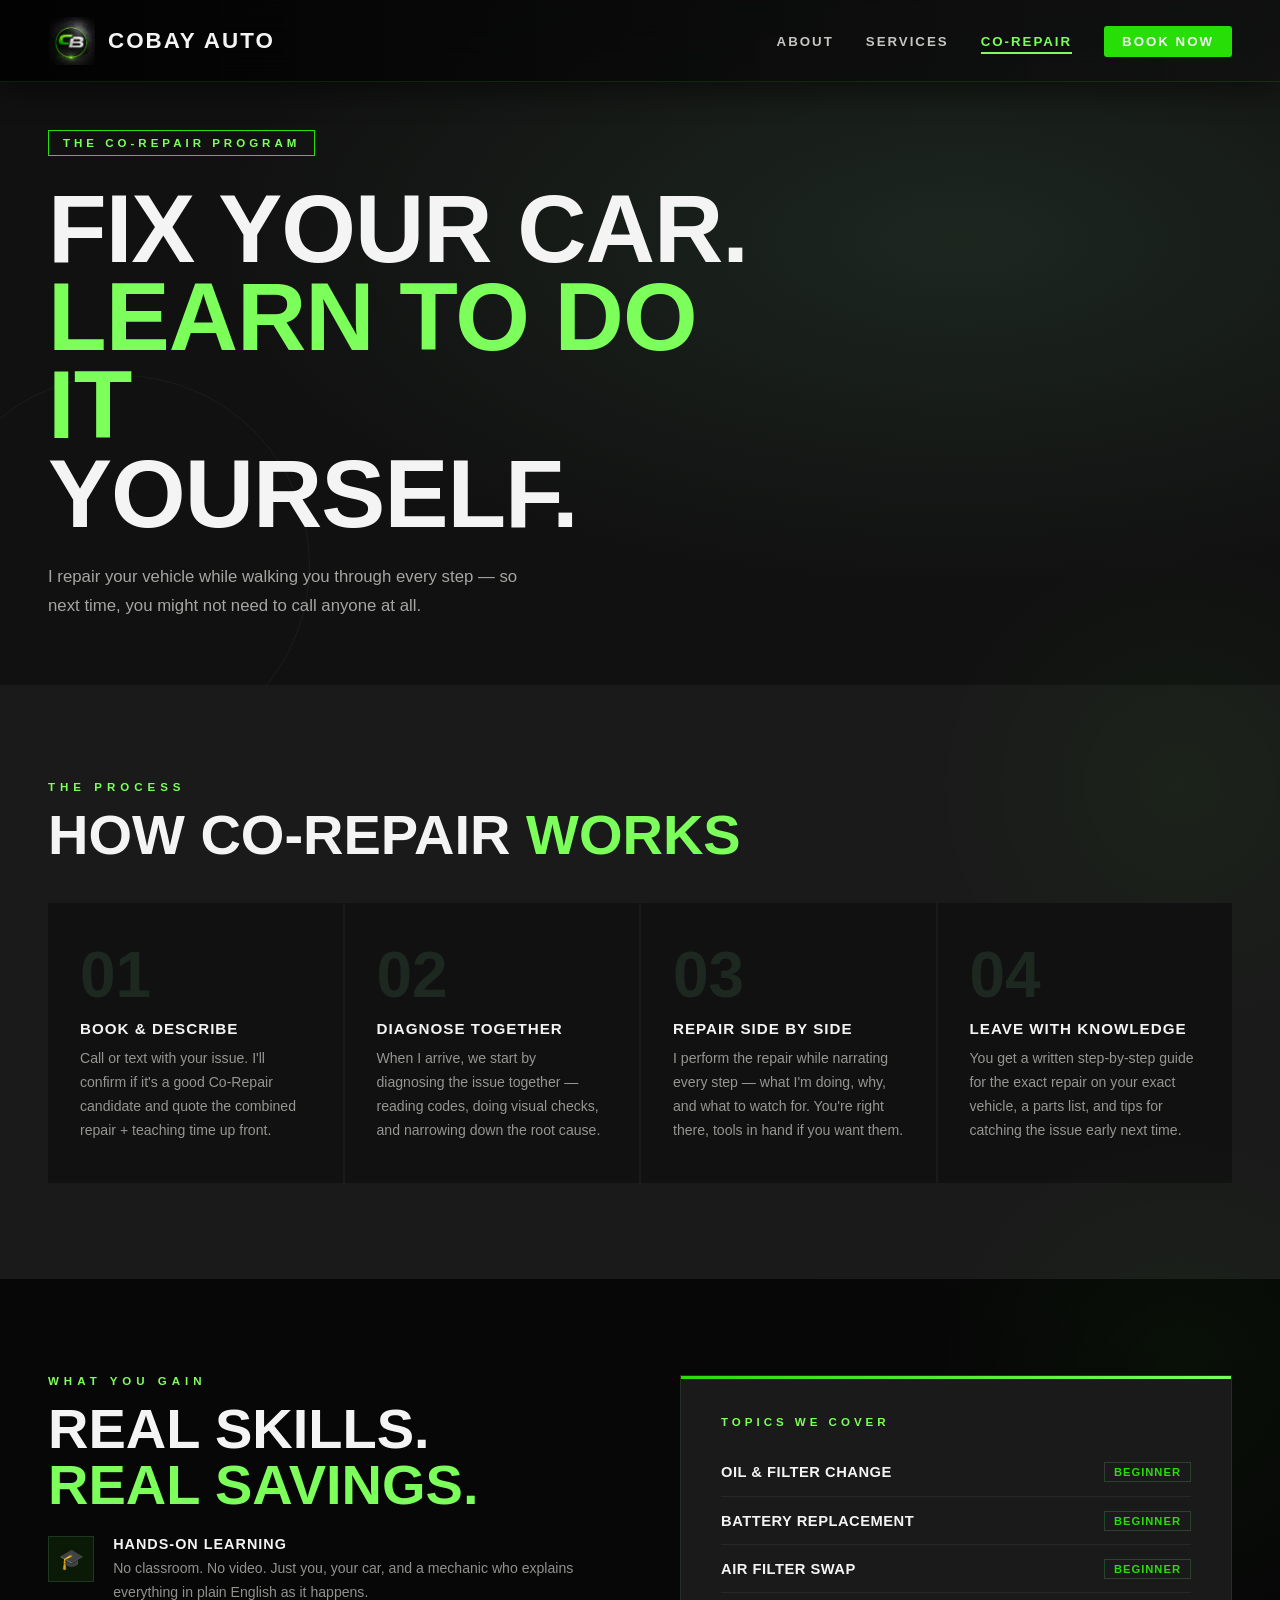
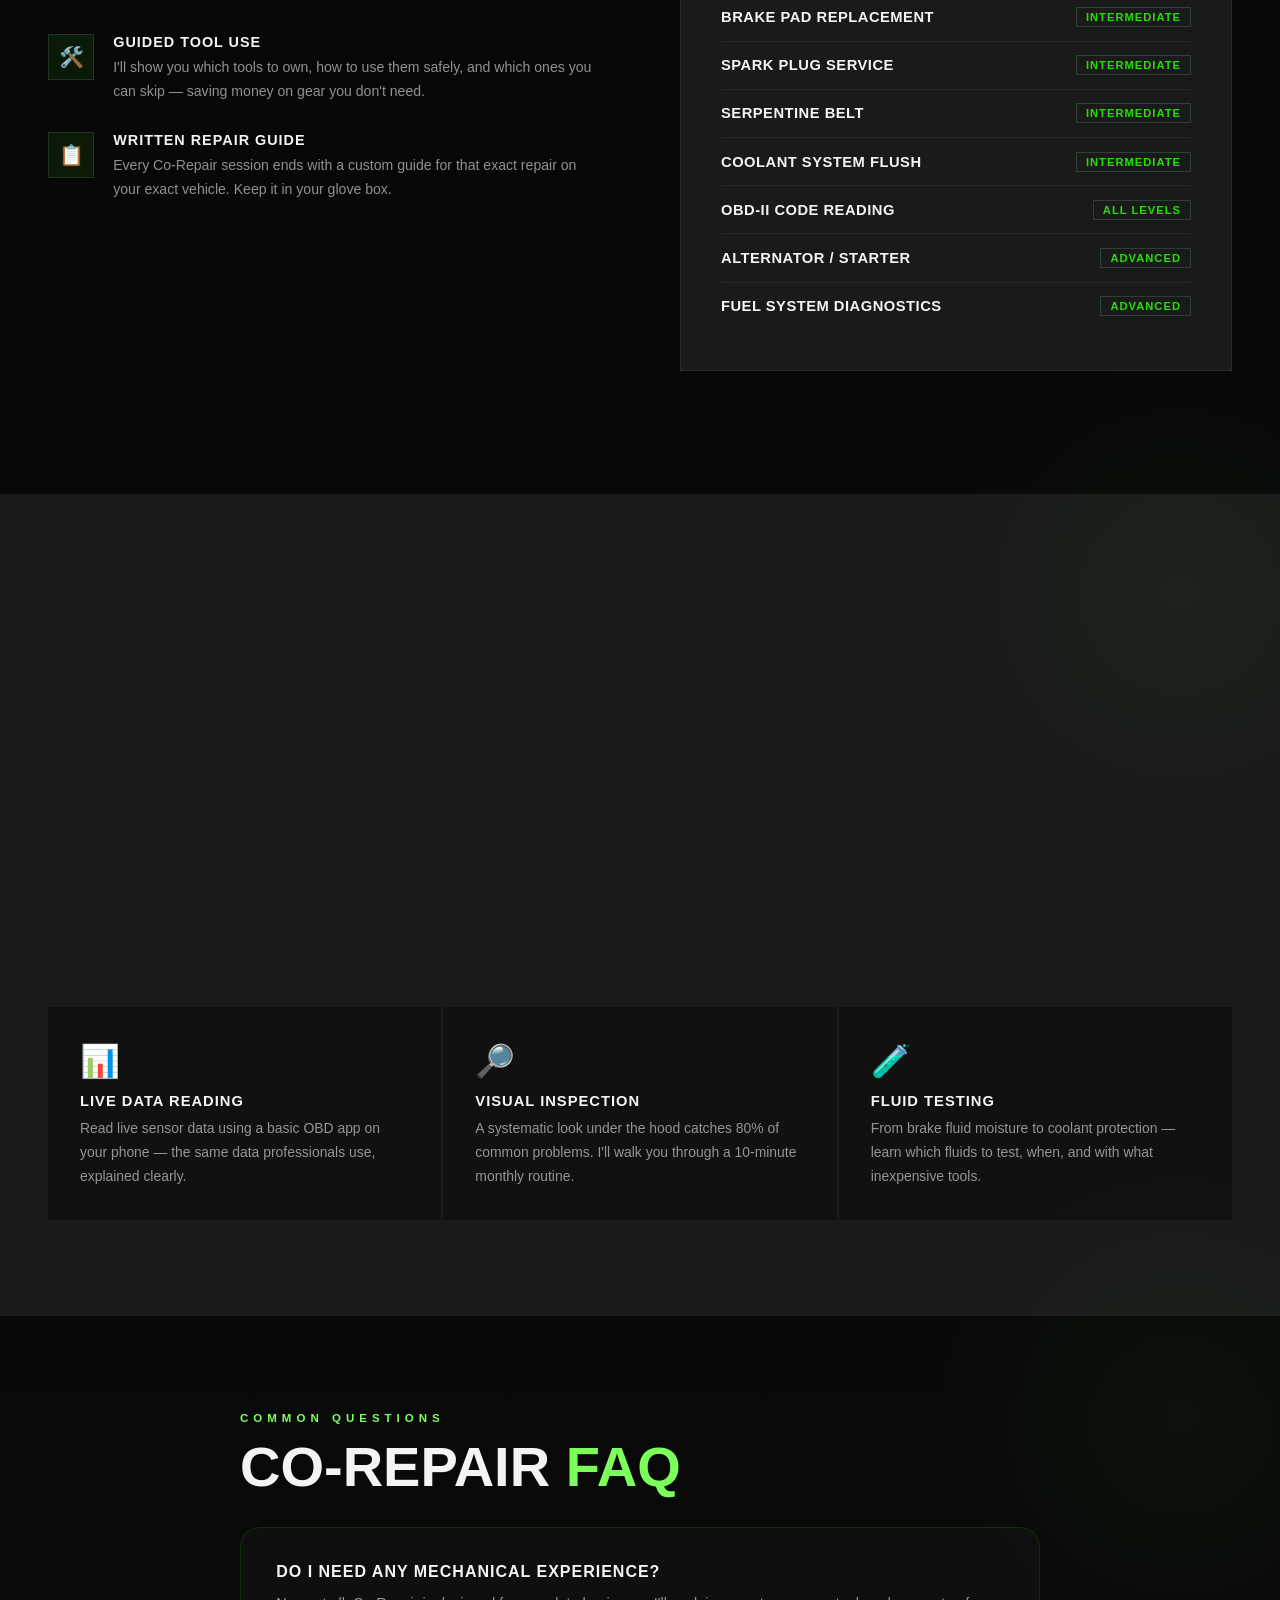
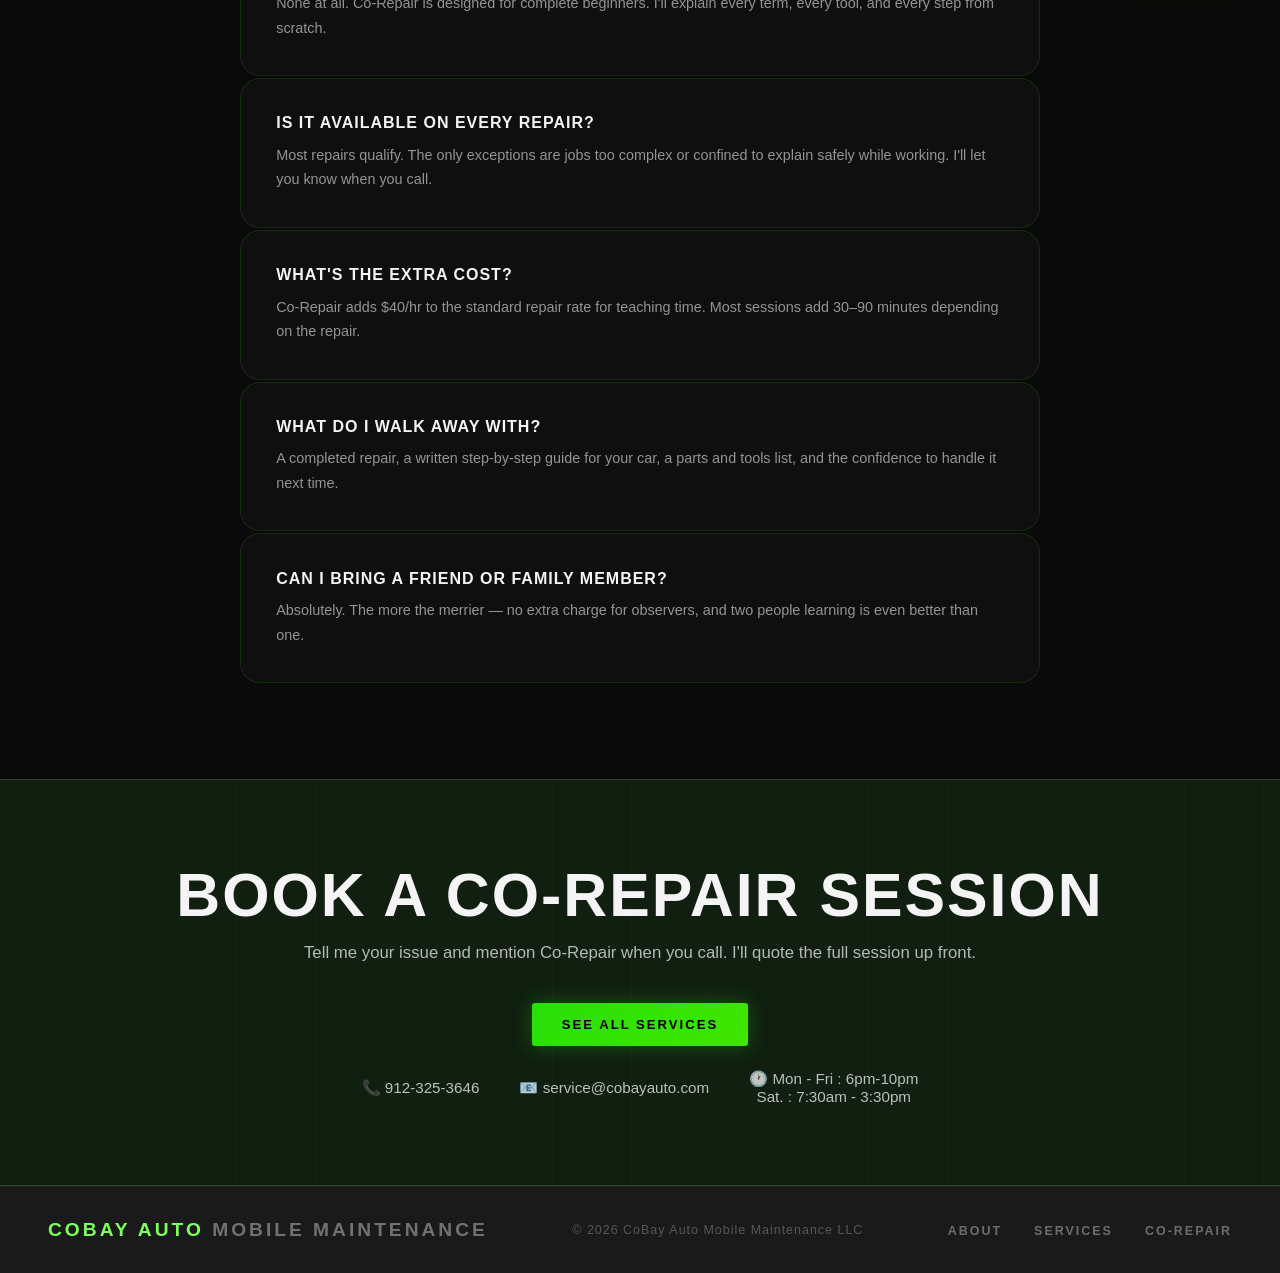
==== learn.html @ 65d90fc7 "Nightly Push Updated formatting to fix the black sidebar on the right of the page in mobile view. Ma" ====
<!DOCTYPE html>
<html lang="en">
<head>
  <meta charset="UTF-8">
  <meta name="viewport" content="width=device-width, initial-scale=1.0">
  <title>CoBay Auto Mobile Maintenance LLC — Co-Repair Program</title>
  <link rel="stylesheet" href="css/style.css">
</head>
<body>

<nav>
  <a class="nav-logo" href="index.html">
    <img src="images/cb-logo.png" alt="CoBay Auto Logo">
    <span>CoBay Auto</span>
  </a>
  <button class="nav-toggle" id="navToggle">
    <span></span>
    <span></span>
    <span></span>
  </button>
  <ul class="nav-links" id="navLinks">
    <li><a href="index.html">About</a></li>
    <li><a href="services.html">Services</a></li>
    <li><a href="learn.html">Co-Repair</a></li>
    <li>
      <a href="index.html#contact" class="nav-cta">
        Book Now
      </a>
    </li>
  </ul>
</nav>

<div class="learn-hero">
  <div class="learn-deco"></div>
  <div style="position:relative;z-index:1;max-width:720px">
    <div class="badge a1">The Co-Repair Program</div>
    <h1 class="page-title a2">Fix Your Car.<br><em>Learn to Do It</em><br>Yourself.</h1>
    <p class="hero-sub a3">I repair your vehicle while walking you through every step — so next time, you might not need to call anyone at all.</p>
  </div>
</div>

<!-- HOW IT WORKS -->
<section class="dark-bg">
  <div class="wrap">
    <span class="label reveal">The Process</span>
    <h2 class="title reveal">How Co-Repair <em>Works</em></h2>
    <div class="steps-grid">
      <div class="step reveal"><div class="step-num">01</div><h3>Book & Describe</h3><p>Call or text with your issue. I'll confirm if it's a good Co-Repair candidate and quote the combined repair + teaching time up front.</p></div>
      <div class="step reveal"><div class="step-num">02</div><h3>Diagnose Together</h3><p>When I arrive, we start by diagnosing the issue together — reading codes, doing visual checks, and narrowing down the root cause.</p></div>
      <div class="step reveal"><div class="step-num">03</div><h3>Repair Side by Side</h3><p>I perform the repair while narrating every step — what I'm doing, why, and what to watch for. You're right there, tools in hand if you want them.</p></div>
      <div class="step reveal"><div class="step-num">04</div><h3>Leave with Knowledge</h3><p>You get a written step-by-step guide for the exact repair on your exact vehicle, a parts list, and tips for catching the issue early next time.</p></div>
    </div>
  </div>
</section>

<!-- FEATURES + TOPICS -->
<section>
  <div class="two-col">
    <div>
      <span class="label reveal">What You Gain</span>
      <h2 class="title reveal">Real Skills.<br><em>Real Savings.</em></h2>
      <div class="feat-list">
        <div class="feat-item reveal"><div class="feat-ico">🎓</div><div><h4>Hands-On Learning</h4><p>No classroom. No video. Just you, your car, and a mechanic who explains everything in plain English as it happens.</p></div></div>
        <div class="feat-item reveal"><div class="feat-ico">🛠️</div><div><h4>Guided Tool Use</h4><p>I'll show you which tools to own, how to use them safely, and which ones you can skip — saving money on gear you don't need.</p></div></div>
        <div class="feat-item reveal"><div class="feat-ico">📋</div><div><h4>Written Repair Guide</h4><p>Every Co-Repair session ends with a custom guide for that exact repair on your exact vehicle. Keep it in your glove box.</p></div></div>
        <div class="feat-item reveal"><div class="feat-ico">🔁</div><div><h4>Do-It-Yourself Next Time</h4><p>After a Co-Repair session, many customers handle routine maintenance on their own. That's the whole point.</p></div></div>
        <div class="feat-item reveal"><div class="feat-ico">🧠</div><div><h4>No Experience Needed</h4><p>Never looked under a hood? That's fine. Sessions are paced for total beginners. No judgment, no pressure.</p></div></div>
      </div>
    </div>

    <div class="topic-panel reveal">
      <span class="topic-lbl">Topics We Cover</span>
      <div class="topic-row"><span class="topic-name">Oil & Filter Change</span><span class="topic-lvl">Beginner</span></div>
      <div class="topic-row"><span class="topic-name">Battery Replacement</span><span class="topic-lvl">Beginner</span></div>
      <div class="topic-row"><span class="topic-name">Air Filter Swap</span><span class="topic-lvl">Beginner</span></div>
      <div class="topic-row"><span class="topic-name">Brake Pad Replacement</span><span class="topic-lvl">Intermediate</span></div>
      <div class="topic-row"><span class="topic-name">Spark Plug Service</span><span class="topic-lvl">Intermediate</span></div>
      <div class="topic-row"><span class="topic-name">Serpentine Belt</span><span class="topic-lvl">Intermediate</span></div>
      <div class="topic-row"><span class="topic-name">Coolant System Flush</span><span class="topic-lvl">Intermediate</span></div>
      <div class="topic-row"><span class="topic-name">OBD-II Code Reading</span><span class="topic-lvl">All Levels</span></div>
      <div class="topic-row"><span class="topic-name">Alternator / Starter</span><span class="topic-lvl">Advanced</span></div>
      <div class="topic-row"><span class="topic-name">Fuel System Diagnostics</span><span class="topic-lvl">Advanced</span></div>
    </div>
  </div>
</section>

<!-- DIAGNOSTICS -->
<section class="dark-bg">
  <div class="wrap">
    <span class="label reveal">Diagnose It Yourself</span>
    <h2 class="title reveal">Learn to Read <em>Your Vehicle</em></h2>
    <p style="color:rgba(245,245,240,0.65);max-width:580px;line-height:1.8" class="reveal">A big part of every Co-Repair session is teaching you to recognize and diagnose common problems before they become expensive ones.</p>
    <div class="diag-grid">
      <div class="diag-card reveal"><span class="diag-ico">🔦</span><h3>Warning Lights</h3><p>Learn what every dashboard warning light actually means, which are urgent, and how to pull the code yourself with a cheap OBD scanner.</p></div>
      <div class="diag-card reveal"><span class="diag-ico">👂</span><h3>Sounds & Symptoms</h3><p>Grinding, squealing, clunking, hesitation — connect the symptom to the system so you know where to start looking.</p></div>
      <div class="diag-card reveal"><span class="diag-ico">💧</span><h3>Fluid Identification</h3><p>That puddle under your car means something. Learn to identify every fluid by color and location, and how serious it is.</p></div>
      <div class="diag-card reveal"><span class="diag-ico">📊</span><h3>Live Data Reading</h3><p>Read live sensor data using a basic OBD app on your phone — the same data professionals use, explained clearly.</p></div>
      <div class="diag-card reveal"><span class="diag-ico">🔎</span><h3>Visual Inspection</h3><p>A systematic look under the hood catches 80% of common problems. I'll walk you through a 10-minute monthly routine.</p></div>
      <div class="diag-card reveal"><span class="diag-ico">🧪</span><h3>Fluid Testing</h3><p>From brake fluid moisture to coolant protection — learn which fluids to test, when, and with what inexpensive tools.</p></div>
    </div>
  </div>
</section>

<!-- FAQ -->
<section>
  <div style="max-width:800px;margin:0 auto">
    <span class="label reveal">Common Questions</span>
    <h2 class="title reveal">Co-Repair <em>FAQ</em></h2>
    <div class="card-grid" style="grid-template-columns:1fr;margin-top:2rem">
      <div class="card reveal"><h3>Do I need any mechanical experience?</h3><p>None at all. Co-Repair is designed for complete beginners. I'll explain every term, every tool, and every step from scratch.</p></div>
      <div class="card reveal"><h3>Is it available on every repair?</h3><p>Most repairs qualify. The only exceptions are jobs too complex or confined to explain safely while working. I'll let you know when you call.</p></div>
      <div class="card reveal"><h3>What's the extra cost?</h3><p>Co-Repair adds $40/hr to the standard repair rate for teaching time. Most sessions add 30–90 minutes depending on the repair.</p></div>
      <div class="card reveal"><h3>What do I walk away with?</h3><p>A completed repair, a written step-by-step guide for your car, a parts and tools list, and the confidence to handle it next time.</p></div>
      <div class="card reveal"><h3>Can I bring a friend or family member?</h3><p>Absolutely. The more the merrier — no extra charge for observers, and two people learning is even better than one.</p></div>
    </div>
  </div>
</section>

<div class="cta-band">
  <h2>Book a Co-Repair Session</h2>
  <p>Tell me your issue and mention Co-Repair when you call. I'll quote the full session up front.</p>
  <div class="btn-row" style="justify-content:center">
    <a href="services.html" class="btn btn-primary">See All Services</a>
  </div>
  <div class="contact-row">
    <div class="contact-item">📞 912-325-3646</div>
    <div class="contact-item">📧 service@cobayauto.com</div>
    <div class="contact-item">🕐 Mon - Fri : 6pm-10pm </br>Sat. : 7:30am - 3:30pm </div>
  </div>
</div>

<footer>
  <div class="foot-logo">CoBay Auto<span> Mobile Maintenance</span></div>
  <div class="foot-copy">© 2026 CoBay Auto Mobile Maintenance LLC</div>
  <ul class="foot-links">
    <li><a href="index.html">About</a></li>
    <li><a href="services.html">Services</a></li>
    <li><a href="learn.html">Co-Repair</a></li>
  </ul>
</footer>

<script src="js/main.js"></script>
</body>
</html>
---- css/style.css ----
/* ══════════════════════════════════════════
   RESET & GLOBALS COBAY AUTO LLC
══════════════════════════════════════════ */

*,
*::before,
*::after {
  box-sizing: border-box;
  margin: 0;
  padding: 0;
}

:root {
  --bg: #050505;
  --bg2: #0d0d0d;
  --card: #121212;
  --green: #27df07;
  --green2: #41e600;
  --greenGlow: rgba(57, 255, 20, .45);
  --muted: #9ca3af;
  --text: #f4f4f4;
  --green-bright:#7dff5b;
  --green-dark:#101f10;
  --charcoal:#111111;
  --charcoal-mid:#1a1a1a;
  --green-muted:rgba(57,255,20,.08);
  --white:#f4f4f4;
}

body {
  background:
    radial-gradient(circle at top right, rgba(57, 255, 20, .08), transparent 30%),
    linear-gradient(to bottom, #050505, #0b0b0b);
  color: var(--text);
  font-family: 'Segoe UI', sans-serif;
  overflow-x: hidden;
}

footer {
  align-items: center;
  background: #1a1a1a;
  border-top: 1px solid rgba(245, 245, 240, 0.05);
  display: flex;
  justify-content: space-between;
  padding: 2rem 3rem;
}

html {
  scroll-behavior: smooth;
}

nav {
  align-items:center;
  backdrop-filter:blur(18px);

  background:
    linear-gradient(
      to right,
      rgba(0,0,0,.85),
      rgba(15,15,15,.7)
    );

  border-bottom:
    1px solid rgba(57,255,20,.12);

  box-shadow:
    0 10px 30px rgba(0,0,0,.45);

  display:flex;

  height:82px;

  justify-content:space-between;

  left:0;

  padding:0 3rem;

  position:fixed;

  right:0;

  top:0;

  z-index:1000;
}

section {
  padding: 6rem 3rem;
}

/* ══════════════════════════════════════════
   SELECTORS A–Z
══════════════════════════════════════════ */

.a1 { animation: fadeUp 0.7s 0.05s ease both; }
.a2 { animation: fadeUp 0.7s 0.18s ease both; }
.a3 { animation: fadeUp 0.7s 0.32s ease both; }
.a4 { animation: fadeUp 0.7s 0.46s ease both; }

.about-grid {
  align-items: center;
  display: grid;
  gap: 5rem;
  grid-template-columns: 1fr 1fr;
  margin: 0 auto;
  max-width: 1200px;
}

.about-text p {
  color: rgba(245, 245, 240, 0.7);
  font-size: 1rem;
  line-height: 1.8;
  margin-bottom: 1.1rem;
}

.badge {
  border: 1px solid var(--green);
  color: var(--green-bright);
  display: inline-block;
  font-size: 0.72rem;
  font-weight: 700;
  letter-spacing: 4px;
  margin-bottom: 1.8rem;
  padding: 6px 14px;
  text-transform: uppercase;
}

.btn {
  border-radius: 3px;
  display: inline-block;
  font-size: 0.82rem;
  font-weight: 700;
  letter-spacing: 2px;
  padding: 14px 30px;
  text-decoration: none;
  text-transform: uppercase;
  transition: all 0.25s;
}

.btn-ghost {
  background: transparent;
  border: 2px solid rgba(245, 245, 240, 0.28);
  color: var(--white);
}

.btn-ghost:hover {
  border-color: var(--white);
  transform: translateY(-2px);
}

.btn-primary{
  background:linear-gradient(
    135deg,
    var(--green),
    var(--green2)
  );
  color:black;
  font-weight:800;
  box-shadow:
    0 0 20px rgba(57,255,20,.25);
  transition:all .3s ease;
}

.btn-primary:hover{
  transform:translateY(-3px);
  box-shadow:
    0 0 30px rgba(57,255,20,.45);
}

.btn-row {
  display: flex;
  flex-wrap: wrap;
  gap: 1rem;
  margin-top: 2.5rem;
}

.card {
  backdrop-filter: blur(12px);
  background: rgba(18, 18, 18, .72);
  border: 1px solid rgba(57, 255, 20, .12);
  border-radius: 20px;
  padding: 2.2rem;
  transition:
    transform .35s ease,
    border-color .35s ease,
    box-shadow .35s ease;
}

.card::before {
  background: var(--green-bright);
  content: '';
  height: 0;
  left: 0;
  position: absolute;
  top: 0;
  transition: height 0.35s;
  width: 3px;
}

.card:hover {
  border-color: rgba(57, 255, 20, .4);
  box-shadow: 0 10px 40px rgba(57, 255, 20, .08);
  transform: translateY(-8px);
}

.card:hover::before {
  height: 100%;
}

.card a {
  color: var(--green-bright);
}

.card-grid {
  display: grid;
  gap: 2px;
  grid-template-columns: repeat(3, 1fr);
  margin-top: 2.5rem;
}

.card-icon {
  display: block;
  font-size: 2rem;
  margin-bottom: 1rem;
}

.card h3 {
  color: var(--white);
  font-size: 1rem;
  font-weight: 700;
  letter-spacing: 1px;
  margin-bottom: 0.65rem;
  text-transform: uppercase;
}

.card p {
  color: rgba(245, 245, 240, 0.58);
  font-size: 0.9rem;
  line-height: 1.7;
}

.cinematic-hero::before{
  content:'';
  position:absolute;
  inset:0;
  background:
    linear-gradient(
      to bottom,
      rgba(0,0,0,.68),
      rgba(0,0,0,.82)
    );
  z-index:1;
}

.contact-form {
  display: flex;
  flex-direction: column;
  gap: 1.4rem;
  margin: 2.5rem auto 2rem;
  max-width: 760px;
  position: relative;
  text-align: left;
  z-index: 2;
}

.contact-form .btn {
  align-self: center;
  cursor: pointer;
  margin-top: 0.5rem;
}

.contact-item {
  align-items: center;
  color: rgba(245, 245, 240, 0.75);
  display: flex;
  font-size: 0.95rem;
  gap: 0.5rem;
}

.contact-row {
  display: flex;
  flex-wrap: wrap;
  gap: 2.5rem;
  justify-content: center;
  margin-top: 1.5rem;
}

.cta-band {
  background: var(--green-dark);
  border-bottom: 1px solid rgba(74, 124, 89, 0.4);
  border-top: 1px solid rgba(74, 124, 89, 0.4);
  overflow: hidden;
  padding: 5rem 3rem;
  position: relative;
  text-align: center;
}

.cta-band::before {
  content: '';
  inset: 0;
  position: absolute;
  background: repeating-linear-gradient(
    90deg,
    transparent,
    transparent 78px,
    rgba(255, 255, 255, 0.02) 78px,
    rgba(255, 255, 255, 0.02) 79px
  );
}

.cta-band > * {
  position: relative;
}

.cta-band h2 {
  font-size: clamp(2.2rem, 5vw, 3.8rem);
  font-weight: 900;
  letter-spacing: 2px;
  margin-bottom: 0.8rem;
  text-transform: uppercase;
}

.cta-band > p {
  color: rgba(245, 245, 240, 0.72);
  font-size: 1.05rem;
  margin-bottom: 1.8rem;
}

.dark-bg {
  background: var(--charcoal-mid);
}

.diag-card {
  background: var(--charcoal);
  border-top: 3px solid transparent;
  padding: 2rem;
  transition: border-color 0.25s, transform 0.25s;
}

.diag-card:hover {
  border-color: var(--green-bright);
  transform: translateY(-3px);
}

.diag-card h3 {
  color: var(--white);
  font-size: 0.92rem;
  font-weight: 700;
  letter-spacing: 1px;
  margin-bottom: 0.5rem;
  text-transform: uppercase;
}

.diag-card p {
  color: rgba(245, 245, 240, 0.58);
  font-size: 0.87rem;
  line-height: 1.7;
}

.diag-grid {
  display: grid;
  gap: 2px;
  grid-template-columns: repeat(3, 1fr);
  margin-top: 2.5rem;
}

.diag-ico {
  display: block;
  font-size: 2rem;
  margin-bottom: 0.8rem;
}

.exp-badge {
  background: var(--green);
  bottom: -18px;
  padding: 1.4rem 1.6rem;
  position: absolute;
  right: -18px;
  text-align: center;
  z-index: 2;
}

.exp-lbl {
  font-size: 1rem;
  letter-spacing: 2px;
  opacity: 0.85;
  text-transform: uppercase;
  color: #f4f4f4;
}

.exp-num {
  display: block;
  font-size: 3rem;
  font-weight: 900;
  line-height: 1;
  color: #f4f4f4;
}

.feat-ico {
  align-items: center;
  background: var(--green-muted);
  border: 1px solid rgba(74, 124, 89, 0.3);
  display: flex;
  flex-shrink: 0;
  font-size: 1.25rem;
  height: 46px;
  justify-content: center;
  width: 46px;
}

.feat-item {
  align-items: flex-start;
  display: flex;
  gap: 1.2rem;
}

.feat-item h4 {
  color: var(--white);
  font-size: 0.9rem;
  font-weight: 700;
  letter-spacing: 1px;
  margin-bottom: 0.35rem;
  text-transform: uppercase;
}

.feat-item p {
  color: rgba(245, 245, 240, 0.58);
  font-size: 0.88rem;
  line-height: 1.7;
}

.feat-list {
  display: flex;
  flex-direction: column;
  gap: 1.8rem;
}

.foot-copy {
  color: rgba(245, 245, 240, 0.28);
  font-size: 0.78rem;
  letter-spacing: 1px;
}

.foot-links {
  display: flex;
  gap: 2rem;
  list-style: none;
}

.foot-links a {
  color: rgba(245, 245, 240, 0.38);
  font-size: 0.78rem;
  font-weight: 600;
  letter-spacing: 2px;
  text-decoration: none;
  text-transform: uppercase;
  transition: color 0.25s;
}

.foot-links a:hover {
  color: var(--green-bright);
}

.foot-logo {
  color: var(--green-bright);
  font-size: 1.2rem;
  font-weight: 800;
  letter-spacing: 3px;
  text-transform: uppercase;
}

.foot-logo span {
  color: rgba(245, 245, 240, 0.4);
}

.form-group {
  display: flex;
  flex-direction: column;
  gap: 0.45rem;
}

.form-group input,
.form-group textarea {
  background: rgba(44, 44, 44, 0.88);
  border: 1px solid rgba(245, 245, 240, 0.25);
  border-radius: 3px;
  color: var(--white);
  font: inherit;
  outline: none;
  padding: 14px 16px;
  transition: border-color 0.25s, box-shadow 0.25s, background 0.25s;
  width: 100%;
}

.form-group input::placeholder,
.form-group textarea::placeholder {
  color: rgba(245, 245, 240, 0.4);
}

.form-group input:focus,
.form-group textarea:focus {
  background: rgba(44, 44, 44, 1);
  border-color: var(--green-bright);
  box-shadow: 0 0 0 3px rgba(92, 158, 110, 0.25);
}

.form-group label {
  color: var(--white);
  font-size: 0.72rem;
  font-weight: 700;
  letter-spacing: 2px;
  text-transform: uppercase;
}

.form-group textarea {
  min-height: 150px;
  resize: vertical;
}

.form-row {
  display: grid;
  gap: 1.4rem;
  grid-template-columns: 1fr 1fr;
}

.hero {
  align-items: center;
  background:
    radial-gradient(circle at right center, rgba(57, 255, 20, .12), transparent 30%),
    linear-gradient(to bottom, #050505, #0c0c0c);
  display: flex;
  min-height: 100vh;
  overflow: hidden;
  padding: 140px 5rem 6rem;
  position: relative;
}

.hero::before {
  content: '';
  inset: 0;
  pointer-events: none;
  position: absolute;
  background: repeating-linear-gradient(
    -45deg,
    transparent,
    transparent 40px,
    rgba(255, 255, 255, .015) 40px,
    rgba(255, 255, 255, .015) 41px
  );
}

.hero-content {
  max-width: 680px;
  position: relative;
}

.hero h1 {
  font-size: clamp(3.5rem, 8vw, 7rem);
  font-weight: 900;
  letter-spacing: -3px;
  line-height: .95;
  margin-bottom: 1.5rem;
}

.hero h1 em {
  color: var(--green);
  font-style: normal;
  text-shadow:
    0 0 10px rgba(57, 255, 20, .4),
    0 0 25px rgba(57, 255, 20, .25);
}

.hero-inner{
  position:relative;
  z-index:5;
}

.hero-logo {
  animation: floatLogo 4s ease-in-out infinite;
  filter: drop-shadow(0 0 12px rgba(57, 255, 20, .25));
  margin-bottom: 2rem;
  max-width: 100%;
  width: 420px;
}

.hero-ring {
  border: 1px solid rgba(74, 124, 89, 0.18);
  border-radius: 50%;
  height: 520px;
  pointer-events: none;
  position: absolute;
  right: -100px;
  top: 50%;
  transform: translateY(-50%);
  width: 520px;
}

.hero-ring::before {
  border: 1px solid rgba(74, 124, 89, 0.10);
  border-radius: 50%;
  content: '';
  inset: 50px;
  position: absolute;
}

.hero-stripe {
  inset: 0;
  pointer-events: none;
  position: absolute;
  background: repeating-linear-gradient(
    -50deg,
    transparent 0px,
    transparent 38px,
    rgba(255, 255, 255, 0.018) 38px,
    rgba(255, 255, 255, 0.018) 39px
  );
}

.hero-sub {
  color: rgba(245, 245, 240, 0.65);
  font-size: 1.05rem;
  line-height: 1.75;
  margin-top: 1.5rem;
  max-width: 480px;
}

.hero-video{
  position:absolute;
  top:50%;
  left:50%;
  width:100%;
  height:100%;
  object-fit:contain;
  object-position:center center;
  transform:translate(-50%, -50%);
  z-index:0;
  opacity:.65;
  filter:
    brightness(.85)
    contrast(1.1);
  background:black;
}
}
@keyframes heroZoom{
  from{
    transform:scale(1);
  }
  to{
    transform:scale(1.08);
  }
}

.hot-tag {
  background: var(--green);
  font-size: 0.62rem;
  font-weight: 700;
  letter-spacing: 2px;
  padding: 4px 10px;
  position: absolute;
  right: 1.4rem;
  text-transform: uppercase;
  top: 1.4rem;
}

.label {
  color: var(--green-bright);
  display: block;
  font-size: 0.72rem;
  font-weight: 700;
  letter-spacing: 5px;
  margin-bottom: 0.9rem;
  text-transform: uppercase;
}

.learn-deco {
  border: 1px solid rgba(74, 124, 89, 0.12);
  border-radius: 50%;
  bottom: -70px;
  height: 380px;
  left: -70px;
  pointer-events: none;
  position: absolute;
  width: 380px;
}

.learn-hero {
  align-items: flex-end;
  background:
    radial-gradient(ellipse at 75% 35%, rgba(74, 124, 89, 0.2) 0%, transparent 55%),
    var(--charcoal);
  display: flex;
  min-height: 48vh;
  overflow: hidden;
  padding: 130px 3rem 4rem;
  position: relative;
}

.nav-cta {
  background: var(--green) !important;
  border-bottom: none !important;
  border-radius: 3px !important;
  color: var(--white) !important;
  padding: 8px 18px !important;
}

.nav-cta:hover {
  background: var(--green-bright) !important;
}

.nav-links {
  display: flex;
  gap: 2rem;
  list-style: none;
}

.nav-links a {
  border-bottom: 2px solid transparent;
  color: rgba(245, 245, 240, 0.8);
  font-size: 0.83rem;
  font-weight: 600;
  letter-spacing: 2px;
  padding-bottom: 3px;
  text-decoration: none;
  text-transform: uppercase;
  transition: color 0.2s, border-color 0.2s;
}

.nav-links a:hover,
.nav-links a.active {
  border-bottom-color: var(--green-bright);
  color: var(--green-bright);
}

.nav-logo {
  align-items: center;
  color: var(--green-bright);
  display: flex;
  font-size: 1.4rem;
  font-weight: 800;
  gap: 12px;
  letter-spacing: 3px;
  text-decoration: none;
  text-transform: uppercase;
}

.nav-logo img {
  height: 48px;
  object-fit: contain;
  width: 48px;
}

.nav-logo span {
  color: var(--white);
  font-weight: 800;
  letter-spacing: 2px;
  text-transform: uppercase;
}

.page-hero {
  align-items: flex-end;
  background:
    radial-gradient(ellipse at 25% 65%, rgba(74, 124, 89, 0.2) 0%, transparent 55%),
    var(--charcoal);
  display: flex;
  min-height: 42vh;
  padding: 130px 3rem 4rem;
}

.page-title {
  font-size: clamp(3rem, 7.5vw, 6.5rem);
  font-weight: 900;
  letter-spacing: -1px;
  line-height: 0.92;
  text-transform: uppercase;
}

.page-title em {
  color: var(--green-bright);
  font-style: normal;
}

.photo-box {
  position:relative;
  width:100%;
  aspect-ratio:3/4;
  overflow:hidden;
  border-radius:18px;
  border:
    1px solid rgba(57,255,20,.18);
  background:#111;
  box-shadow:
    0 10px 40px rgba(0,0,0,.45);
}

.photo-box img{
  width:100%;
  height:100%;
  object-fit:cover;
  display:block;
  transition:
    transform .6s ease,
    filter .6s ease;
}

.photo-box:hover img {
  transform: scale(1.05);
  filter: brightness(1.1);
}

.photo-box::after{
  content:'';
  position:absolute;
  inset:0;
  background:
    linear-gradient(
      to top,
      rgba(0,0,0,.55),
      transparent 45%
    );
  pointer-events:none;
}

.photo-box::after {
  background: linear-gradient(135deg, rgba(74, 124, 89, 0.1) 0%, transparent 55%);
  content: '';
  inset: 0;
  position: absolute;
}

.rate-box {
  align-items: center;
  background: var(--green-muted);
  border: 1px solid rgba(74, 124, 89, 0.4);
  display: inline-flex;
  gap: 1.5rem;
  margin-bottom: 2.5rem;
  padding: 1rem 1.8rem;
}

.rate-div {
  background: rgba(74, 124, 89, 0.35);
  height: 48px;
  width: 1px;
}

.rate-lbl {
  color: rgba(245, 245, 240, 0.65);
  font-size: 0.75rem;
  letter-spacing: 2px;
  text-transform: uppercase;
}

.rate-num {
  color: var(--green-bright);
  font-size: 2.8rem;
  font-weight: 900;
  line-height: 1;
}

.reveal {
  opacity: 0;
  transform: translateY(40px) scale(.98);
  transition:
    opacity .8s ease,
    transform .8s ease;
}

.reveal.vis {
  opacity: 1;
  transform: translateY(0) scale(1);
}

.stat-l {
  color: rgba(245, 245, 240, 0.45);
  display: block;
  font-size: 0.72rem;
  letter-spacing: 1px;
  margin-top: 4px;
  text-transform: uppercase;
}

.stat-n {
  color: var(--green-bright);
  display: block;
  font-size: 2.4rem;
  font-weight: 900;
  line-height: 1;
}

.stats-row {
  border-top: 1px solid rgba(245, 245, 240, 0.09);
  display: grid;
  gap: 1.5rem;
  grid-template-columns: repeat(3, 1fr);
  margin-top: 2.5rem;
  padding-top: 2.5rem;
}

.step {
  background: var(--charcoal);
  padding: 2.5rem 2rem;
}

.step h3 {
  color: var(--white);
  font-size: 0.95rem;
  font-weight: 700;
  letter-spacing: 1px;
  margin-bottom: 0.65rem;
  text-transform: uppercase;
}

.step-num {
  color: rgba(74, 124, 89, 0.22);
  font-size: 4rem;
  font-weight: 900;
  line-height: 1;
  margin-bottom: 0.8rem;
}

.step p {
  color: rgba(245, 245, 240, 0.58);
  font-size: 0.88rem;
  line-height: 1.7;
}

.steps-grid {
  display: grid;
  gap: 2px;
  grid-template-columns: repeat(4, 1fr);
  margin-top: 2.5rem;
}

.svc-card {
  background: var(--charcoal);
  display: flex;
  flex-direction: column;
  gap: 0.8rem;
  padding: 2.4rem;
  position: relative;
  transition: background 0.25s;
}

.svc-card.featured {
  background: var(--green-dark);
  border: 1px solid rgba(74, 124, 89, 0.45);
}

.svc-card:hover {
  background: var(--charcoal-mid);
}

.svc-card h3 {
  color: var(--white);
  font-size: 1.1rem;
  font-weight: 700;
  letter-spacing: 1px;
  text-transform: uppercase;
}

.svc-card > p {
  color: rgba(245, 245, 240, 0.6);
  flex: 1;
  font-size: 0.9rem;
  line-height: 1.7;
}

.svc-grid {
  display: grid;
  gap: 2px;
  grid-template-columns: repeat(2, 1fr);
  margin: 0 auto;
  max-width: 1200px;
}

.svc-icon {
  font-size: 1.7rem;
}

.svc-list {
  display: flex;
  flex-direction: column;
  gap: 0.35rem;
  list-style: none;
}

.svc-list li {
  color: rgba(245, 245, 240, 0.5);
  font-size: 0.88rem;
  padding-left: 1.1rem;
  position: relative;
}

.svc-list li::before {
  color: var(--green);
  content: '—';
  left: 0;
  position: absolute;
}

.svc-price {
  color: var(--green-bright);
  font-size: 1.5rem;
  font-weight: 900;
}

.svc-top {
  align-items: flex-start;
  display: flex;
  justify-content: space-between;
}

.title {
  color: var(--white);
  font-size: clamp(2rem, 5vw, 3.5rem);
  font-weight: 900;
  line-height: 1;
  margin-bottom: 1.4rem;
  text-transform: uppercase;
}

.title em {
  color: var(--green-bright);
  font-style: normal;
}

.topic-lbl {
  color: var(--green-bright);
  display: block;
  font-size: 0.72rem;
  font-weight: 700;
  letter-spacing: 4px;
  margin-bottom: 1.3rem;
  text-transform: uppercase;
}

.topic-name {
  color: var(--white);
  font-size: 0.92rem;
  font-weight: 600;
  letter-spacing: 0.5px;
  text-transform: uppercase;
}

.topic-lvl {
  border: 1px solid rgba(74, 124, 89, 0.4);
  color: var(--green);
  font-size: 0.7rem;
  font-weight: 700;
  letter-spacing: 1px;
  padding: 3px 9px;
  text-transform: uppercase;
}

.topic-panel {
  background: var(--charcoal-mid);
  border: 1px solid rgba(74, 124, 89, 0.2);
  padding: 2.5rem;
  position: relative;
}

.topic-panel::before {
  background: linear-gradient(90deg, var(--green), var(--green-bright));
  content: '';
  height: 3px;
  left: 0;
  position: absolute;
  right: 0;
  top: 0;
}

.topic-row {
  align-items: center;
  border-bottom: 1px solid rgba(245, 245, 240, 0.06);
  display: flex;
  justify-content: space-between;
  padding: 0.85rem 0;
  transition: padding-left 0.2s;
}

.topic-row:hover {
  padding-left: 6px;
}

.topic-row:last-child {
  border-bottom: none;
}

.two-col {
  align-items: start;
  display: grid;
  gap: 5rem;
  grid-template-columns: 1fr 1fr;
  margin: 0 auto;
  max-width: 1200px;
}

.wrap {
  margin: 0 auto;
  max-width: 1200px;
}

/* ══════════════════════════════════════════
   KEYFRAMES
══════════════════════════════════════════ */

@keyframes fadeUp {
  from {
    opacity: 0;
    transform: translateY(26px);
  }
  to {
    opacity: 1;
    transform: translateY(0);
  }
}

@keyframes floatLogo {
  0%   { transform: translateY(0px); }
  50%  { transform: translateY(-10px); }
  100% { transform: translateY(0px); }
}

/* ══════════════════════════════════════════
   MEDIA QUERIES
══════════════════════════════════════════ */

@media (max-width: 960px) {
  nav {
    padding: 0 1.5rem;
  }

  section,
  .hero,
  .page-hero,
  .learn-hero {
    padding-left: 1.5rem;
    padding-right: 1.5rem;
  }

  .about-grid,
  .two-col {
    gap: 3rem;
    grid-template-columns: 1fr;
  }

  .card-grid {
    grid-template-columns: 1fr 1fr;
  }

  .diag-grid {
    grid-template-columns: 1fr 1fr;
  }

  .stats-row {
    grid-template-columns: 1fr 1fr;
  }

  .svc-grid,
  .steps-grid {
    grid-template-columns: 1fr 1fr;
  }

  footer {
    flex-direction: column;
    gap: 1rem;
    text-align: center;
  }
}

@media (max-width: 600px) {
  .card-grid,
  .diag-grid,
  .steps-grid,
  .svc-grid {
    grid-template-columns: 1fr;
  }

  .contact-form .btn {
    text-align: center;
    width: 100%;
  }

  .form-row {
    grid-template-columns: 1fr;
  }
}

section{
  position:relative;
}

section::before{
  content:'';
  position:absolute;

  width:500px;
  height:500px;

  background:radial-gradient(
    circle,
    rgba(57,255,20,.04),
    transparent 70%
  );

  top:-150px;
  right:-150px;

  pointer-events:none;
}



/* ══════════════════════════════════════════
   CINEMATIC HERO UPGRADES
══════════════════════════════════════════ */

.cinematic-hero{
  position:relative;
  min-height:100vh;

  display:flex;
  align-items:center;

  overflow:hidden;

  background:
    linear-gradient(
      to bottom,
      rgba(0,0,0,.82),
      rgba(0,0,0,.92)
    ),
    radial-gradient(circle at top right, rgba(57,255,20,.16), transparent 30%),
    linear-gradient(to bottom,#050505,#0c0c0c);

  isolation:isolate;
}

.hero-inner{
  width:100%;
  max-width:1400px;
  margin:auto;
  padding:140px 5rem 6rem;
}

.hero-left{
  max-width:760px;
  position:relative;
  z-index:5;
  transform:translateX(-90px);
}

.hero-grid{
  position:absolute;
  inset:0;

  background-image:
    linear-gradient(rgba(255,255,255,.03) 1px, transparent 1px),
    linear-gradient(90deg, rgba(255,255,255,.03) 1px, transparent 1px);

  background-size:60px 60px;

  mask-image:linear-gradient(to bottom, rgba(0,0,0,.5), transparent);
}

.hero-glow{
  position:absolute;
  width:900px;
  height:900px;
  top:50%;
  right:-250px;
  transform:translateY(-50%);

  background:radial-gradient(circle, rgba(57,255,20,.18), transparent 70%);

  filter:blur(60px);

  animation:pulseGlow 6s ease-in-out infinite;
}

.hero-noise{
  position:absolute;
  inset:0;

  opacity:.03;

  background:
    repeating-radial-gradient(circle at center,
    rgba(255,255,255,.04) 0px,
    transparent 1px,
    transparent 4px);

  pointer-events:none;
}

.hero::after{
  content:'';
  position:absolute;
  inset:0;
  background:
    linear-gradient(
      115deg,
      transparent 0%,
      rgba(57,255,20,.03) 45%,
      transparent 60%
    );
  animation:lightSweep 8s linear infinite;
  pointer-events:none;
}

@keyframes lightSweep{
  0%{transform:translateX(-100%);}
  100%{transform:translateX(100%);}
}

@keyframes pulseGlow{
  0%{
    opacity:.5;
    transform:translateY(-50%) scale(1);
  }
  50%{
    opacity:.9;
    transform:translateY(-50%) scale(1.08);
  }
  100%{
    opacity:.5;
    transform:translateY(-50%) scale(1);
  }
}

.card{
  overflow:hidden;
}

.card::after{
  content:'';

  position:absolute;

  inset:-100%;

  background:
    linear-gradient(
      120deg,
      transparent,
      rgba(57,255,20,.08),
      transparent
    );

  transition:transform .8s ease;

  transform:translateX(-100%);
}

.card:hover::after{
  transform:translateX(100%);
}

@media(max-width:768px){
  .hero-inner{
    padding:120px 2rem 5rem;
  }
}

@media(max-width:768px){

  .hero{
    min-height:100svh;

    padding:
      120px
      1.25rem
      4rem;
  }

  .hero-inner{
    padding:0;
    width:100%;
  }

  .hero-left{
    max-width:100%;
    transform:none;
    margin-left:0;
  }

  .hero-title{
    font-size:clamp(3rem,14vw,4.5rem);
    line-height:.92;
    letter-spacing:-2px;
  }

  .hero-sub{
    font-size:1rem;
    max-width:100%;
  }

  .hero-buttons,
  .btn-row{
    flex-direction:column;
    align-items:flex-start;
    width:100%;
  }

  .btn{
    width:100%;
    text-align:center;
  }

  .hero-video{
    object-fit:cover;
    object-position:68% center;
    opacity:.38;
    filter:
      brightness(.55)
      blur(2px);
    width:100vw;
    height:100svh;
  }

  .badge{
    font-size:.62rem;
    letter-spacing:2px;
    padding:6px 10px;
  }

}

/* ══════════════════════════════════════════
   MOBILE NAV FIX
══════════════════════════════════════════ */

@media (max-width: 768px){

  nav{
    flex-direction: column;
    align-items: flex-start;

    padding: 1rem;

    height: auto;
    gap: 1rem;
  }

  .nav-logo{
    font-size: 1rem;
    gap: 10px;
  }

  .nav-logo img{
    width: 42px;
    height: 42px;
  }

  .nav-links{
    width: 100%;

    display: flex;
    flex-wrap: wrap;

    gap: .75rem;

    justify-content: flex-start;
    align-items: center;
  }

  .nav-links li{
    display: block !important;
  }

  .nav-links a{
    font-size: .72rem;
    letter-spacing: 1px;

    padding: 8px 10px;
  }

  .nav-cta{
    padding: 10px 16px !important;
  }

  .hero{
    padding-top: 180px;
  }

}

/* ══════════════════════════════════════════
   MOBILE HAMBURGER NAV
══════════════════════════════════════════ */

.nav-toggle{
  display:none;

  width:52px;
  height:52px;

  position:relative;

  background:rgba(57,255,20,.08);

  border:
    1px solid rgba(57,255,20,.18);

  border-radius:10px;

  cursor:pointer;

  transition:
    background .3s ease,
    border-color .3s ease,
    box-shadow .3s ease;
}

.nav-toggle:hover{
  background:rgba(57,255,20,.14);

  border-color:
    rgba(57,255,20,.35);

  box-shadow:
    0 0 18px rgba(57,255,20,.18);
}

/* HAMBURGER LINES */

.nav-toggle span{
  position:absolute;

  left:50%;

  width:24px;
  height:2px;

  background:white;

  border-radius:999px;

  transition:
    transform .35s ease,
    opacity .25s ease,
    top .35s ease;

  transform:
    translateX(-50%);
}

/* LINE POSITIONS */

.nav-toggle span:nth-child(1){
  top:17px;
}

.nav-toggle span:nth-child(2){
  top:25px;
}

.nav-toggle span:nth-child(3){
  top:33px;
}

/* ACTIVE STATE */

.nav-toggle.active span:nth-child(1){
  top:25px;

  transform:
    translateX(-50%)
    rotate(45deg);
}

.nav-toggle.active span:nth-child(2){
  opacity:0;
}

.nav-toggle.active span:nth-child(3){
  top:25px;

  transform:
    translateX(-50%)
    rotate(-45deg);
}

/* MOBILE NAV */

@media (max-width:768px){

  html,
  body{
    overflow-x:hidden;
    width:100%;
  }

  nav{
    padding:1rem;
    height:82px;

    display:flex;
    align-items:center;
    justify-content:space-between;
  }

  .nav-toggle{
    display:block;
    z-index:1002;
  }

  .nav-links{
    position:fixed;

    top:82px;
    right:-100%;

    width:80%;
    height:calc(100vh - 82px);

    background:
      rgba(10,10,10,.96);

    backdrop-filter:blur(18px);

    border-left:
      1px solid rgba(57,255,20,.15);

    display:flex;
    flex-direction:column;

    align-items:flex-start;

    gap:1.25rem;

    padding:2rem;

    list-style:none;

    transition:right .35s ease;

    z-index:1001;
  }

  .nav-links.show{
    right:0;
  }

  .nav-links a{
    font-size:.9rem;
    width:100%;
  }

  .nav-cta{
    width:100%;
    text-align:center;
  }

  .hero{
    padding-top:140px;
  }

  .hero-video{
    width:100%;
    height:100%;
    object-fit:cover;
  }

  img,
  video,
  iframe{
    max-width:100%;
  }

}

/* ══════════════════════════════════════════
   MOBILE VIEW SIDEBAR FIX
══════════════════════════════════════════ */

html,
body{
  overflow-x:hidden;
  width:100%;
}

*{
  max-width:100%;
}

img,
video,
iframe{
  max-width:100%;
  display:block;
}
/* MOBILE */


/* ══════════════════════════════════════════
   MOBILE VIEW SIDEBAR FIX
══════════════════════════════════════════ */

html,
body {
  overflow-x: hidden;
  width: 100%;
}

img,
video,
iframe {
  max-width: 100%;
}

img,
video,
iframe {
  max-width: 100%;
}
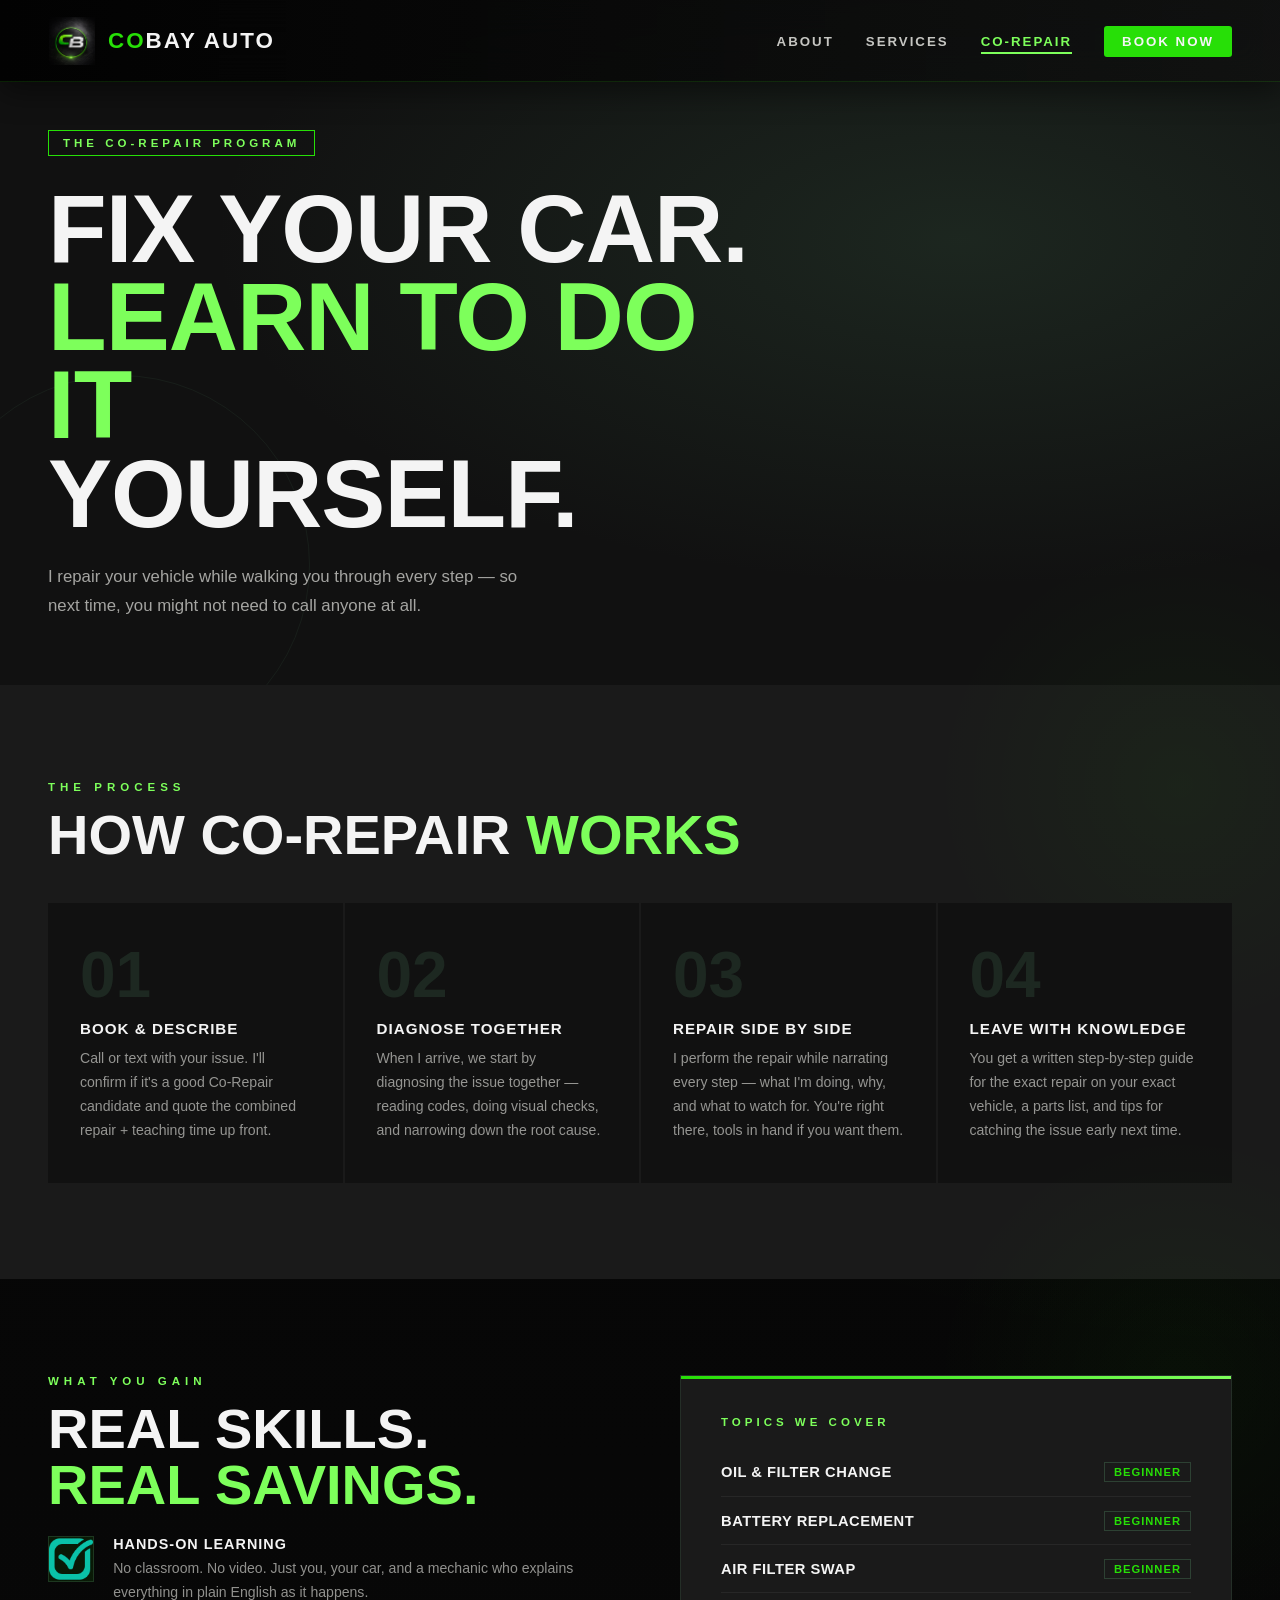
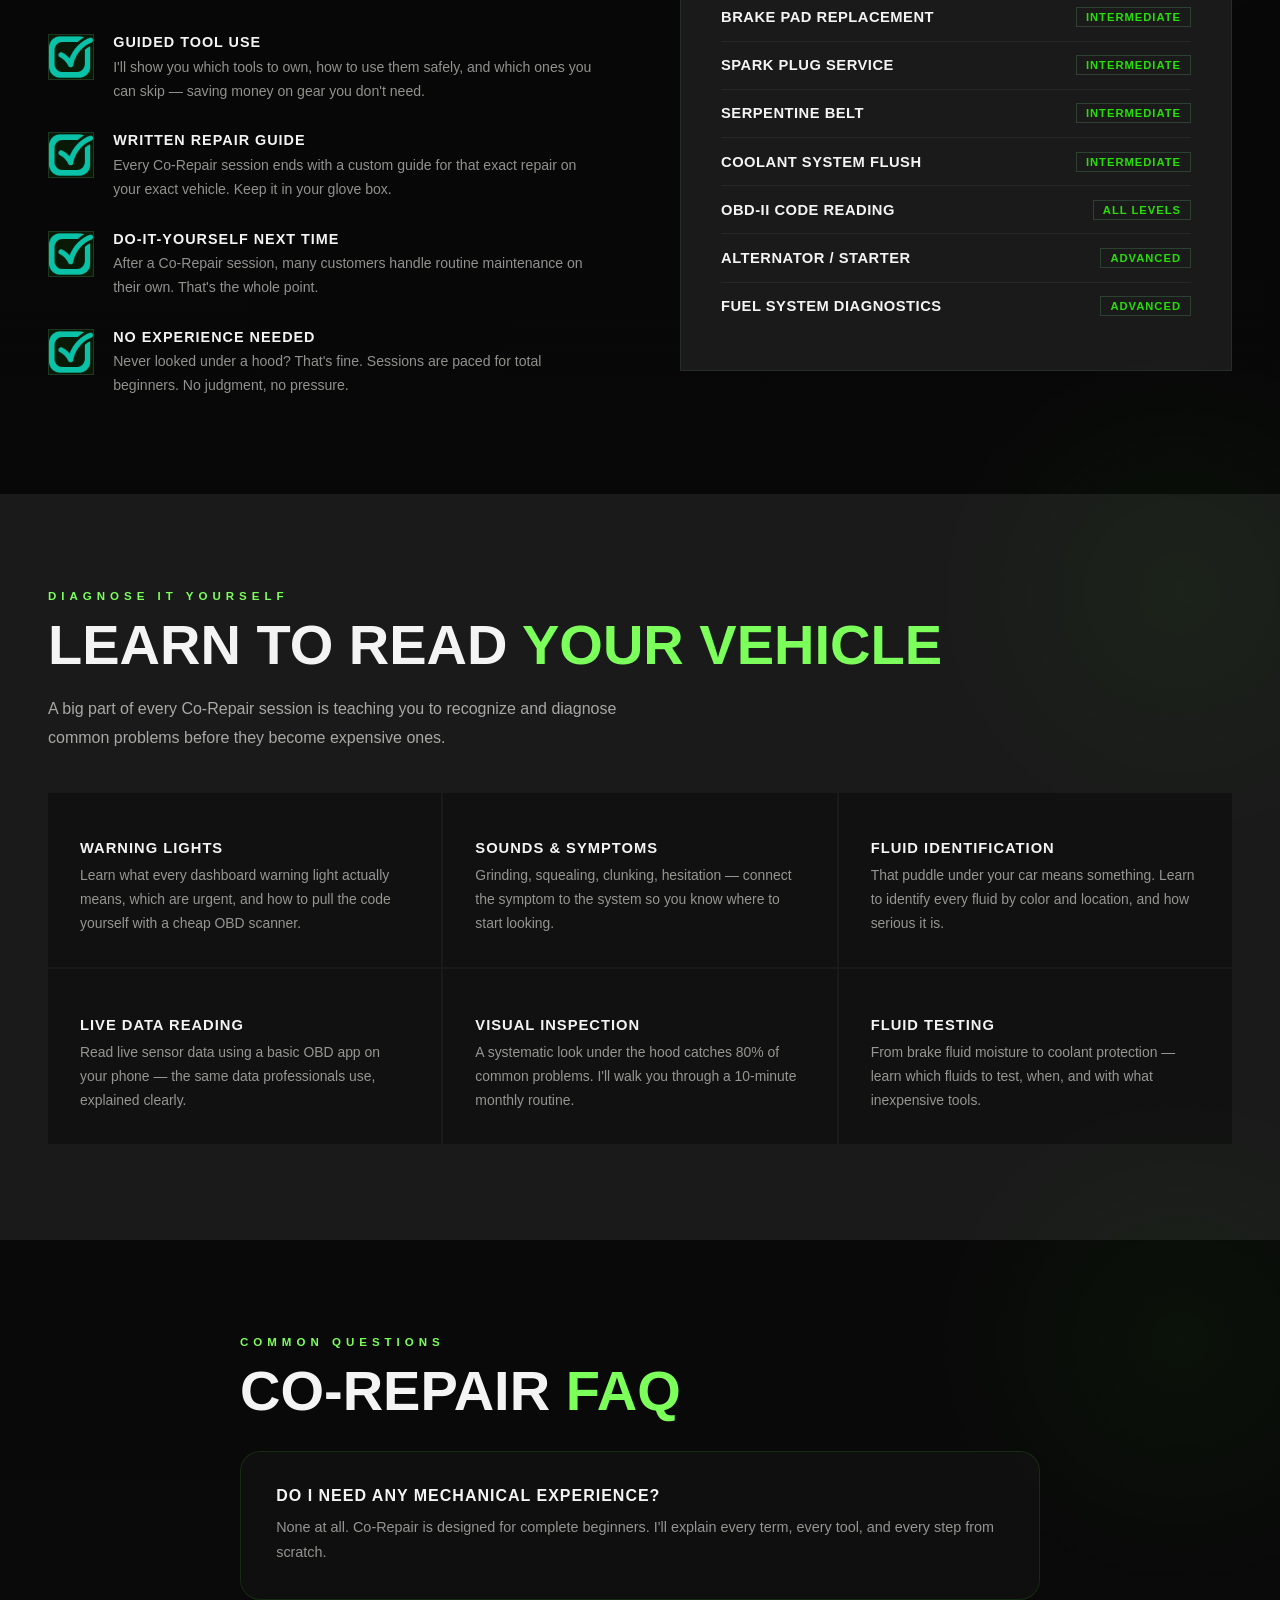
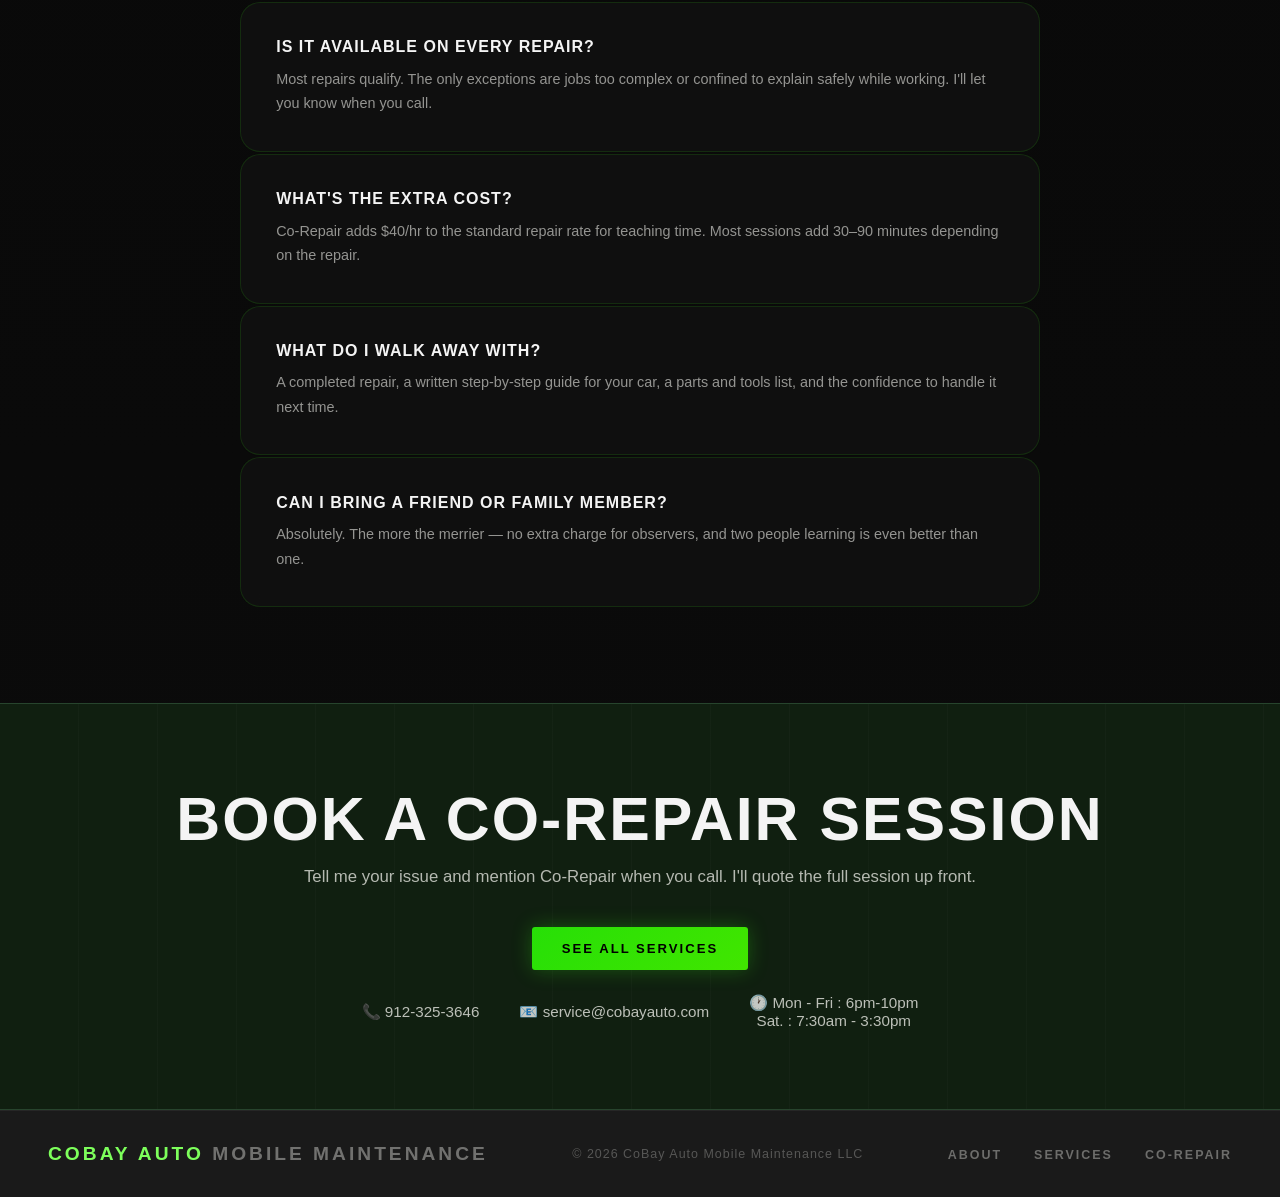
==== commit 268eabe5: "Nightly Commit updated stylesheet to fix some formatting issues in mobile, added images to the servi" ====
--- a/learn.html
+++ b/learn.html
@@ -11,7 +11,7 @@
 <nav>
   <a class="nav-logo" href="index.html">
     <img src="images/cb-logo.png" alt="CoBay Auto Logo">
-    <span>CoBay Auto</span>
+    <span><strong class="logo-green">Co</strong>Bay Auto</span>
   </a>
   <button class="nav-toggle" id="navToggle">
     <span></span>
@@ -60,11 +60,41 @@
       <span class="label reveal">What You Gain</span>
       <h2 class="title reveal">Real Skills.<br><em>Real Savings.</em></h2>
       <div class="feat-list">
-        <div class="feat-item reveal"><div class="feat-ico">🎓</div><div><h4>Hands-On Learning</h4><p>No classroom. No video. Just you, your car, and a mechanic who explains everything in plain English as it happens.</p></div></div>
-        <div class="feat-item reveal"><div class="feat-ico">🛠️</div><div><h4>Guided Tool Use</h4><p>I'll show you which tools to own, how to use them safely, and which ones you can skip — saving money on gear you don't need.</p></div></div>
-        <div class="feat-item reveal"><div class="feat-ico">📋</div><div><h4>Written Repair Guide</h4><p>Every Co-Repair session ends with a custom guide for that exact repair on your exact vehicle. Keep it in your glove box.</p></div></div>
-        <div class="feat-item reveal"><div class="feat-ico">🔁</div><div><h4>Do-It-Yourself Next Time</h4><p>After a Co-Repair session, many customers handle routine maintenance on their own. That's the whole point.</p></div></div>
-        <div class="feat-item reveal"><div class="feat-ico">🧠</div><div><h4>No Experience Needed</h4><p>Never looked under a hood? That's fine. Sessions are paced for total beginners. No judgment, no pressure.</p></div></div>
+        <div class="feat-item reveal">
+          <div class="feat-ico">
+            <img src="images/bullet.png" alt="">
+          </div>
+          <div><h4>Hands-On Learning</h4><p>No classroom. No video. Just you, your car, and a mechanic who explains everything in plain English as it happens.</p>
+          </div>
+        </div>
+        <div class="feat-item reveal">
+          <div class="feat-ico">
+            <img src="images/bullet.png" alt="">
+          </div>
+          <div><h4>Guided Tool Use</h4><p>I'll show you which tools to own, how to use them safely, and which ones you can skip — saving money on gear you don't need.</p>
+          </div>
+        </div>
+        <div class="feat-item reveal">
+          <div class="feat-ico">
+            <img src="images/bullet.png" alt="">
+          </div>
+          <div><h4>Written Repair Guide</h4><p>Every Co-Repair session ends with a custom guide for that exact repair on your exact vehicle. Keep it in your glove box.</p>
+          </div>
+        </div>
+        <div class="feat-item reveal">
+          <div class="feat-ico">
+            <img src="images/bullet.png" alt="">
+          </div>
+          <div><h4>Do-It-Yourself Next Time</h4><p>After a Co-Repair session, many customers handle routine maintenance on their own. That's the whole point.</p>
+          </div>
+        </div>
+        <div class="feat-item reveal">
+          <div class="feat-ico">
+            <img src="images/bullet.png" alt="">
+          </div>
+          <div><h4>No Experience Needed</h4><p>Never looked under a hood? That's fine. Sessions are paced for total beginners. No judgment, no pressure.</p>
+          </div>
+        </div>
       </div>
     </div>
 
@@ -91,12 +121,12 @@
     <h2 class="title reveal">Learn to Read <em>Your Vehicle</em></h2>
     <p style="color:rgba(245,245,240,0.65);max-width:580px;line-height:1.8" class="reveal">A big part of every Co-Repair session is teaching you to recognize and diagnose common problems before they become expensive ones.</p>
     <div class="diag-grid">
-      <div class="diag-card reveal"><span class="diag-ico">🔦</span><h3>Warning Lights</h3><p>Learn what every dashboard warning light actually means, which are urgent, and how to pull the code yourself with a cheap OBD scanner.</p></div>
-      <div class="diag-card reveal"><span class="diag-ico">👂</span><h3>Sounds & Symptoms</h3><p>Grinding, squealing, clunking, hesitation — connect the symptom to the system so you know where to start looking.</p></div>
-      <div class="diag-card reveal"><span class="diag-ico">💧</span><h3>Fluid Identification</h3><p>That puddle under your car means something. Learn to identify every fluid by color and location, and how serious it is.</p></div>
-      <div class="diag-card reveal"><span class="diag-ico">📊</span><h3>Live Data Reading</h3><p>Read live sensor data using a basic OBD app on your phone — the same data professionals use, explained clearly.</p></div>
-      <div class="diag-card reveal"><span class="diag-ico">🔎</span><h3>Visual Inspection</h3><p>A systematic look under the hood catches 80% of common problems. I'll walk you through a 10-minute monthly routine.</p></div>
-      <div class="diag-card reveal"><span class="diag-ico">🧪</span><h3>Fluid Testing</h3><p>From brake fluid moisture to coolant protection — learn which fluids to test, when, and with what inexpensive tools.</p></div>
+      <div class="diag-card reveal"><span class="diag-ico"></span><h3>Warning Lights</h3><p>Learn what every dashboard warning light actually means, which are urgent, and how to pull the code yourself with a cheap OBD scanner.</p></div>
+      <div class="diag-card reveal"><span class="diag-ico"></span><h3>Sounds & Symptoms</h3><p>Grinding, squealing, clunking, hesitation — connect the symptom to the system so you know where to start looking.</p></div>
+      <div class="diag-card reveal"><span class="diag-ico"></span><h3>Fluid Identification</h3><p>That puddle under your car means something. Learn to identify every fluid by color and location, and how serious it is.</p></div>
+      <div class="diag-card reveal"><span class="diag-ico"></span><h3>Live Data Reading</h3><p>Read live sensor data using a basic OBD app on your phone — the same data professionals use, explained clearly.</p></div>
+      <div class="diag-card reveal"><span class="diag-ico"></span><h3>Visual Inspection</h3><p>A systematic look under the hood catches 80% of common problems. I'll walk you through a 10-minute monthly routine.</p></div>
+      <div class="diag-card reveal"><span class="diag-ico"></span><h3>Fluid Testing</h3><p>From brake fluid moisture to coolant protection — learn which fluids to test, when, and with what inexpensive tools.</p></div>
     </div>
   </div>
 </section>
--- a/css/style.css
+++ b/css/style.css
@@ -278,6 +278,12 @@
   gap: 0.5rem;
 }
 
+.contact-item img{
+  width:18px;
+  height:18px;
+  object-fit:contain;
+}
+
 .contact-row {
   display: flex;
   flex-wrap: wrap;
@@ -744,6 +750,10 @@
   text-transform: uppercase;
 }
 
+.nav-logo .logo-green{
+  color: var(--green);
+}
+
 .nav-logo img {
   height: 48px;
   object-fit: contain;
@@ -935,11 +945,14 @@
 .svc-card {
   background: var(--charcoal);
   display: flex;
-  flex-direction: column;
-  gap: 0.8rem;
-  padding: 2.4rem;
+  flex-direction: row;
+  align-items: stretch;
+  gap: 0;
+  padding: 0;
   position: relative;
-  transition: background 0.25s;
+  overflow: hidden;
+  border-radius: 22px;
+  transition: background .25s ease;
 }
 
 .svc-card.featured {
@@ -968,14 +981,45 @@
 
 .svc-grid {
   display: grid;
-  gap: 2px;
+  gap: 1rem;
   grid-template-columns: repeat(2, 1fr);
   margin: 0 auto;
-  max-width: 1200px;
+  max-width: 1400px;
 }
 
 .svc-icon {
   font-size: 1.7rem;
+}
+
+.svc-image{
+  width:320px;
+  min-width:320px;
+  position:relative;
+  overflow:hidden;
+  border-right:1px solid rgba(57,255,20,.12);
+}
+
+.svc-image img{
+  position:absolute;
+  inset:0;
+  width:100%;
+  height:100%;
+  object-fit:cover;
+  transition:
+    transform .6s ease;
+}
+
+.svc-card:hover .svc-image img{
+  transform:scale(1.05);
+}
+
+.svc-content{
+  flex:1;
+  padding:2.4rem;
+  display:flex;
+  flex-direction:column;
+  justify-content:center;
+  gap:1rem;
 }
 
 .svc-list {
@@ -1160,6 +1204,16 @@
   .svc-grid,
   .steps-grid {
     grid-template-columns: 1fr 1fr;
+  }
+
+  .svc-card{
+    flex-direction:column;
+  }
+
+  .svc-image{
+    width:100%;
+    min-width:100%;
+    height:240px;
   }
 
   footer {
@@ -1484,6 +1538,11 @@
     padding-top: 180px;
   }
 
+  .two-col{
+    grid-template-columns:1fr;
+    gap:2rem;
+  }
+
 }
 
 /* ══════════════════════════════════════════
@@ -1661,6 +1720,11 @@
     width:100%;
     height:100%;
     object-fit:cover;
+  }
+
+  .two-col{
+    grid-template-columns:1fr;
+    gap:2rem;
   }
 
   img,
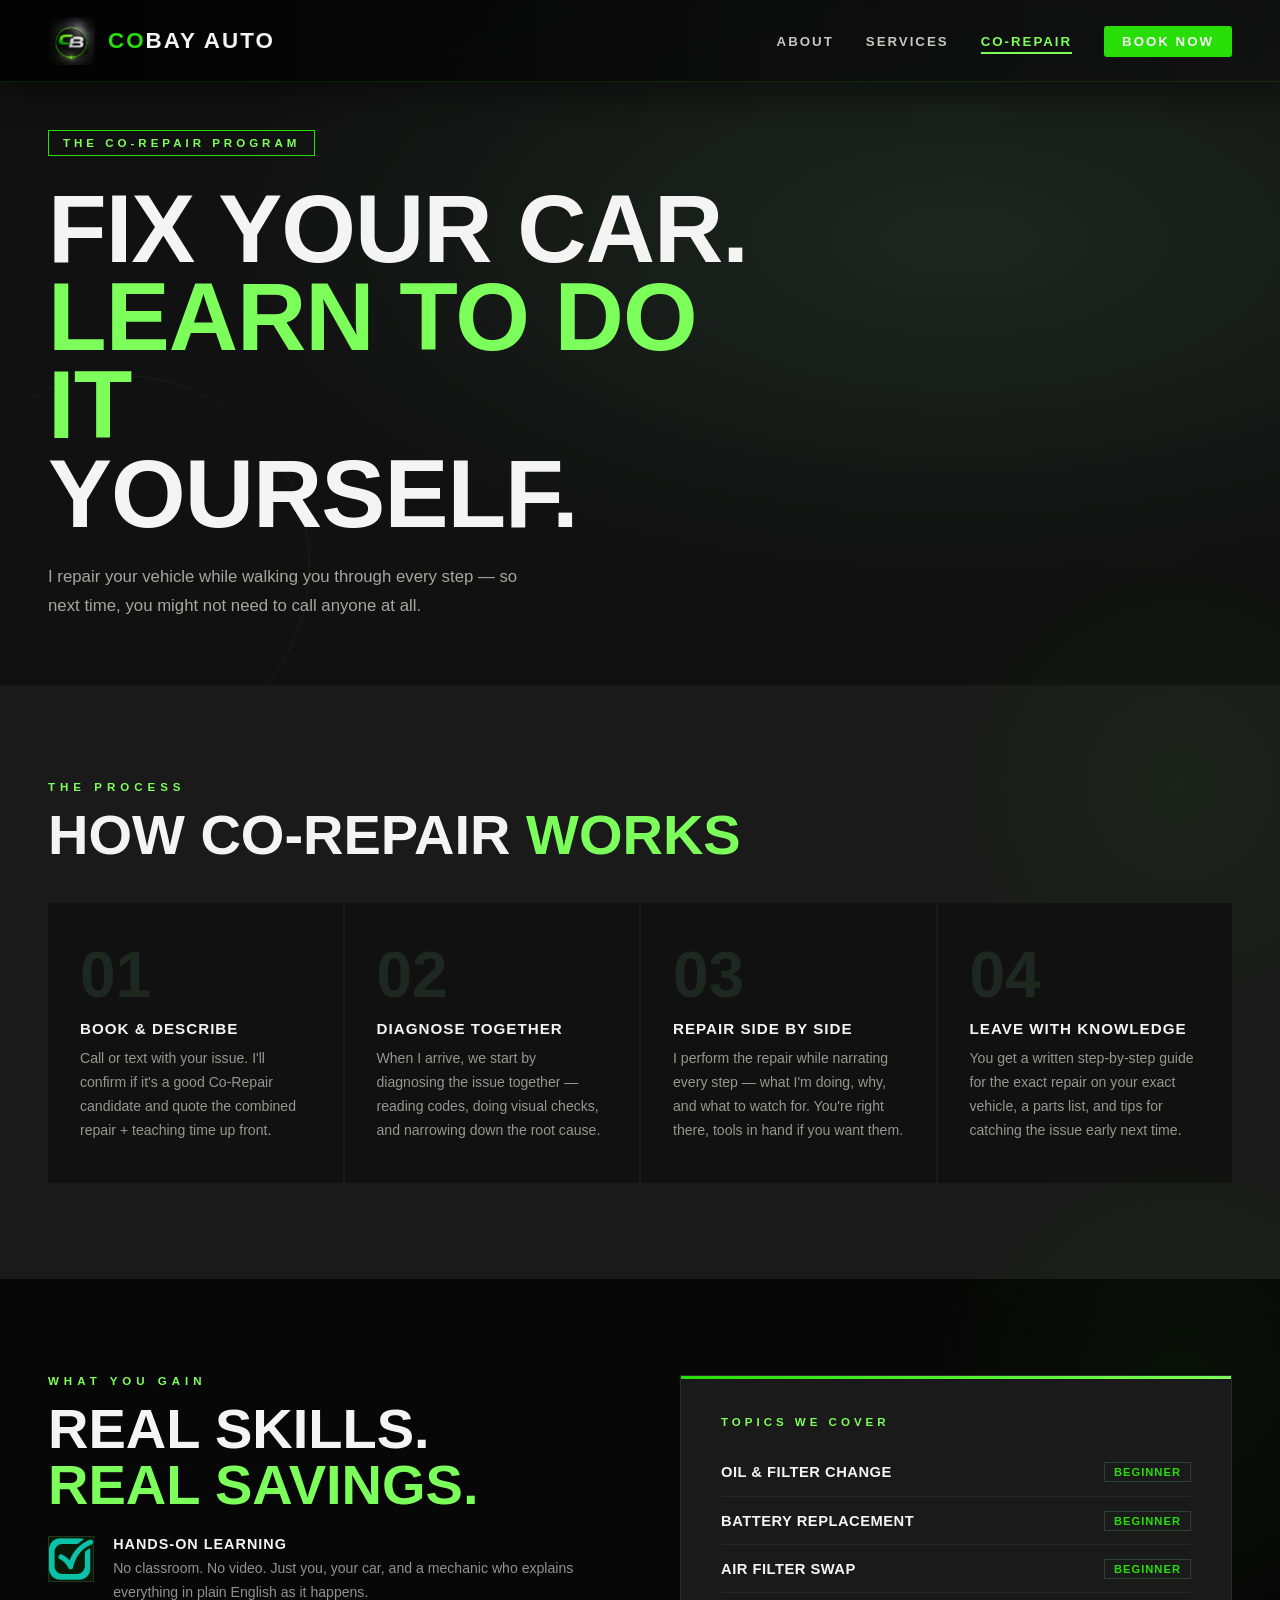
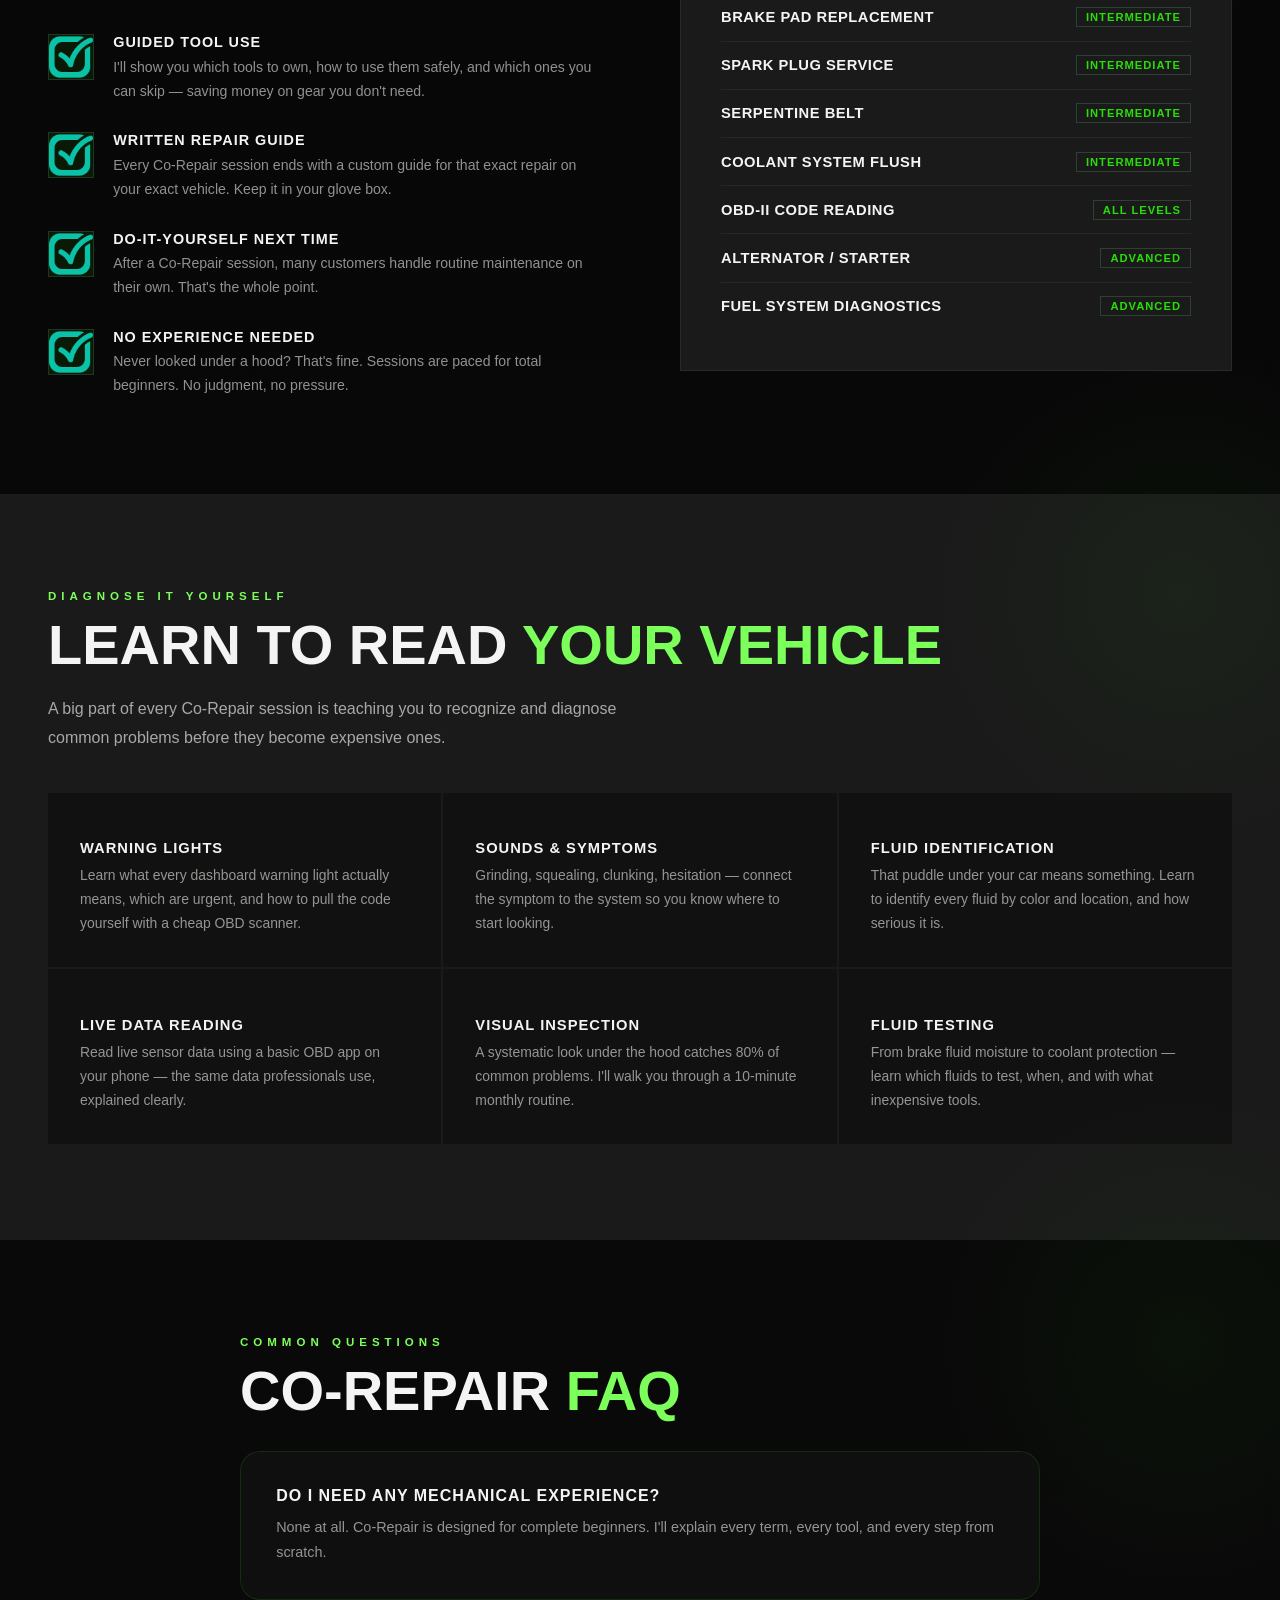
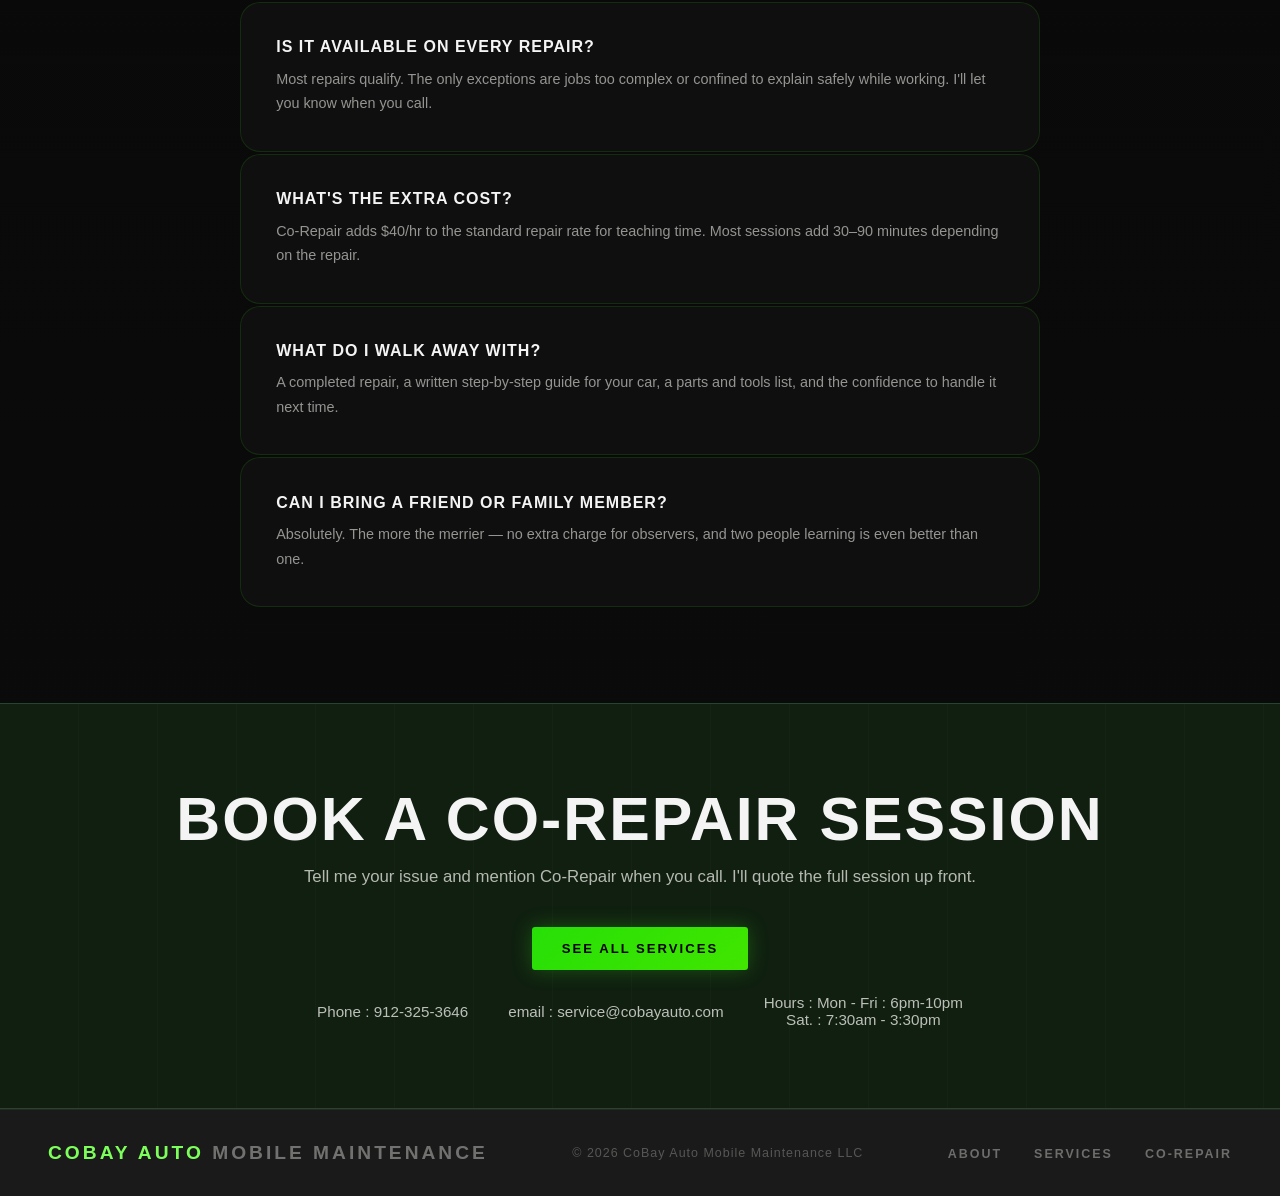
==== commit 67d4b1d9: "Contact Row Update Got rid of Emoji logos for contact row" ====
--- a/learn.html
+++ b/learn.html
@@ -153,9 +153,9 @@
     <a href="services.html" class="btn btn-primary">See All Services</a>
   </div>
   <div class="contact-row">
-    <div class="contact-item">📞 912-325-3646</div>
-    <div class="contact-item">📧 service@cobayauto.com</div>
-    <div class="contact-item">🕐 Mon - Fri : 6pm-10pm </br>Sat. : 7:30am - 3:30pm </div>
+    <div class="contact-item">Phone : 912-325-3646</div>
+    <div class="contact-item">email : service@cobayauto.com</div>
+    <div class="contact-item">Hours : Mon - Fri : 6pm-10pm </br>Sat. : 7:30am - 3:30pm </div>
   </div>
 </div>
 
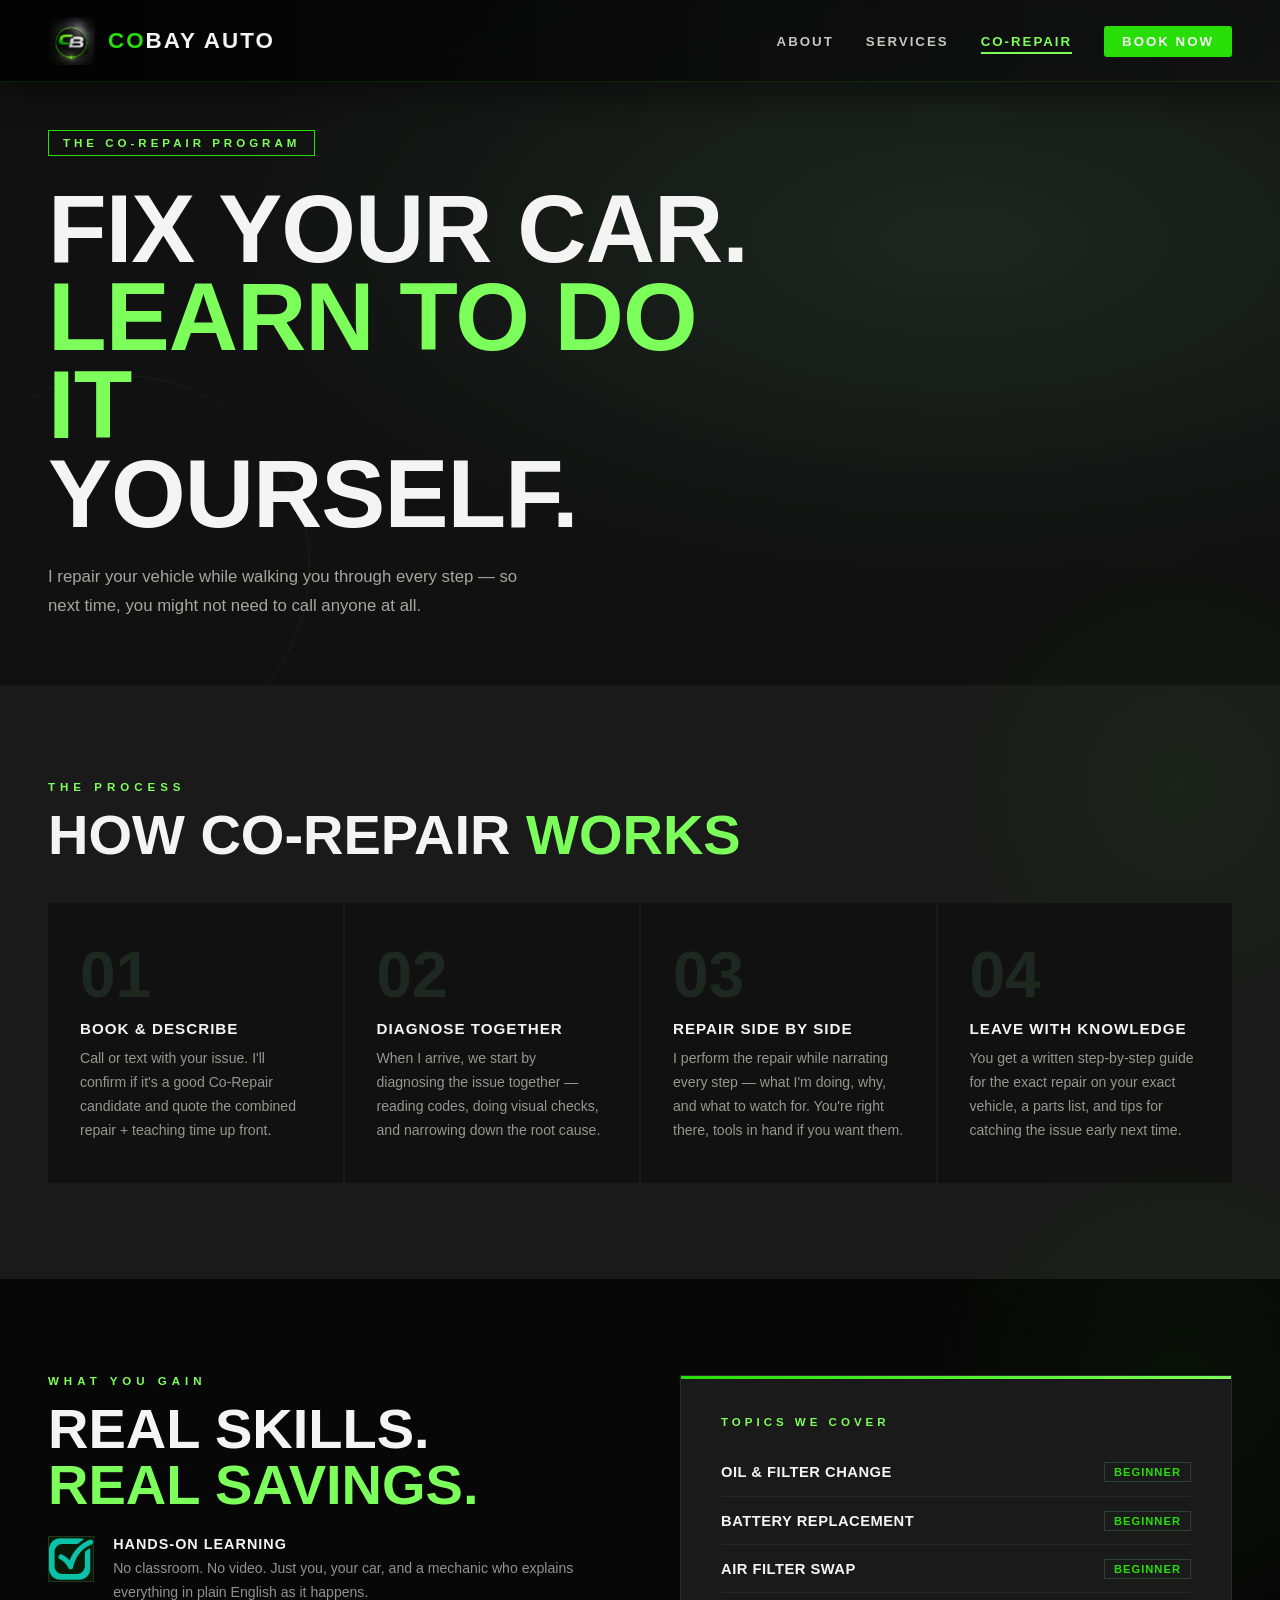
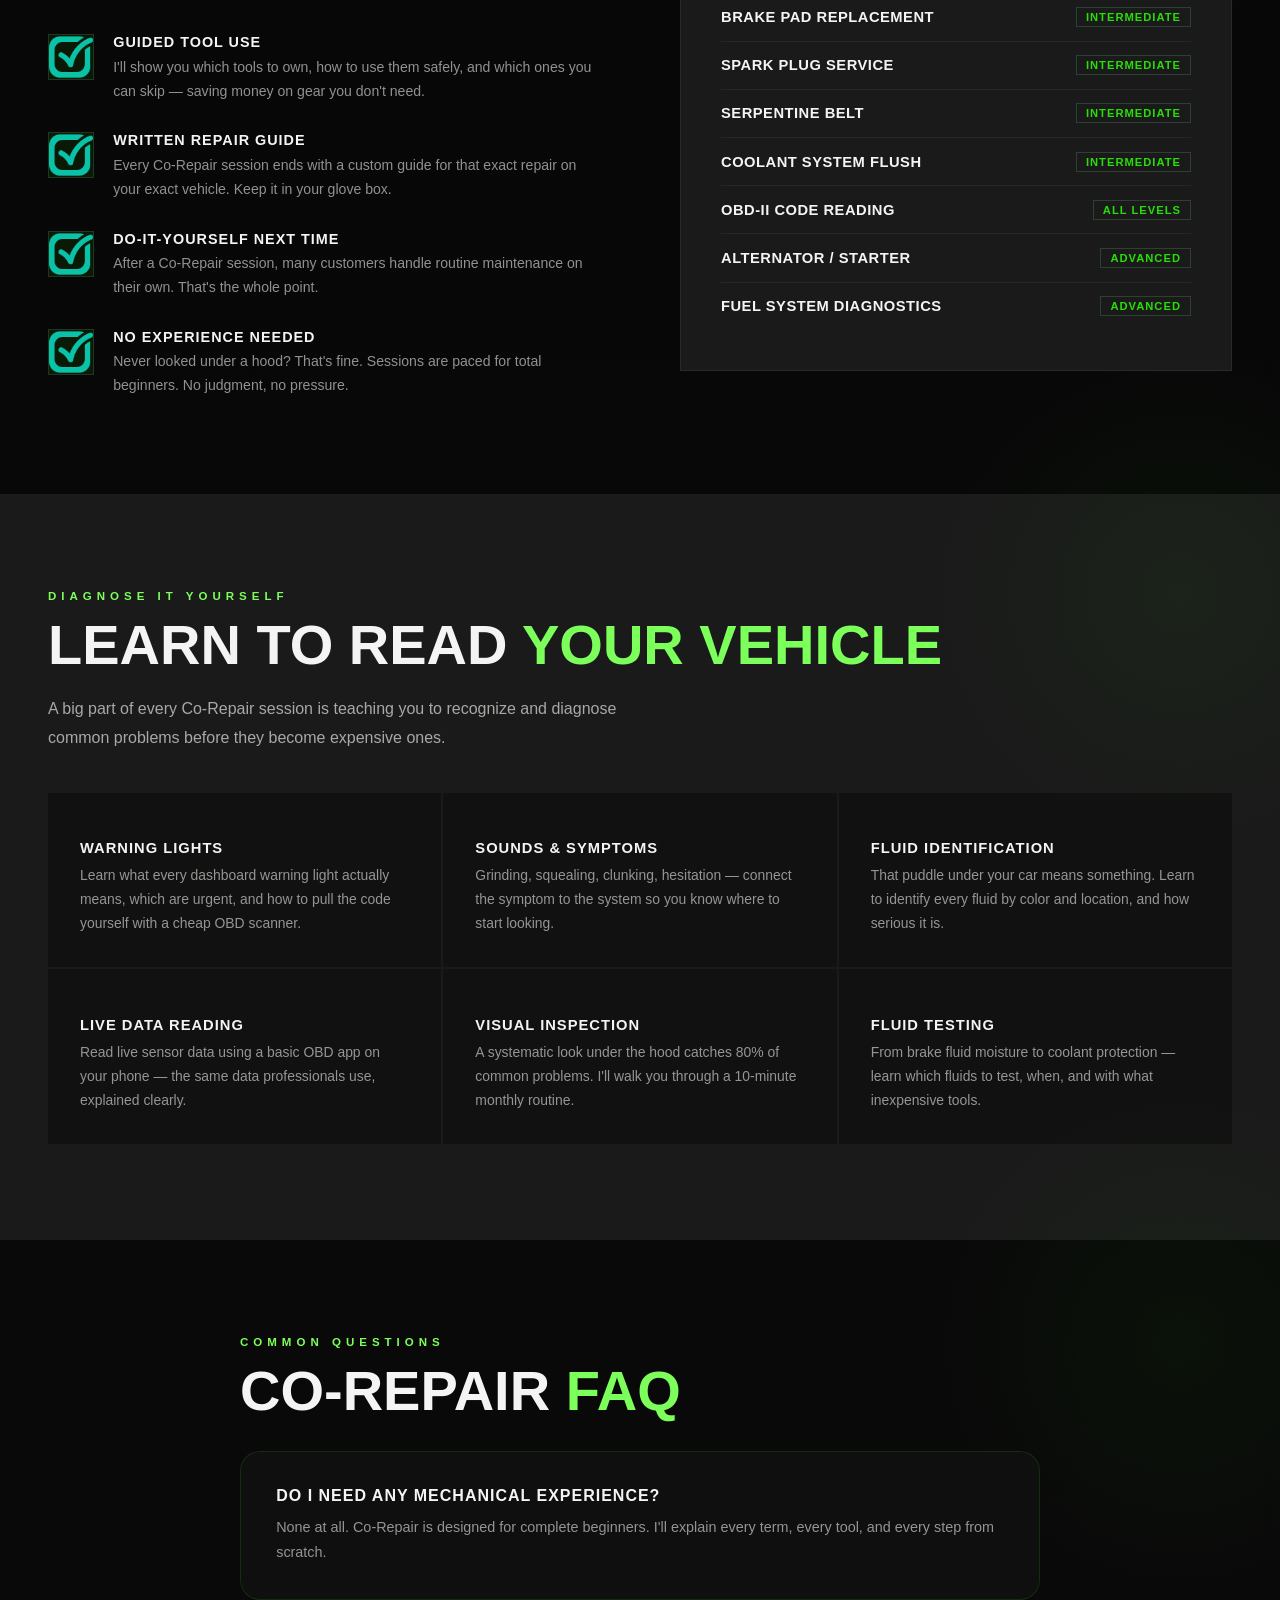
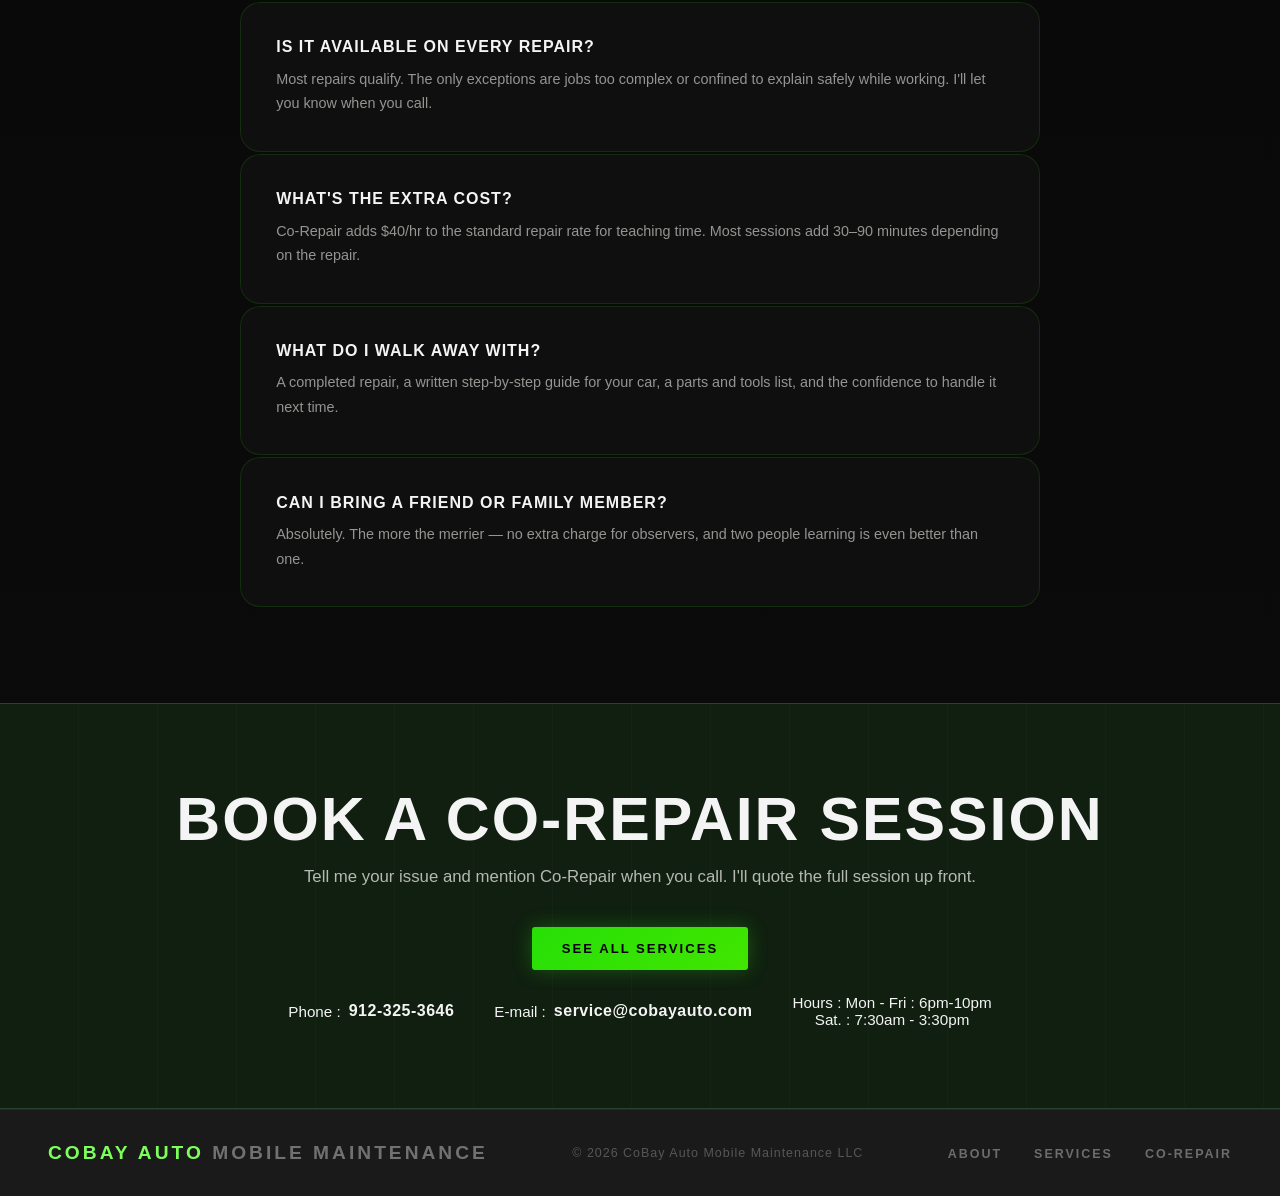
==== commit 4488bf24: "final formatting commit" ====
--- a/learn.html
+++ b/learn.html
@@ -153,8 +153,8 @@
     <a href="services.html" class="btn btn-primary">See All Services</a>
   </div>
   <div class="contact-row">
-    <div class="contact-item">Phone : 912-325-3646</div>
-    <div class="contact-item">email : service@cobayauto.com</div>
+    <div class="contact-item">Phone : <a href="tel:19123253646">912-325-3646</a></div>
+    <div class="contact-item">E-mail : <a href="mailto:service@cobayauto.com">service@cobayauto.com</a></div>
     <div class="contact-item">Hours : Mon - Fri : 6pm-10pm </br>Sat. : 7:30am - 3:30pm </div>
   </div>
 </div>
--- a/css/style.css
+++ b/css/style.css
@@ -276,6 +276,30 @@
   display: flex;
   font-size: 0.95rem;
   gap: 0.5rem;
+  color: inherit;
+  text-decoration: none;
+  transition:color 0.25s ease;
+}
+
+.contact-item a{
+  color: inherit;
+  font: inherit;
+  font-size: 1rem;
+  font-weight: 600;
+  text-decoration: none;
+  letter-spacing: .5px;
+}
+
+.contact-item a:visited {
+  color: var(--green-bright);
+}
+
+.contact-item a:hover {
+  color: var(--white)
+}
+
+.contact-item:hover {
+  color: var(--green-bright);
 }
 
 .contact-item img{
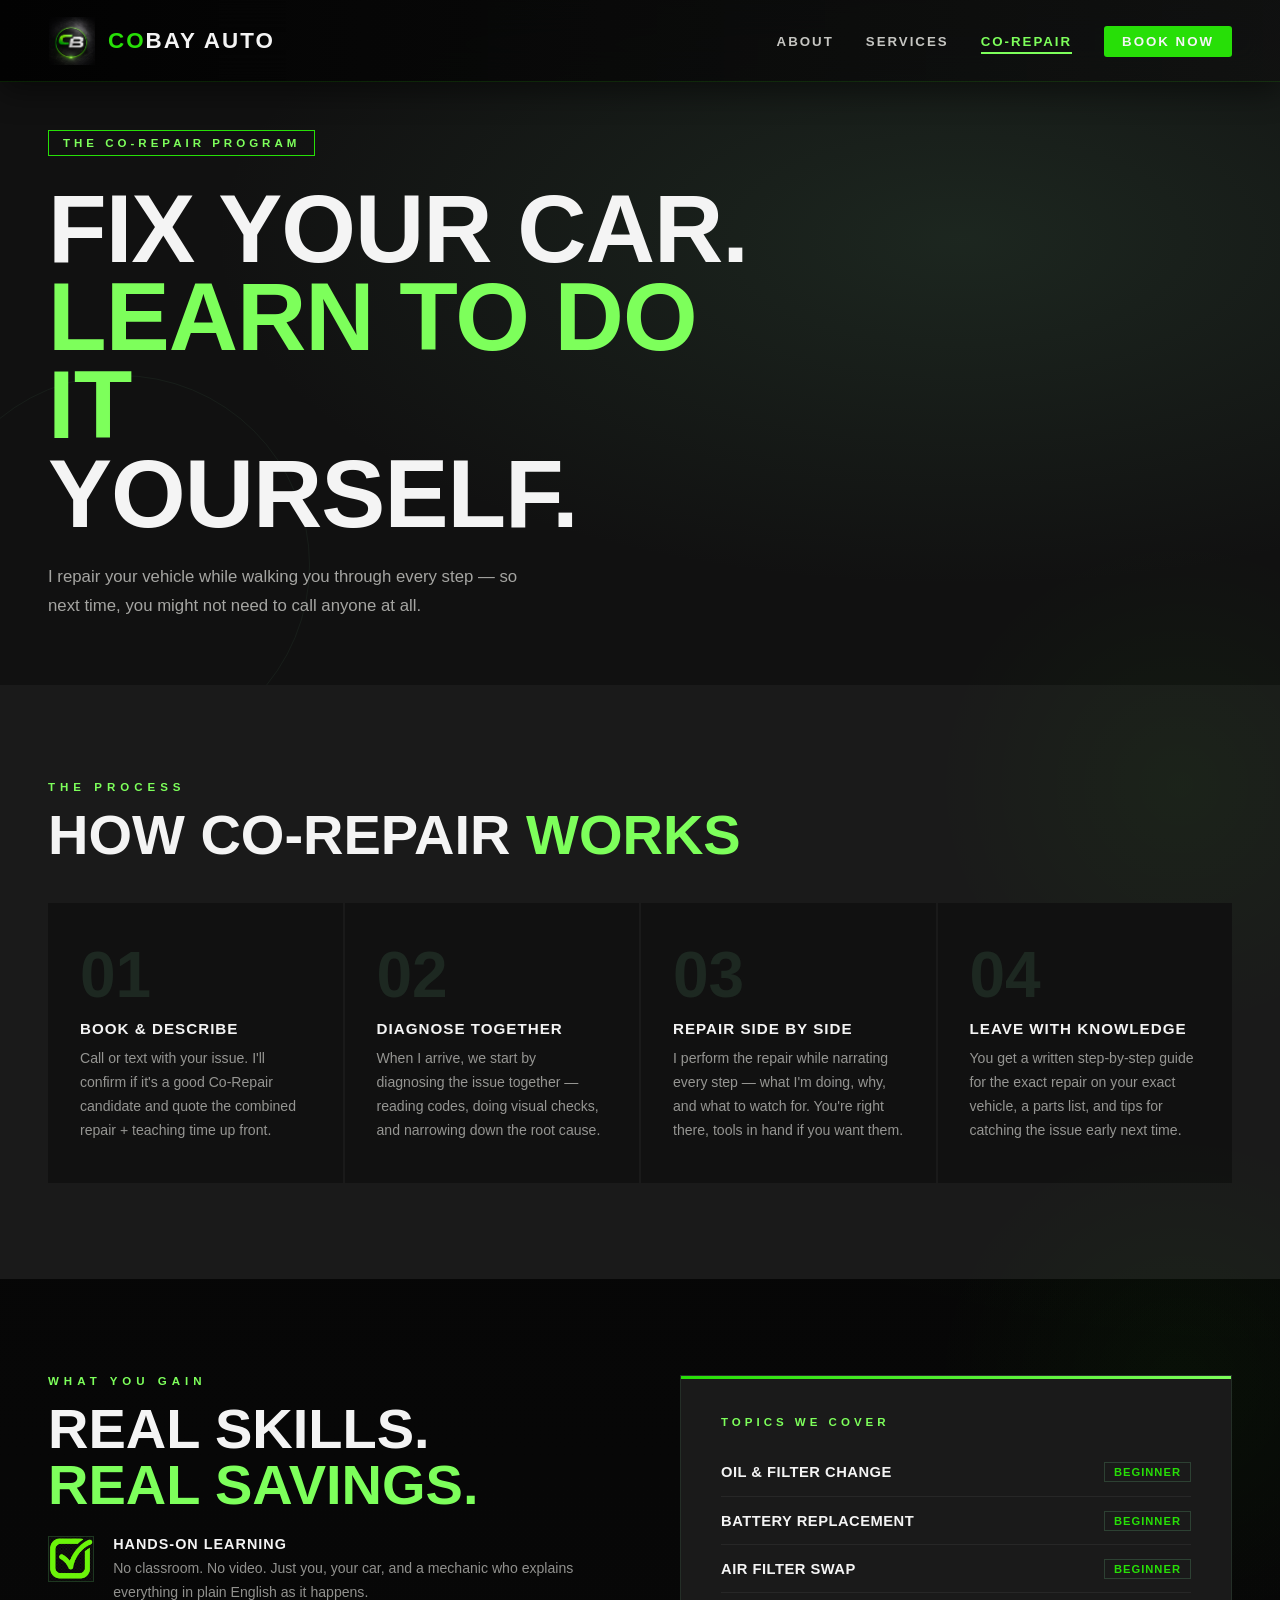
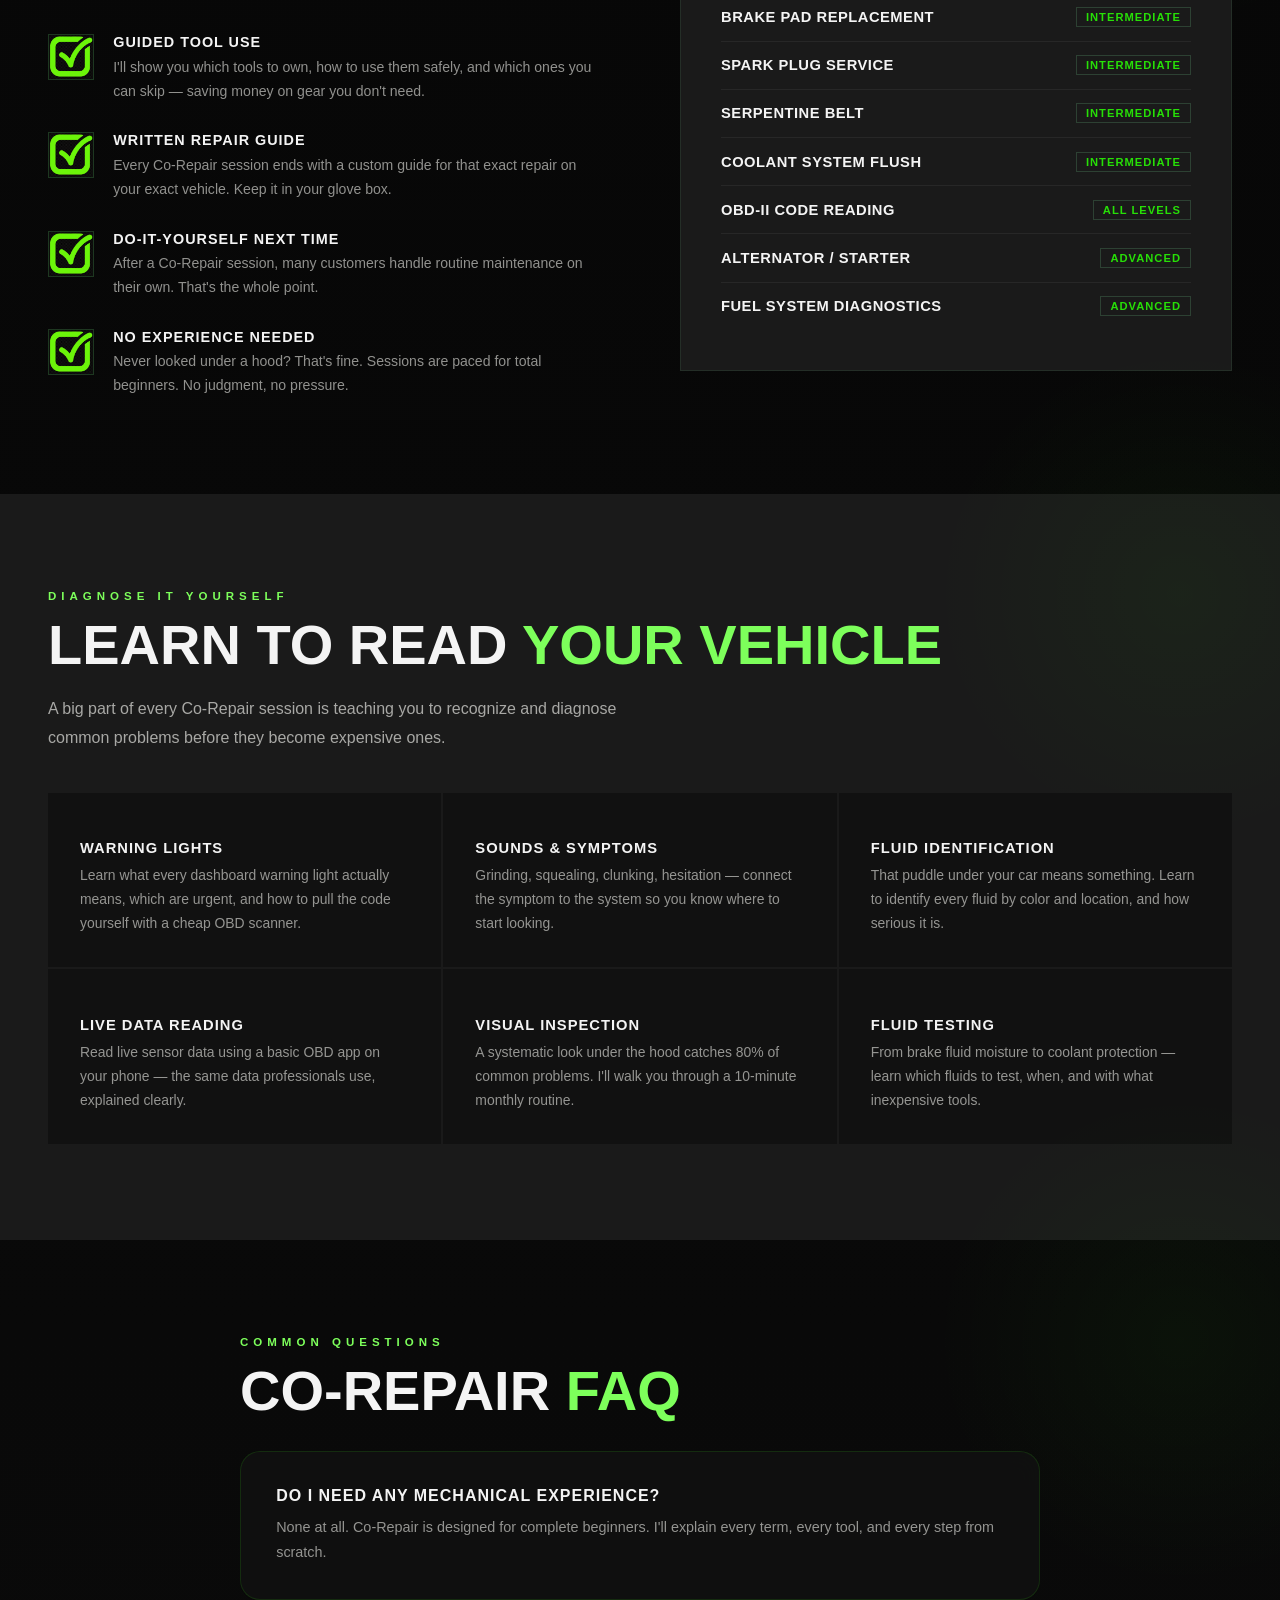
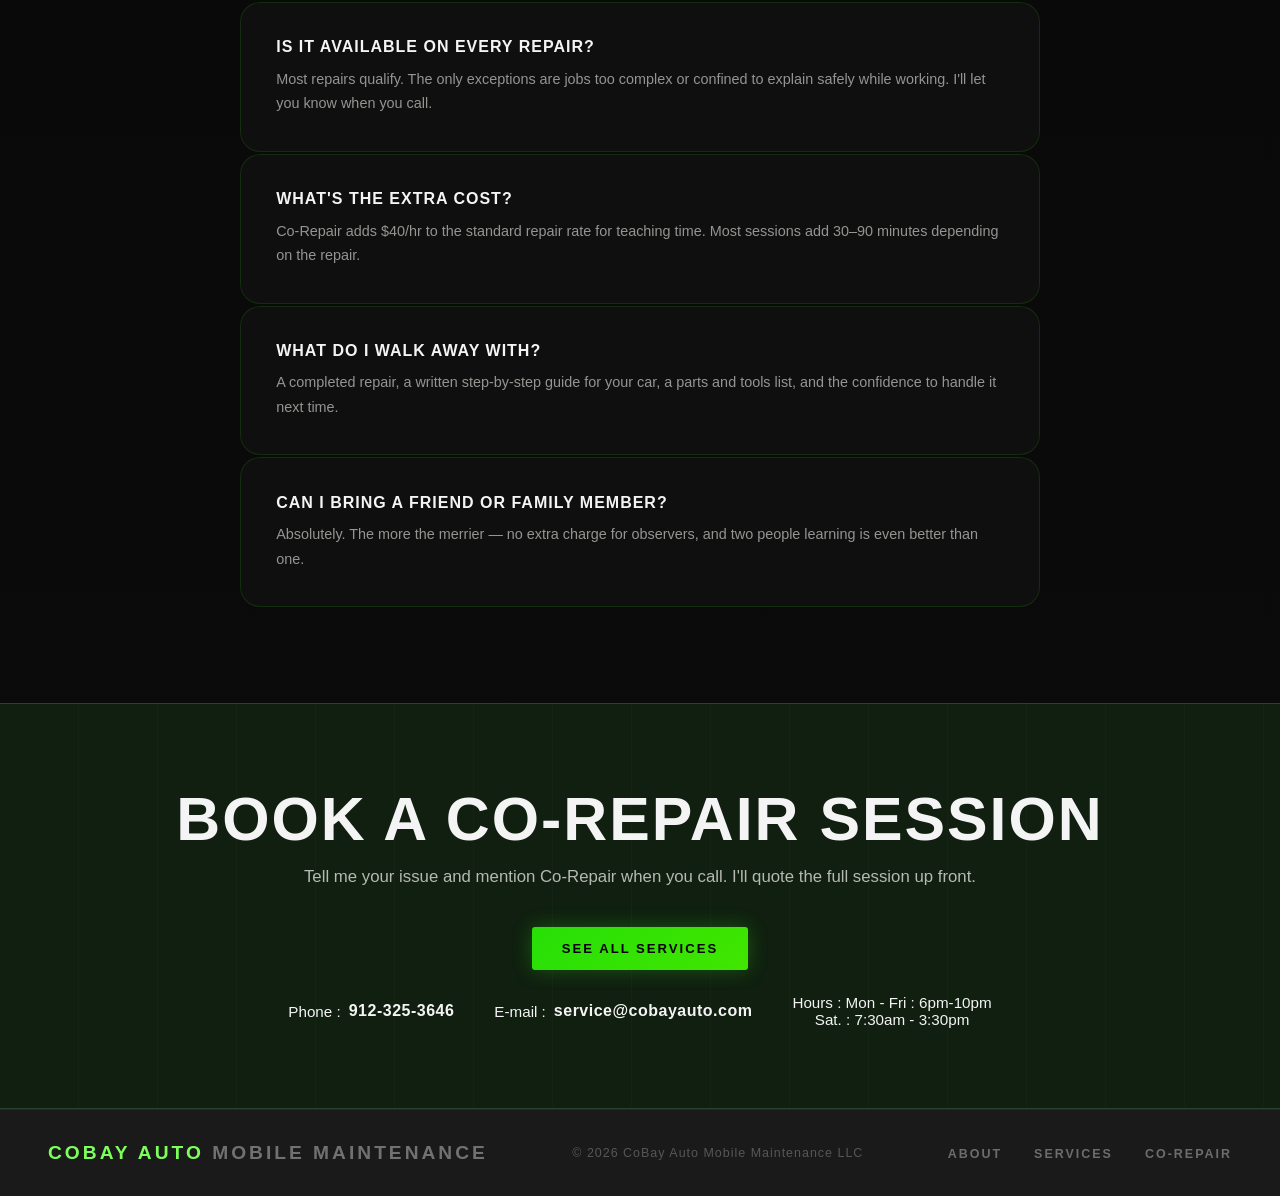
==== commit d693e1e5: "Daily commit Added static book now button, updated check mark graphics on co-repair page to match si" ====
--- a/learn.html
+++ b/learn.html
@@ -7,6 +7,10 @@
   <link rel="stylesheet" href="css/style.css">
 </head>
 <body>
+
+  <a href="index.html#contact" class="mobile-book-btn">
+    Book Now
+  </a>
 
 <nav>
   <a class="nav-logo" href="index.html">
--- a/css/style.css
+++ b/css/style.css
@@ -1802,4 +1802,60 @@
 video,
 iframe {
   max-width: 100%;
+}
+
+
+
+/* MOBILE FLOATING BOOK BUTTON */
+
+.mobile-book-btn{
+  display:none;
+}
+
+@media(max-width:768px){
+
+  .mobile-book-btn{
+    position:fixed;
+
+    bottom:20px;
+    left:50%;
+
+    transform:translateX(-50%);
+
+    z-index:9999;
+
+    display:flex;
+    align-items:center;
+    justify-content:center;
+
+    width:calc(100% - 2rem);
+    max-width:340px;
+
+    padding:16px 20px;
+
+    border-radius:18px;
+
+    background:
+      linear-gradient(
+        135deg,
+        var(--green),
+        var(--green2)
+      );
+
+    color:black;
+
+    font-weight:900;
+    font-size:.95rem;
+
+    letter-spacing:2px;
+    text-transform:uppercase;
+
+    text-decoration:none;
+
+    box-shadow:
+      0 10px 30px rgba(57,255,20,.35);
+
+    backdrop-filter:blur(12px);
+  }
+
 }
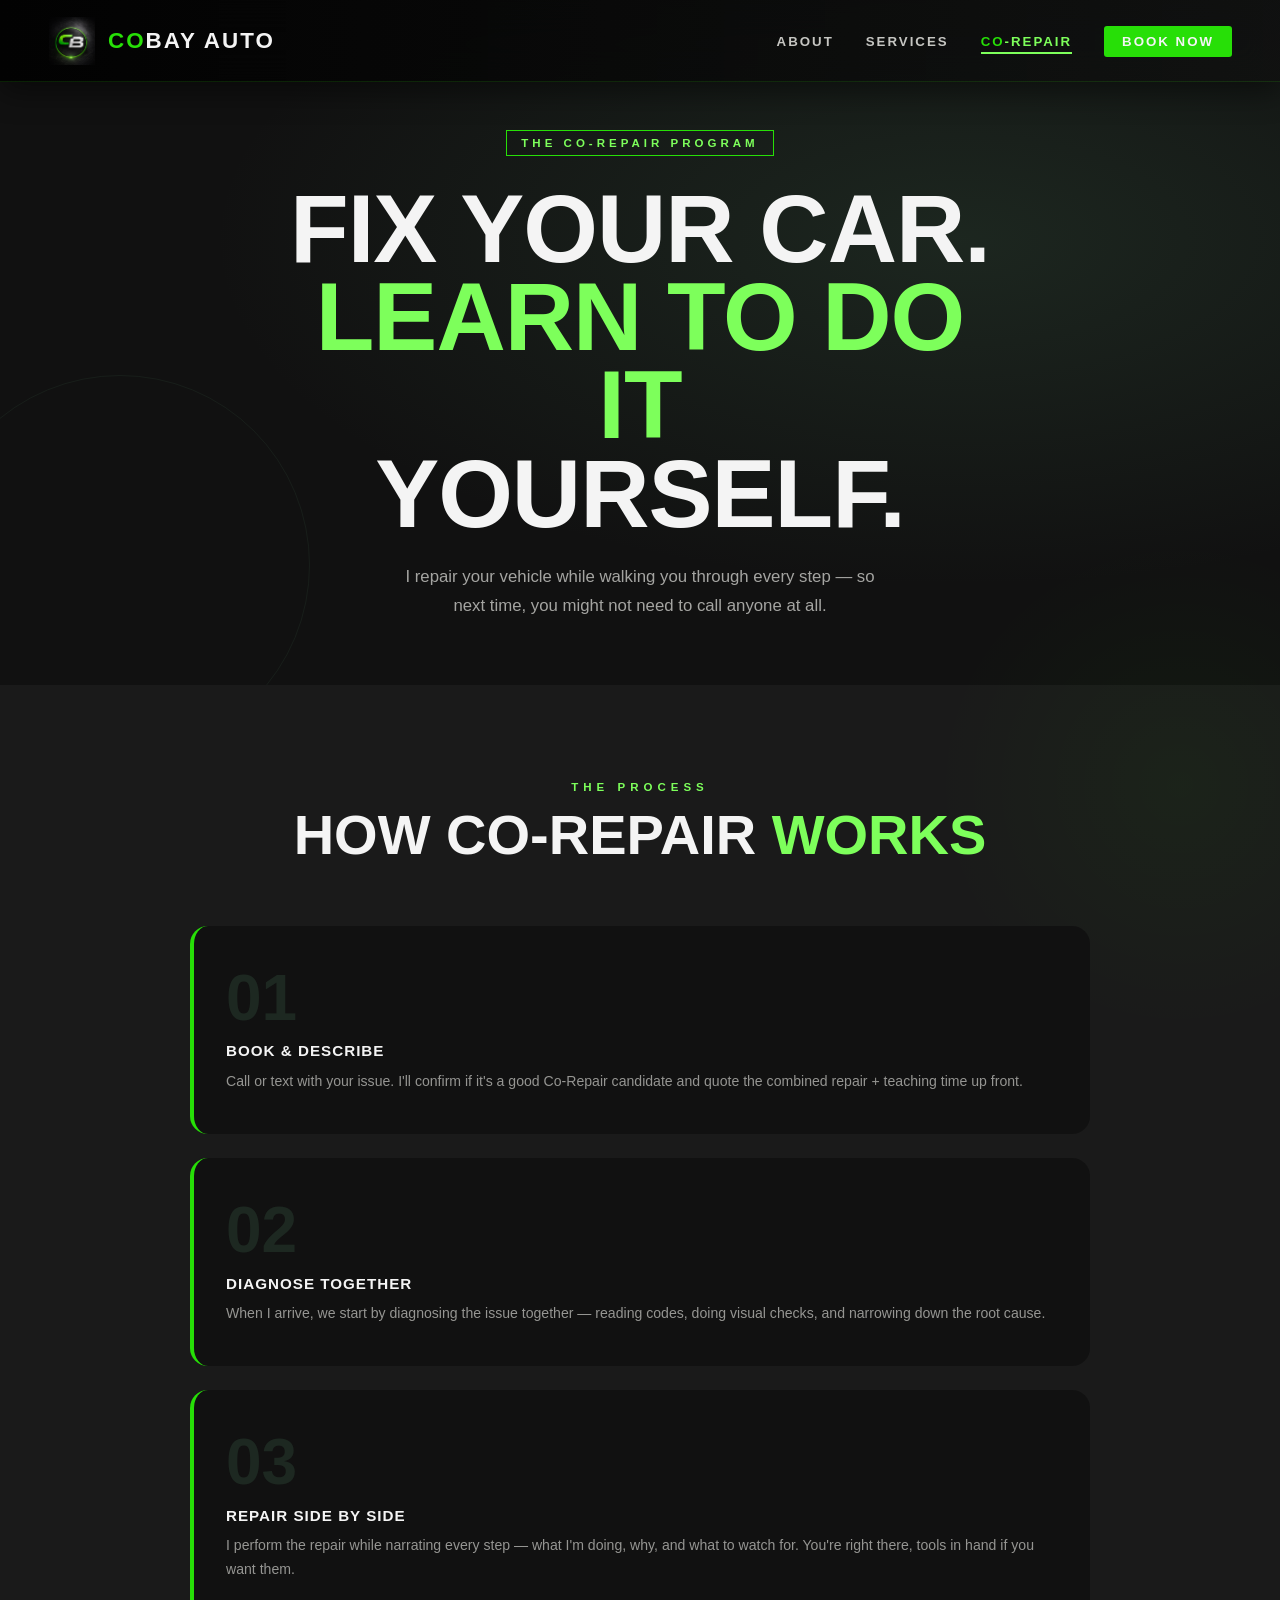
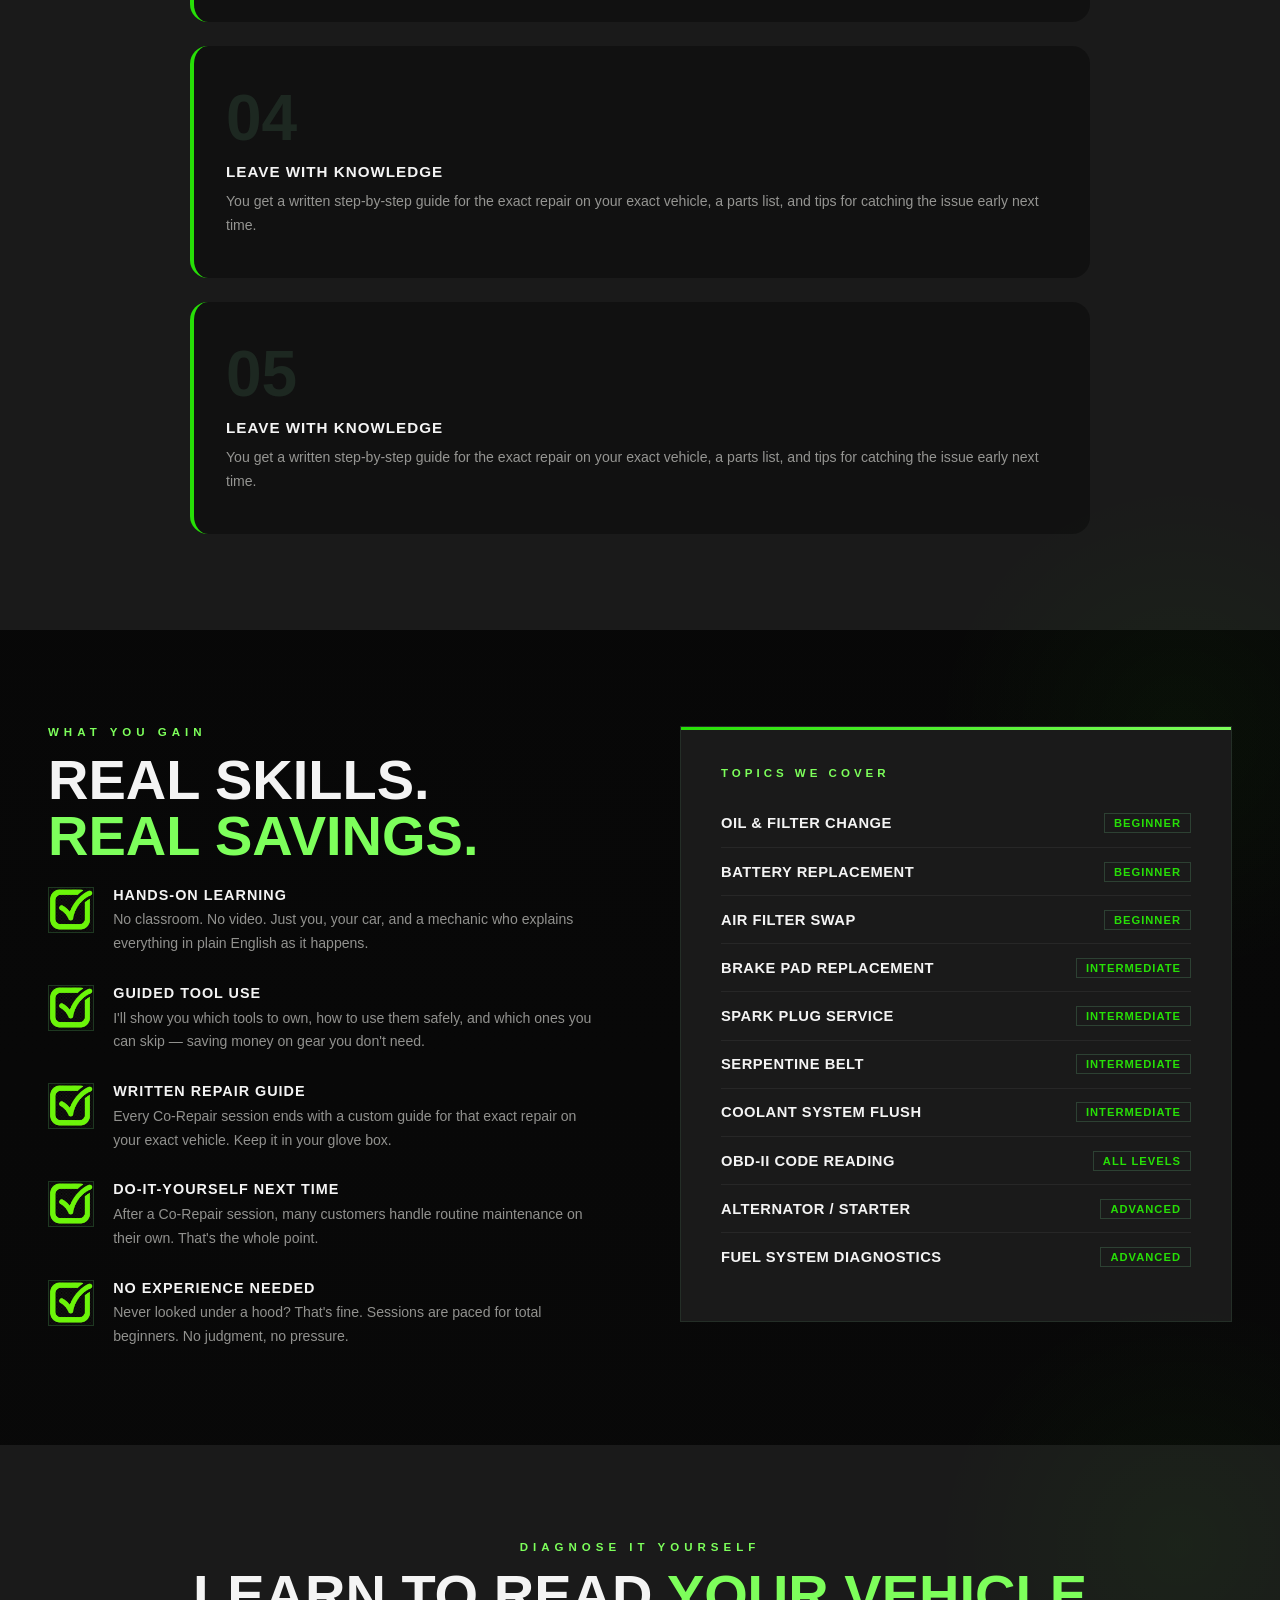
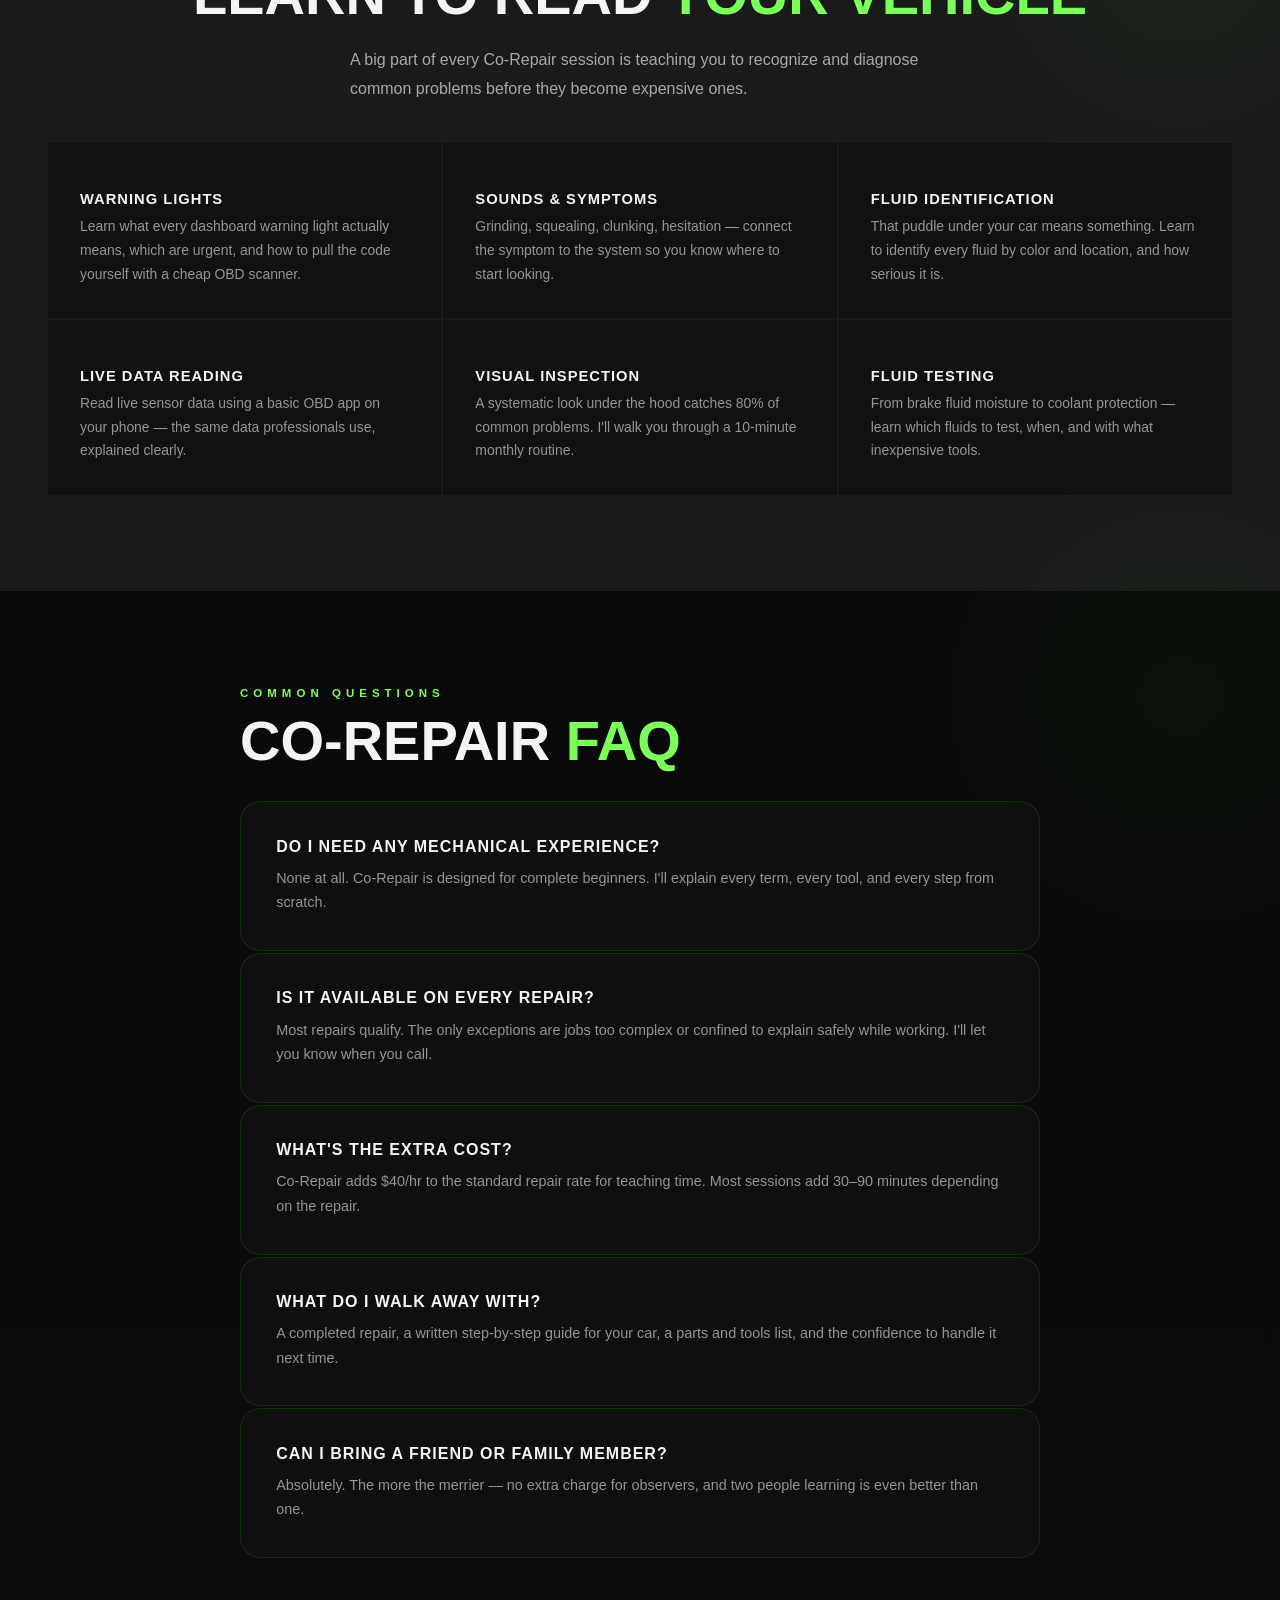
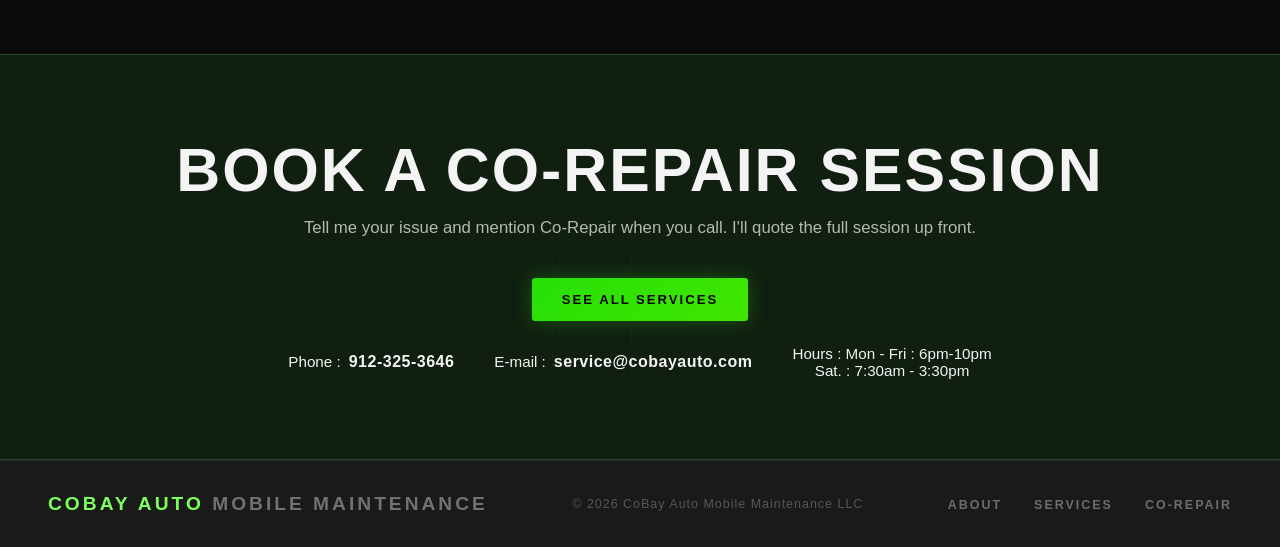
==== commit 70bea078: "Nightly Commit changed some styling and switched co-repair page to centered single column" ====
--- a/learn.html
+++ b/learn.html
@@ -12,167 +12,187 @@
     Book Now
   </a>
 
-<nav>
-  <a class="nav-logo" href="index.html">
-    <img src="images/cb-logo.png" alt="CoBay Auto Logo">
-    <span><strong class="logo-green">Co</strong>Bay Auto</span>
-  </a>
-  <button class="nav-toggle" id="navToggle">
-    <span></span>
-    <span></span>
-    <span></span>
-  </button>
-  <ul class="nav-links" id="navLinks">
-    <li><a href="index.html">About</a></li>
-    <li><a href="services.html">Services</a></li>
-    <li><a href="learn.html">Co-Repair</a></li>
-    <li>
-      <a href="index.html#contact" class="nav-cta">
-        Book Now
-      </a>
-    </li>
-  </ul>
-</nav>
+  <nav>
+    <a class="nav-logo" href="index.html">
+      <img src="images/cb-logo.png" alt="CoBay Auto Logo">
+      <span><strong class="logo-green">Co</strong>Bay Auto</span>
+    </a>
+    <button class="nav-toggle" id="navToggle">
+      <span></span>
+      <span></span>
+      <span></span>
+    </button>
+    <ul class="nav-links" id="navLinks">
+      <li><a href="index.html">About</a></li>
+      <li><a href="services.html">Services</a></li>
+      <li><a href="learn.html">
+        <span class="logo-green">Co</span>-Repair</a>
+      </li>
+      <li>
+        <a href="index.html#contact" class="nav-cta">
+          Book Now
+        </a>
+      </li>
+    </ul>
+  </nav>
 
-<div class="learn-hero">
-  <div class="learn-deco"></div>
-  <div style="position:relative;z-index:1;max-width:720px">
-    <div class="badge a1">The Co-Repair Program</div>
-    <h1 class="page-title a2">Fix Your Car.<br><em>Learn to Do It</em><br>Yourself.</h1>
-    <p class="hero-sub a3">I repair your vehicle while walking you through every step — so next time, you might not need to call anyone at all.</p>
-  </div>
-</div>
-
-<!-- HOW IT WORKS -->
-<section class="dark-bg">
-  <div class="wrap">
-    <span class="label reveal">The Process</span>
-    <h2 class="title reveal">How Co-Repair <em>Works</em></h2>
-    <div class="steps-grid">
-      <div class="step reveal"><div class="step-num">01</div><h3>Book & Describe</h3><p>Call or text with your issue. I'll confirm if it's a good Co-Repair candidate and quote the combined repair + teaching time up front.</p></div>
-      <div class="step reveal"><div class="step-num">02</div><h3>Diagnose Together</h3><p>When I arrive, we start by diagnosing the issue together — reading codes, doing visual checks, and narrowing down the root cause.</p></div>
-      <div class="step reveal"><div class="step-num">03</div><h3>Repair Side by Side</h3><p>I perform the repair while narrating every step — what I'm doing, why, and what to watch for. You're right there, tools in hand if you want them.</p></div>
-      <div class="step reveal"><div class="step-num">04</div><h3>Leave with Knowledge</h3><p>You get a written step-by-step guide for the exact repair on your exact vehicle, a parts list, and tips for catching the issue early next time.</p></div>
+  <div class="learn-hero">
+    <div class="learn-deco"></div>
+    <div style="position:relative;z-index:1;max-width:720px;margin:0 auto;text-align:center;">
+      <div class="badge a1">The Co-Repair Program</div>
+      <h1 class="page-title a2">Fix Your Car.<br><em>Learn to Do It</em><br>Yourself.</h1>
+      <p class="hero-sub a3" style="margin-left:auto;margin-right:auto">
+        I repair your vehicle while walking you through every step — so next time, you might not need to call anyone at all.
+      </p>
     </div>
   </div>
-</section>
 
-<!-- FEATURES + TOPICS -->
-<section>
-  <div class="two-col">
-    <div>
-      <span class="label reveal">What You Gain</span>
-      <h2 class="title reveal">Real Skills.<br><em>Real Savings.</em></h2>
-      <div class="feat-list">
-        <div class="feat-item reveal">
-          <div class="feat-ico">
-            <img src="images/bullet.png" alt="">
+  <!-- HOW IT WORKS -->
+  <section class="dark-bg">
+    <div class="wrap">
+      <span class="label reveal">The Process</span>
+      <h2 class="title reveal">How Co-Repair <em>Works</em></h2>
+      <div class="steps-grid">
+        <div class="step reveal"><div class="step-num">01</div>
+          <h3>Book & Describe</h3>
+          <p>Call or text with your issue. I'll confirm if it's a good Co-Repair candidate and quote the combined repair + teaching time up front.</p>
+        </div>
+        <div class="step reveal"><div class="step-num">02</div>
+          <h3>Diagnose Together</h3>
+          <p>When I arrive, we start by diagnosing the issue together — reading codes, doing visual checks, and narrowing down the root cause.</p>
+        </div>
+        <div class="step reveal"><div class="step-num">03</div>
+          <h3>Repair Side by Side</h3>
+          <p>I perform the repair while narrating every step — what I'm doing, why, and what to watch for. You're right there, tools in hand if you want them.</p>
+        </div>
+        <div class="step reveal"><div class="step-num">04</div>
+          <h3>Leave with Knowledge</h3>
+          <p>You get a written step-by-step guide for the exact repair on your exact vehicle, a parts list, and tips for catching the issue early next time.</p>
+        </div>
+        <div class="step reveal"><div class="step-num">05</div>
+          <h3>Leave with Knowledge</h3>
+          <p>You get a written step-by-step guide for the exact repair on your exact vehicle, a parts list, and tips for catching the issue early next time.</p>
+        </div>
+      </div>
+    </div>
+  </section>
+
+  <!-- FEATURES + TOPICS -->
+  <section>
+    <div class="two-col">
+      <div>
+        <span class="label reveal">What You Gain</span>
+        <h2 class="title reveal">Real Skills.<br><em>Real Savings.</em></h2>
+        <div class="feat-list">
+          <div class="feat-item reveal">
+            <div class="feat-ico">
+              <img src="images/bullet.png" alt="">
+            </div>
+            <div><h4>Hands-On Learning</h4><p>No classroom. No video. Just you, your car, and a mechanic who explains everything in plain English as it happens.</p>
+            </div>
           </div>
-          <div><h4>Hands-On Learning</h4><p>No classroom. No video. Just you, your car, and a mechanic who explains everything in plain English as it happens.</p>
+          <div class="feat-item reveal">
+            <div class="feat-ico">
+              <img src="images/bullet.png" alt="">
+            </div>
+            <div><h4>Guided Tool Use</h4><p>I'll show you which tools to own, how to use them safely, and which ones you can skip — saving money on gear you don't need.</p>
+            </div>
           </div>
-        </div>
-        <div class="feat-item reveal">
-          <div class="feat-ico">
-            <img src="images/bullet.png" alt="">
+          <div class="feat-item reveal">
+            <div class="feat-ico">
+              <img src="images/bullet.png" alt="">
+            </div>
+            <div><h4>Written Repair Guide</h4><p>Every Co-Repair session ends with a custom guide for that exact repair on your exact vehicle. Keep it in your glove box.</p>
+            </div>
           </div>
-          <div><h4>Guided Tool Use</h4><p>I'll show you which tools to own, how to use them safely, and which ones you can skip — saving money on gear you don't need.</p>
+          <div class="feat-item reveal">
+            <div class="feat-ico">
+              <img src="images/bullet.png" alt="">
+            </div>
+            <div><h4>Do-It-Yourself Next Time</h4><p>After a Co-Repair session, many customers handle routine maintenance on their own. That's the whole point.</p>
+            </div>
           </div>
-        </div>
-        <div class="feat-item reveal">
-          <div class="feat-ico">
-            <img src="images/bullet.png" alt="">
-          </div>
-          <div><h4>Written Repair Guide</h4><p>Every Co-Repair session ends with a custom guide for that exact repair on your exact vehicle. Keep it in your glove box.</p>
-          </div>
-        </div>
-        <div class="feat-item reveal">
-          <div class="feat-ico">
-            <img src="images/bullet.png" alt="">
-          </div>
-          <div><h4>Do-It-Yourself Next Time</h4><p>After a Co-Repair session, many customers handle routine maintenance on their own. That's the whole point.</p>
-          </div>
-        </div>
-        <div class="feat-item reveal">
-          <div class="feat-ico">
-            <img src="images/bullet.png" alt="">
-          </div>
-          <div><h4>No Experience Needed</h4><p>Never looked under a hood? That's fine. Sessions are paced for total beginners. No judgment, no pressure.</p>
+          <div class="feat-item reveal">
+            <div class="feat-ico">
+              <img src="images/bullet.png" alt="">
+            </div>
+            <div><h4>No Experience Needed</h4><p>Never looked under a hood? That's fine. Sessions are paced for total beginners. No judgment, no pressure.</p>
+            </div>
           </div>
         </div>
       </div>
+
+      <div class="topic-panel reveal">
+        <span class="topic-lbl">Topics We Cover</span>
+        <div class="topic-row"><span class="topic-name">Oil & Filter Change</span><span class="topic-lvl">Beginner</span></div>
+        <div class="topic-row"><span class="topic-name">Battery Replacement</span><span class="topic-lvl">Beginner</span></div>
+        <div class="topic-row"><span class="topic-name">Air Filter Swap</span><span class="topic-lvl">Beginner</span></div>
+        <div class="topic-row"><span class="topic-name">Brake Pad Replacement</span><span class="topic-lvl">Intermediate</span></div>
+        <div class="topic-row"><span class="topic-name">Spark Plug Service</span><span class="topic-lvl">Intermediate</span></div>
+        <div class="topic-row"><span class="topic-name">Serpentine Belt</span><span class="topic-lvl">Intermediate</span></div>
+        <div class="topic-row"><span class="topic-name">Coolant System Flush</span><span class="topic-lvl">Intermediate</span></div>
+        <div class="topic-row"><span class="topic-name">OBD-II Code Reading</span><span class="topic-lvl">All Levels</span></div>
+        <div class="topic-row"><span class="topic-name">Alternator / Starter</span><span class="topic-lvl">Advanced</span></div>
+        <div class="topic-row"><span class="topic-name">Fuel System Diagnostics</span><span class="topic-lvl">Advanced</span></div>
+      </div>
     </div>
+  </section>
 
-    <div class="topic-panel reveal">
-      <span class="topic-lbl">Topics We Cover</span>
-      <div class="topic-row"><span class="topic-name">Oil & Filter Change</span><span class="topic-lvl">Beginner</span></div>
-      <div class="topic-row"><span class="topic-name">Battery Replacement</span><span class="topic-lvl">Beginner</span></div>
-      <div class="topic-row"><span class="topic-name">Air Filter Swap</span><span class="topic-lvl">Beginner</span></div>
-      <div class="topic-row"><span class="topic-name">Brake Pad Replacement</span><span class="topic-lvl">Intermediate</span></div>
-      <div class="topic-row"><span class="topic-name">Spark Plug Service</span><span class="topic-lvl">Intermediate</span></div>
-      <div class="topic-row"><span class="topic-name">Serpentine Belt</span><span class="topic-lvl">Intermediate</span></div>
-      <div class="topic-row"><span class="topic-name">Coolant System Flush</span><span class="topic-lvl">Intermediate</span></div>
-      <div class="topic-row"><span class="topic-name">OBD-II Code Reading</span><span class="topic-lvl">All Levels</span></div>
-      <div class="topic-row"><span class="topic-name">Alternator / Starter</span><span class="topic-lvl">Advanced</span></div>
-      <div class="topic-row"><span class="topic-name">Fuel System Diagnostics</span><span class="topic-lvl">Advanced</span></div>
+  <!-- DIAGNOSTICS -->
+  <section class="dark-bg">
+    <div class="wrap">
+      <span class="label reveal">Diagnose It Yourself</span>
+      <h2 class="title reveal">Learn to Read <em>Your Vehicle</em></h2>
+      <p style="color:rgba(245,245,240,0.65);max-width:580px;line-height:1.8" class="reveal">A big part of every Co-Repair session is teaching you to recognize and diagnose common problems before they become expensive ones.</p>
+      <div class="diag-grid">
+        <div class="diag-card reveal"><span class="diag-ico"></span><h3>Warning Lights</h3><p>Learn what every dashboard warning light actually means, which are urgent, and how to pull the code yourself with a cheap OBD scanner.</p></div>
+        <div class="diag-card reveal"><span class="diag-ico"></span><h3>Sounds & Symptoms</h3><p>Grinding, squealing, clunking, hesitation — connect the symptom to the system so you know where to start looking.</p></div>
+        <div class="diag-card reveal"><span class="diag-ico"></span><h3>Fluid Identification</h3><p>That puddle under your car means something. Learn to identify every fluid by color and location, and how serious it is.</p></div>
+        <div class="diag-card reveal"><span class="diag-ico"></span><h3>Live Data Reading</h3><p>Read live sensor data using a basic OBD app on your phone — the same data professionals use, explained clearly.</p></div>
+        <div class="diag-card reveal"><span class="diag-ico"></span><h3>Visual Inspection</h3><p>A systematic look under the hood catches 80% of common problems. I'll walk you through a 10-minute monthly routine.</p></div>
+        <div class="diag-card reveal"><span class="diag-ico"></span><h3>Fluid Testing</h3><p>From brake fluid moisture to coolant protection — learn which fluids to test, when, and with what inexpensive tools.</p></div>
+      </div>
+    </div>
+  </section>
+
+  <!-- FAQ -->
+  <section>
+    <div style="max-width:800px;margin:0 auto">
+      <span class="label reveal">Common Questions</span>
+      <h2 class="title reveal">Co-Repair <em>FAQ</em></h2>
+      <div class="card-grid" style="grid-template-columns:1fr;margin-top:2rem">
+        <div class="card reveal"><h3>Do I need any mechanical experience?</h3><p>None at all. Co-Repair is designed for complete beginners. I'll explain every term, every tool, and every step from scratch.</p></div>
+        <div class="card reveal"><h3>Is it available on every repair?</h3><p>Most repairs qualify. The only exceptions are jobs too complex or confined to explain safely while working. I'll let you know when you call.</p></div>
+        <div class="card reveal"><h3>What's the extra cost?</h3><p>Co-Repair adds $40/hr to the standard repair rate for teaching time. Most sessions add 30–90 minutes depending on the repair.</p></div>
+        <div class="card reveal"><h3>What do I walk away with?</h3><p>A completed repair, a written step-by-step guide for your car, a parts and tools list, and the confidence to handle it next time.</p></div>
+        <div class="card reveal"><h3>Can I bring a friend or family member?</h3><p>Absolutely. The more the merrier — no extra charge for observers, and two people learning is even better than one.</p></div>
+      </div>
+    </div>
+  </section>
+
+  <div class="cta-band">
+    <h2>Book a Co-Repair Session</h2>
+    <p>Tell me your issue and mention Co-Repair when you call. I'll quote the full session up front.</p>
+    <div class="btn-row" style="justify-content:center">
+      <a href="services.html" class="btn btn-primary">See All Services</a>
+    </div>
+    <div class="contact-row">
+      <div class="contact-item">Phone : <a href="tel:19123253646">912-325-3646</a></div>
+      <div class="contact-item">E-mail : <a href="mailto:service@cobayauto.com">service@cobayauto.com</a></div>
+      <div class="contact-item">Hours : Mon - Fri : 6pm-10pm </br>Sat. : 7:30am - 3:30pm </div>
     </div>
   </div>
-</section>
 
-<!-- DIAGNOSTICS -->
-<section class="dark-bg">
-  <div class="wrap">
-    <span class="label reveal">Diagnose It Yourself</span>
-    <h2 class="title reveal">Learn to Read <em>Your Vehicle</em></h2>
-    <p style="color:rgba(245,245,240,0.65);max-width:580px;line-height:1.8" class="reveal">A big part of every Co-Repair session is teaching you to recognize and diagnose common problems before they become expensive ones.</p>
-    <div class="diag-grid">
-      <div class="diag-card reveal"><span class="diag-ico"></span><h3>Warning Lights</h3><p>Learn what every dashboard warning light actually means, which are urgent, and how to pull the code yourself with a cheap OBD scanner.</p></div>
-      <div class="diag-card reveal"><span class="diag-ico"></span><h3>Sounds & Symptoms</h3><p>Grinding, squealing, clunking, hesitation — connect the symptom to the system so you know where to start looking.</p></div>
-      <div class="diag-card reveal"><span class="diag-ico"></span><h3>Fluid Identification</h3><p>That puddle under your car means something. Learn to identify every fluid by color and location, and how serious it is.</p></div>
-      <div class="diag-card reveal"><span class="diag-ico"></span><h3>Live Data Reading</h3><p>Read live sensor data using a basic OBD app on your phone — the same data professionals use, explained clearly.</p></div>
-      <div class="diag-card reveal"><span class="diag-ico"></span><h3>Visual Inspection</h3><p>A systematic look under the hood catches 80% of common problems. I'll walk you through a 10-minute monthly routine.</p></div>
-      <div class="diag-card reveal"><span class="diag-ico"></span><h3>Fluid Testing</h3><p>From brake fluid moisture to coolant protection — learn which fluids to test, when, and with what inexpensive tools.</p></div>
-    </div>
-  </div>
-</section>
+  <footer>
+    <div class="foot-logo">CoBay Auto<span> Mobile Maintenance</span></div>
+    <div class="foot-copy">© 2026 CoBay Auto Mobile Maintenance LLC</div>
+    <ul class="foot-links">
+      <li><a href="index.html">About</a></li>
+      <li><a href="services.html">Services</a></li>
+      <li><a href="learn.html">Co-Repair</a></li>
+    </ul>
+  </footer>
 
-<!-- FAQ -->
-<section>
-  <div style="max-width:800px;margin:0 auto">
-    <span class="label reveal">Common Questions</span>
-    <h2 class="title reveal">Co-Repair <em>FAQ</em></h2>
-    <div class="card-grid" style="grid-template-columns:1fr;margin-top:2rem">
-      <div class="card reveal"><h3>Do I need any mechanical experience?</h3><p>None at all. Co-Repair is designed for complete beginners. I'll explain every term, every tool, and every step from scratch.</p></div>
-      <div class="card reveal"><h3>Is it available on every repair?</h3><p>Most repairs qualify. The only exceptions are jobs too complex or confined to explain safely while working. I'll let you know when you call.</p></div>
-      <div class="card reveal"><h3>What's the extra cost?</h3><p>Co-Repair adds $40/hr to the standard repair rate for teaching time. Most sessions add 30–90 minutes depending on the repair.</p></div>
-      <div class="card reveal"><h3>What do I walk away with?</h3><p>A completed repair, a written step-by-step guide for your car, a parts and tools list, and the confidence to handle it next time.</p></div>
-      <div class="card reveal"><h3>Can I bring a friend or family member?</h3><p>Absolutely. The more the merrier — no extra charge for observers, and two people learning is even better than one.</p></div>
-    </div>
-  </div>
-</section>
-
-<div class="cta-band">
-  <h2>Book a Co-Repair Session</h2>
-  <p>Tell me your issue and mention Co-Repair when you call. I'll quote the full session up front.</p>
-  <div class="btn-row" style="justify-content:center">
-    <a href="services.html" class="btn btn-primary">See All Services</a>
-  </div>
-  <div class="contact-row">
-    <div class="contact-item">Phone : <a href="tel:19123253646">912-325-3646</a></div>
-    <div class="contact-item">E-mail : <a href="mailto:service@cobayauto.com">service@cobayauto.com</a></div>
-    <div class="contact-item">Hours : Mon - Fri : 6pm-10pm </br>Sat. : 7:30am - 3:30pm </div>
-  </div>
-</div>
-
-<footer>
-  <div class="foot-logo">CoBay Auto<span> Mobile Maintenance</span></div>
-  <div class="foot-copy">© 2026 CoBay Auto Mobile Maintenance LLC</div>
-  <ul class="foot-links">
-    <li><a href="index.html">About</a></li>
-    <li><a href="services.html">Services</a></li>
-    <li><a href="learn.html">Co-Repair</a></li>
-  </ul>
-</footer>
-
-<script src="js/main.js"></script>
+  <script src="js/main.js"></script>
 </body>
 </html>
--- a/css/style.css
+++ b/css/style.css
@@ -744,6 +744,10 @@
   list-style: none;
 }
 
+.nav-links .logo-green{
+  color: var(--green) !important;
+}
+
 .nav-links a {
   border-bottom: 2px solid transparent;
   color: rgba(245, 245, 240, 0.8);
@@ -934,6 +938,21 @@
 .step {
   background: var(--charcoal);
   padding: 2.5rem 2rem;
+  border-left: 
+    4px solid var(--green);
+  border-radius: 18px;
+  transition:
+    transform .25s ease,
+    border-color .25s ease,
+    box-shadow .25s ease;
+}
+
+.step:hover{
+  transform:translateX(6px);
+  border-left-color:
+    var(--green-bright);
+  box-shadow:
+    0 10px 30px rgba(0,0,0,.25);
 }
 
 .step h3 {
@@ -960,10 +979,13 @@
 }
 
 .steps-grid {
-  display: grid;
-  gap: 2px;
-  grid-template-columns: repeat(4, 1fr);
-  margin-top: 2.5rem;
+  display:grid;
+  grid-template-columns:1fr;
+  gap:1.5rem;
+  margin-top:2.5rem;
+  max-width:900px;
+  margin-left:auto;
+  margin-right:auto;
 }
 
 .svc-card {
@@ -1165,8 +1187,11 @@
 }
 
 .wrap {
-  margin: 0 auto;
-  max-width: 1200px;
+  margin:0 auto;
+  max-width:1200px;
+  display:flex;
+  flex-direction:column;
+  align-items:center;
 }
 
 /* ══════════════════════════════════════════
@@ -1413,11 +1438,8 @@
 
 .card::after{
   content:'';
-
   position:absolute;
-
   inset:-100%;
-
   background:
     linear-gradient(
       120deg,
@@ -1425,9 +1447,7 @@
       rgba(57,255,20,.08),
       transparent
     );
-
   transition:transform .8s ease;
-
   transform:translateX(-100%);
 }
 
@@ -1575,21 +1595,14 @@
 
 .nav-toggle{
   display:none;
-
   width:52px;
   height:52px;
-
   position:relative;
-
   background:rgba(57,255,20,.08);
-
   border:
     1px solid rgba(57,255,20,.18);
-
   border-radius:10px;
-
   cursor:pointer;
-
   transition:
     background .3s ease,
     border-color .3s ease,
@@ -1598,10 +1611,8 @@
 
 .nav-toggle:hover{
   background:rgba(57,255,20,.14);
-
   border-color:
     rgba(57,255,20,.35);
-
   box-shadow:
     0 0 18px rgba(57,255,20,.18);
 }
@@ -1610,21 +1621,15 @@
 
 .nav-toggle span{
   position:absolute;
-
   left:50%;
-
   width:24px;
   height:2px;
-
   background:white;
-
   border-radius:999px;
-
   transition:
     transform .35s ease,
     opacity .25s ease,
     top .35s ease;
-
   transform:
     translateX(-50%);
 }
@@ -1691,34 +1696,22 @@
 
   .nav-links{
     position:fixed;
-
     top:82px;
     right:-100%;
-
     width:80%;
     height:calc(100vh - 82px);
-
     background:
       rgba(10,10,10,.96);
-
     backdrop-filter:blur(18px);
-
     border-left:
       1px solid rgba(57,255,20,.15);
-
     display:flex;
     flex-direction:column;
-
     align-items:flex-start;
-
     gap:1.25rem;
-
     padding:2rem;
-
     list-style:none;
-
     transition:right .35s ease;
-
     z-index:1001;
   }
 
@@ -1816,25 +1809,17 @@
 
   .mobile-book-btn{
     position:fixed;
-
     bottom:20px;
     left:50%;
-
     transform:translateX(-50%);
-
     z-index:9999;
-
     display:flex;
     align-items:center;
     justify-content:center;
-
     width:calc(100% - 2rem);
     max-width:340px;
-
     padding:16px 20px;
-
     border-radius:18px;
-
     background:
       linear-gradient(
         135deg,
@@ -1843,18 +1828,13 @@
       );
 
     color:black;
-
     font-weight:900;
     font-size:.95rem;
-
     letter-spacing:2px;
     text-transform:uppercase;
-
     text-decoration:none;
-
     box-shadow:
       0 10px 30px rgba(57,255,20,.35);
-
     backdrop-filter:blur(12px);
   }
 
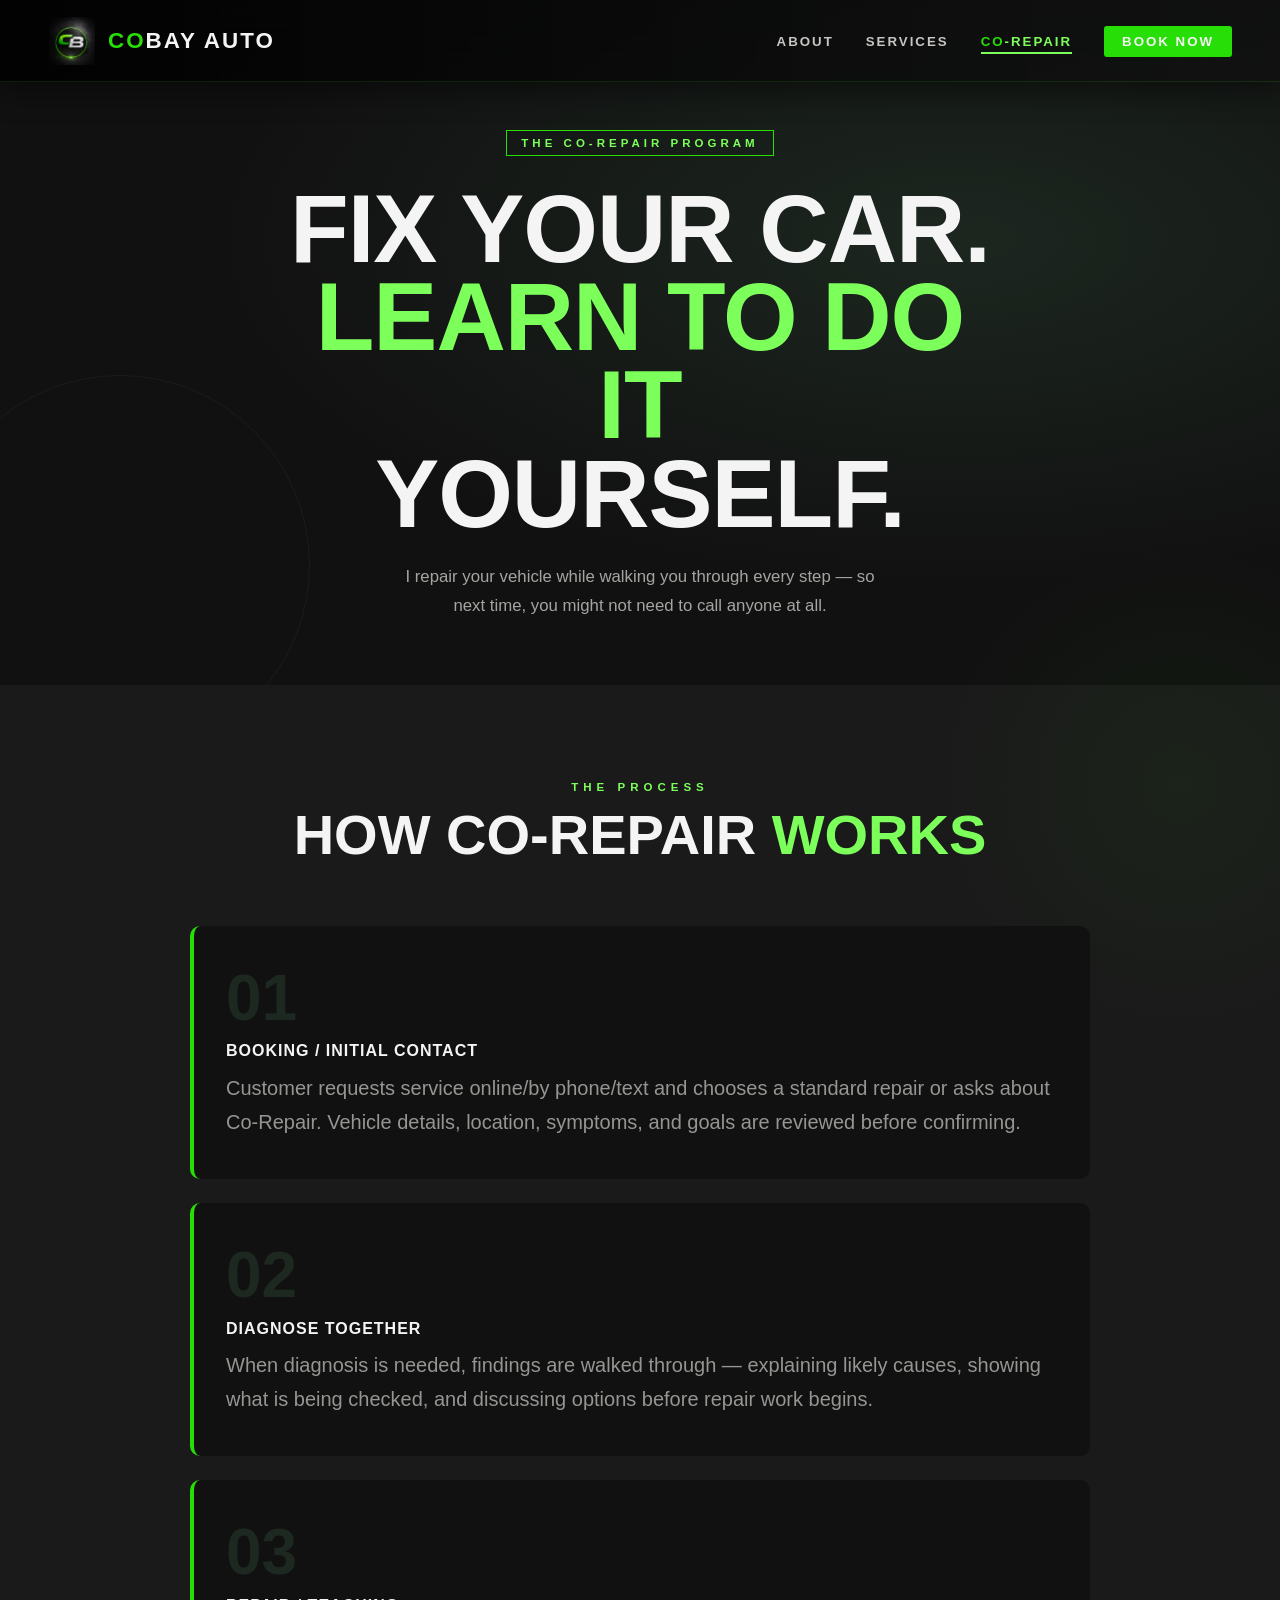
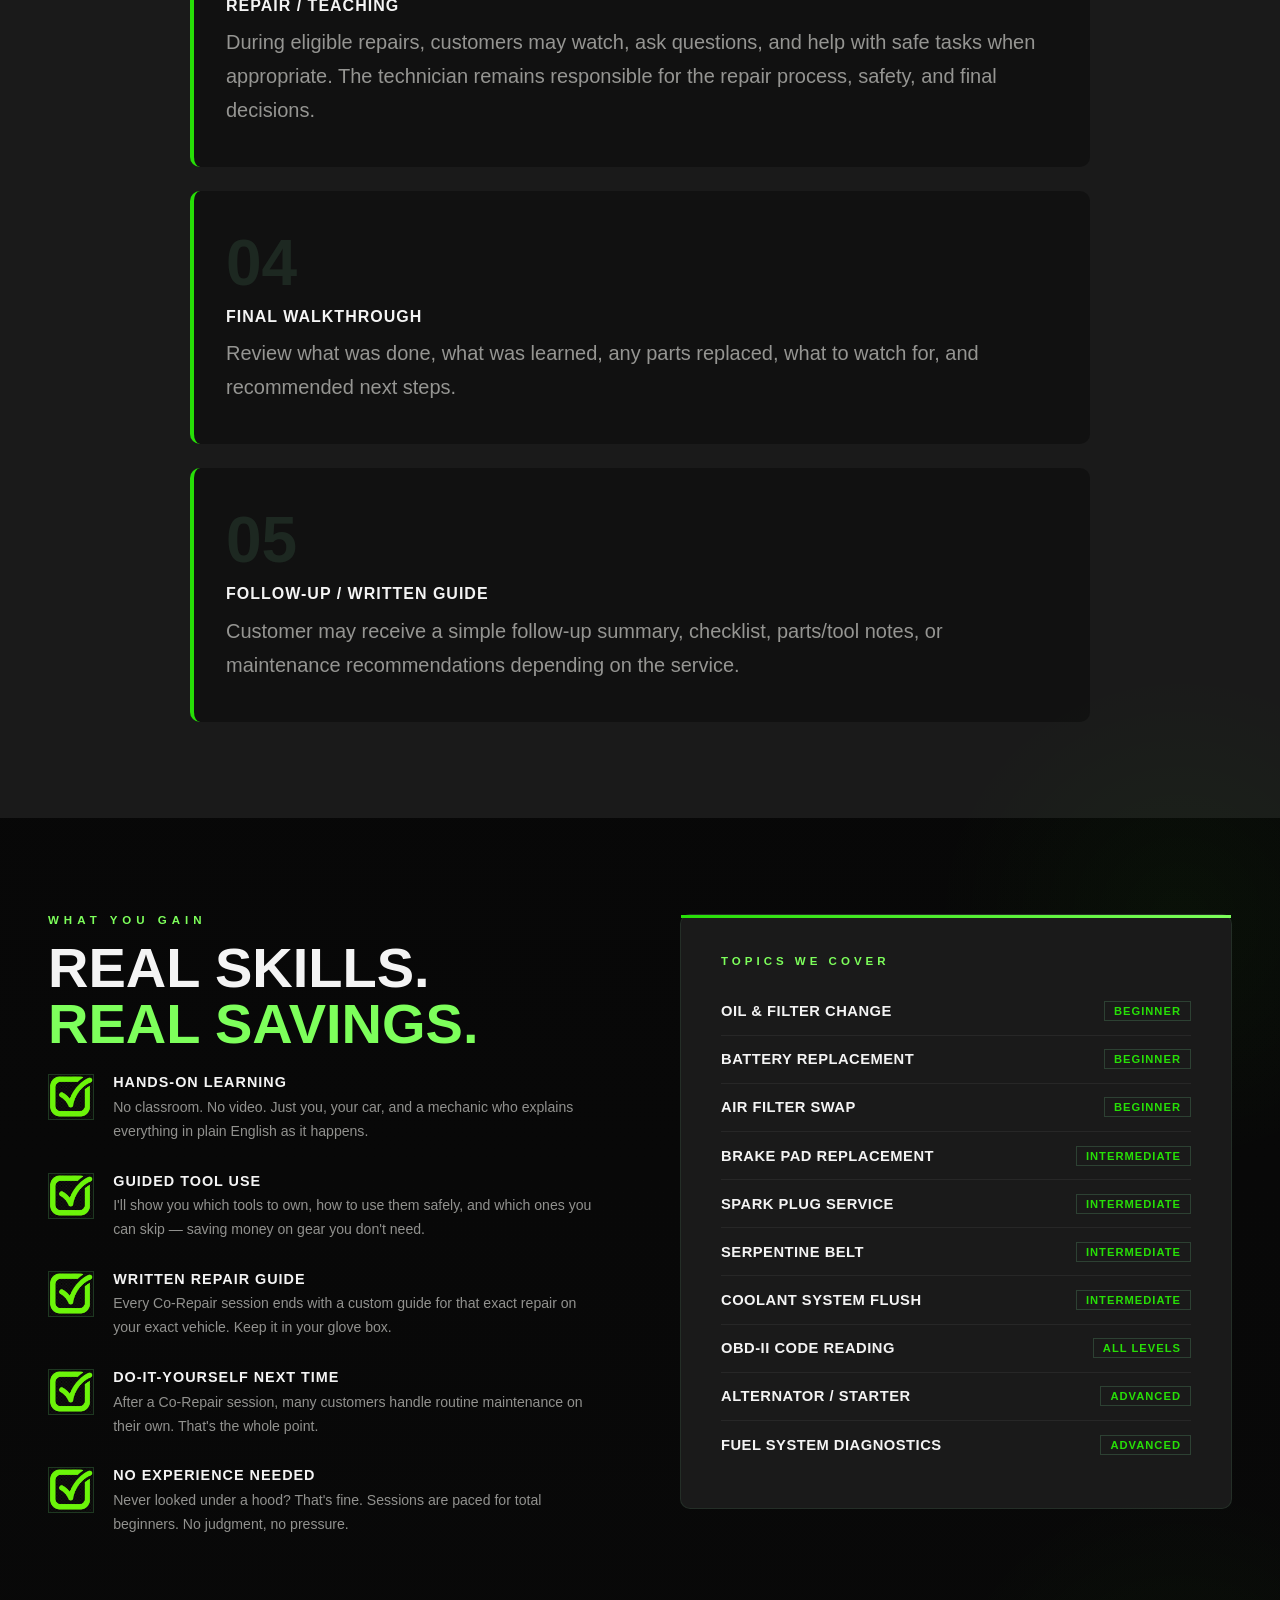
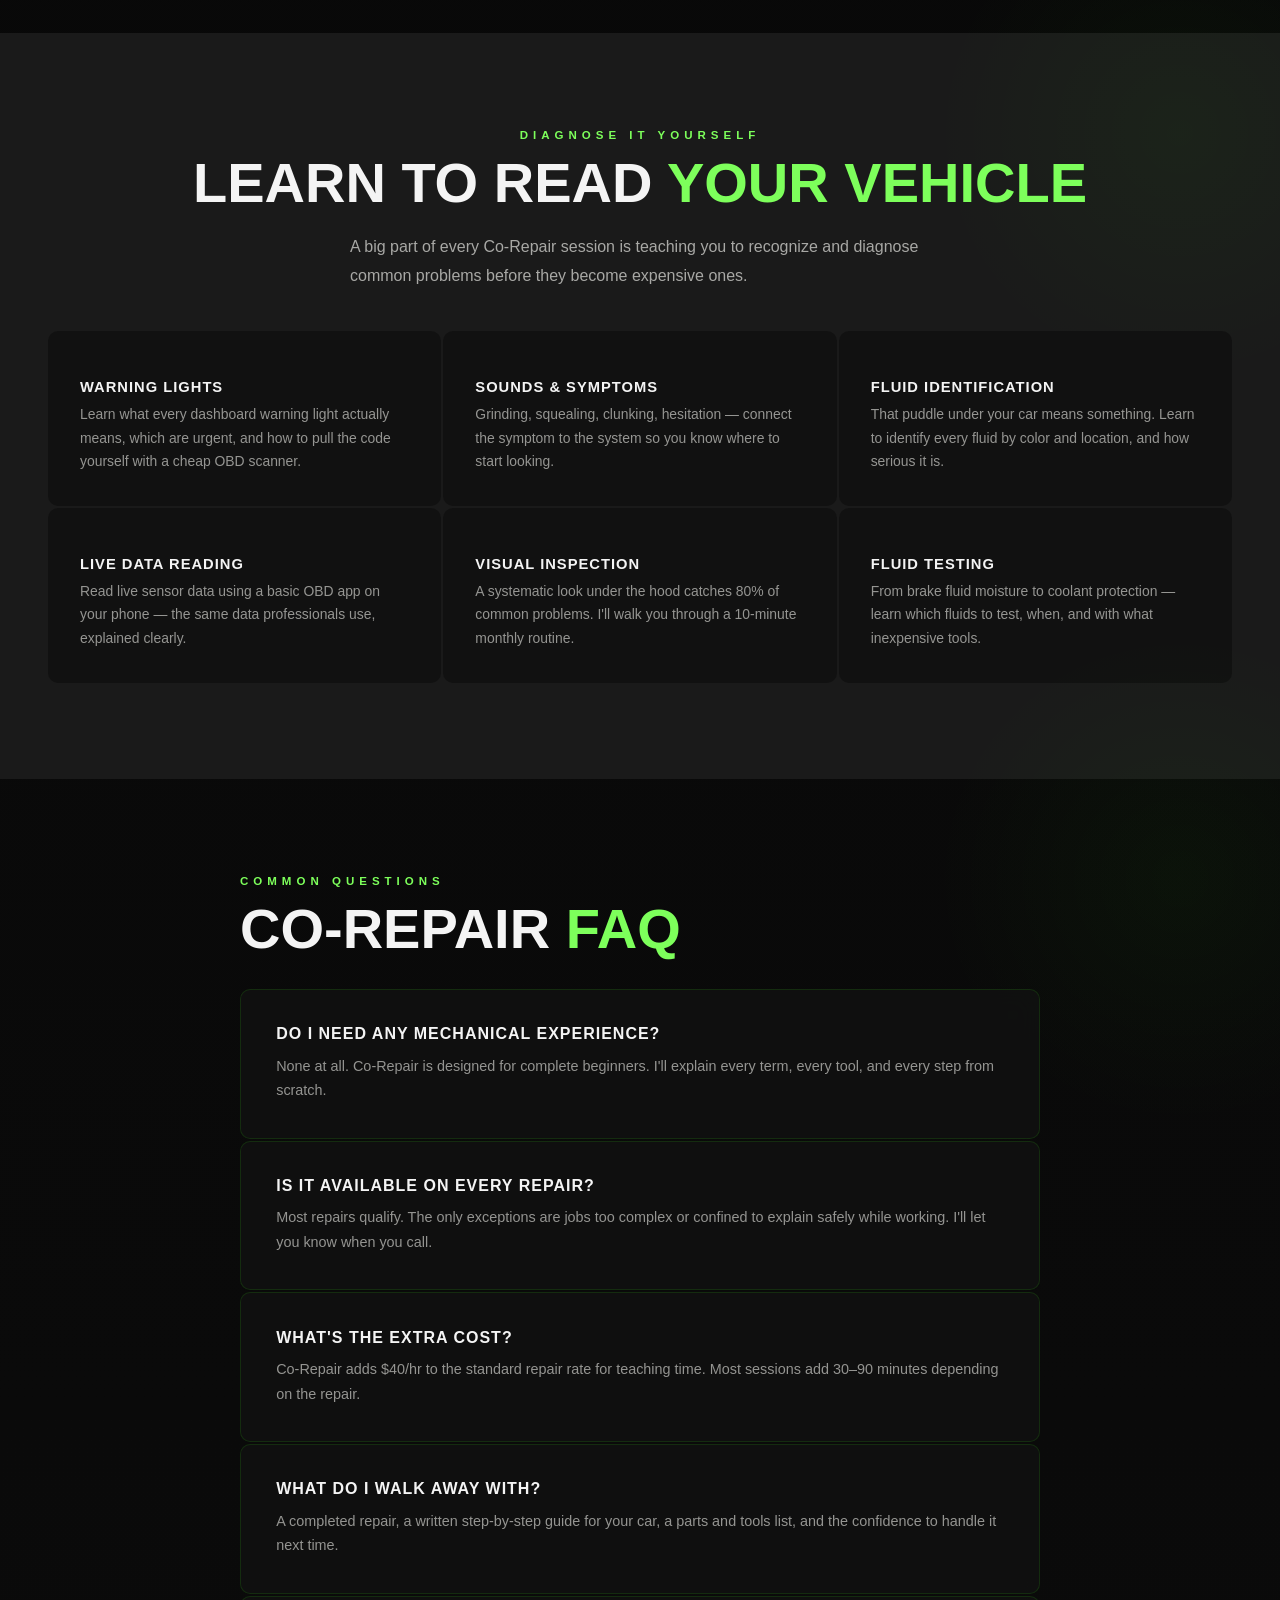
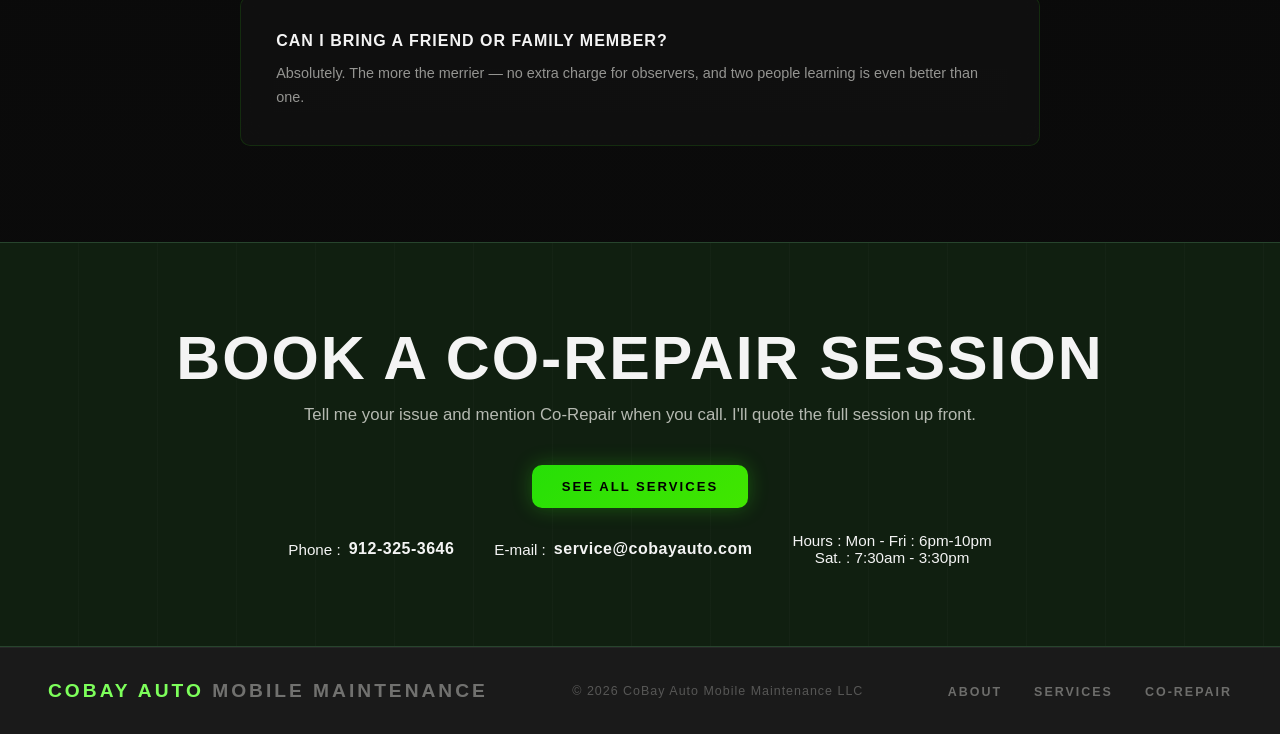
==== commit e943db44: "nightly commit updating information on site as well as some styling changes for text size" ====
--- a/learn.html
+++ b/learn.html
@@ -54,24 +54,32 @@
       <h2 class="title reveal">How Co-Repair <em>Works</em></h2>
       <div class="steps-grid">
         <div class="step reveal"><div class="step-num">01</div>
-          <h3>Book & Describe</h3>
-          <p>Call or text with your issue. I'll confirm if it's a good Co-Repair candidate and quote the combined repair + teaching time up front.</p>
+          <h3>Booking / Initial Contact</h3>
+          <p>Customer requests service online/by phone/text and chooses a standard
+          repair or asks about Co-Repair. Vehicle details, location, symptoms,
+          and goals are reviewed before confirming.</p>
         </div>
         <div class="step reveal"><div class="step-num">02</div>
           <h3>Diagnose Together</h3>
-          <p>When I arrive, we start by diagnosing the issue together — reading codes, doing visual checks, and narrowing down the root cause.</p>
+          <p>When diagnosis is needed, findings are walked through — explaining
+          likely causes, showing what is being checked, and discussing options
+          before repair work begins.</p>
         </div>
         <div class="step reveal"><div class="step-num">03</div>
-          <h3>Repair Side by Side</h3>
-          <p>I perform the repair while narrating every step — what I'm doing, why, and what to watch for. You're right there, tools in hand if you want them.</p>
+          <h3>Repair / Teaching</h3>
+          <p>During eligible repairs, customers may watch, ask questions, and help
+          with safe tasks when appropriate. The technician remains responsible
+          for the repair process, safety, and final decisions.</p>
         </div>
         <div class="step reveal"><div class="step-num">04</div>
-          <h3>Leave with Knowledge</h3>
-          <p>You get a written step-by-step guide for the exact repair on your exact vehicle, a parts list, and tips for catching the issue early next time.</p>
+          <h3>Final Walkthrough</h3>
+          <p>Review what was done, what was learned, any parts replaced, what to
+          watch for, and recommended next steps.</p>
         </div>
         <div class="step reveal"><div class="step-num">05</div>
-          <h3>Leave with Knowledge</h3>
-          <p>You get a written step-by-step guide for the exact repair on your exact vehicle, a parts list, and tips for catching the issue early next time.</p>
+          <h3>Follow-Up / Written Guide</h3>
+          <p>Customer may receive a simple follow-up summary, checklist, parts/tool
+          notes, or maintenance recommendations depending on the service.</p>
         </div>
       </div>
     </div>
--- a/css/style.css
+++ b/css/style.css
@@ -142,6 +142,7 @@
   background: transparent;
   border: 2px solid rgba(245, 245, 240, 0.28);
   color: var(--white);
+  border-radius: 10px;
 }
 
 .btn-ghost:hover {
@@ -160,6 +161,7 @@
   box-shadow:
     0 0 20px rgba(57,255,20,.25);
   transition:all .3s ease;
+  border-radius: 10px;
 }
 
 .btn-primary:hover{
@@ -179,7 +181,7 @@
   backdrop-filter: blur(12px);
   background: rgba(18, 18, 18, .72);
   border: 1px solid rgba(57, 255, 20, .12);
-  border-radius: 20px;
+  border-radius: 10px;
   padding: 2.2rem;
   transition:
     transform .35s ease,
@@ -366,6 +368,7 @@
   border-top: 3px solid transparent;
   padding: 2rem;
   transition: border-color 0.25s, transform 0.25s;
+  border-radius: 10px;
 }
 
 .diag-card:hover {
@@ -508,6 +511,7 @@
   display: flex;
   flex-direction: column;
   gap: 0.45rem;
+  border-radius: 10px;
 }
 
 .form-group input,
@@ -823,7 +827,7 @@
   width:100%;
   aspect-ratio:3/4;
   overflow:hidden;
-  border-radius:18px;
+  border-radius:10px;
   border:
     1px solid rgba(57,255,20,.18);
   background:#111;
@@ -874,6 +878,7 @@
   gap: 1.5rem;
   margin-bottom: 2.5rem;
   padding: 1rem 1.8rem;
+  border-radius: 10px;
 }
 
 .rate-div {
@@ -940,7 +945,7 @@
   padding: 2.5rem 2rem;
   border-left: 
     4px solid var(--green);
-  border-radius: 18px;
+  border-radius: 10px;
   transition:
     transform .25s ease,
     border-color .25s ease,
@@ -957,7 +962,7 @@
 
 .step h3 {
   color: var(--white);
-  font-size: 0.95rem;
+  font-size: 1rem;
   font-weight: 700;
   letter-spacing: 1px;
   margin-bottom: 0.65rem;
@@ -974,7 +979,7 @@
 
 .step p {
   color: rgba(245, 245, 240, 0.58);
-  font-size: 0.88rem;
+  font-size: 1.25rem;
   line-height: 1.7;
 }
 
@@ -997,7 +1002,7 @@
   padding: 0;
   position: relative;
   overflow: hidden;
-  border-radius: 22px;
+  border-radius: 10px;
   transition: background .25s ease;
 }
 
@@ -1148,6 +1153,7 @@
   border: 1px solid rgba(74, 124, 89, 0.2);
   padding: 2.5rem;
   position: relative;
+  border-radius: 10px;
 }
 
 .topic-panel::before {
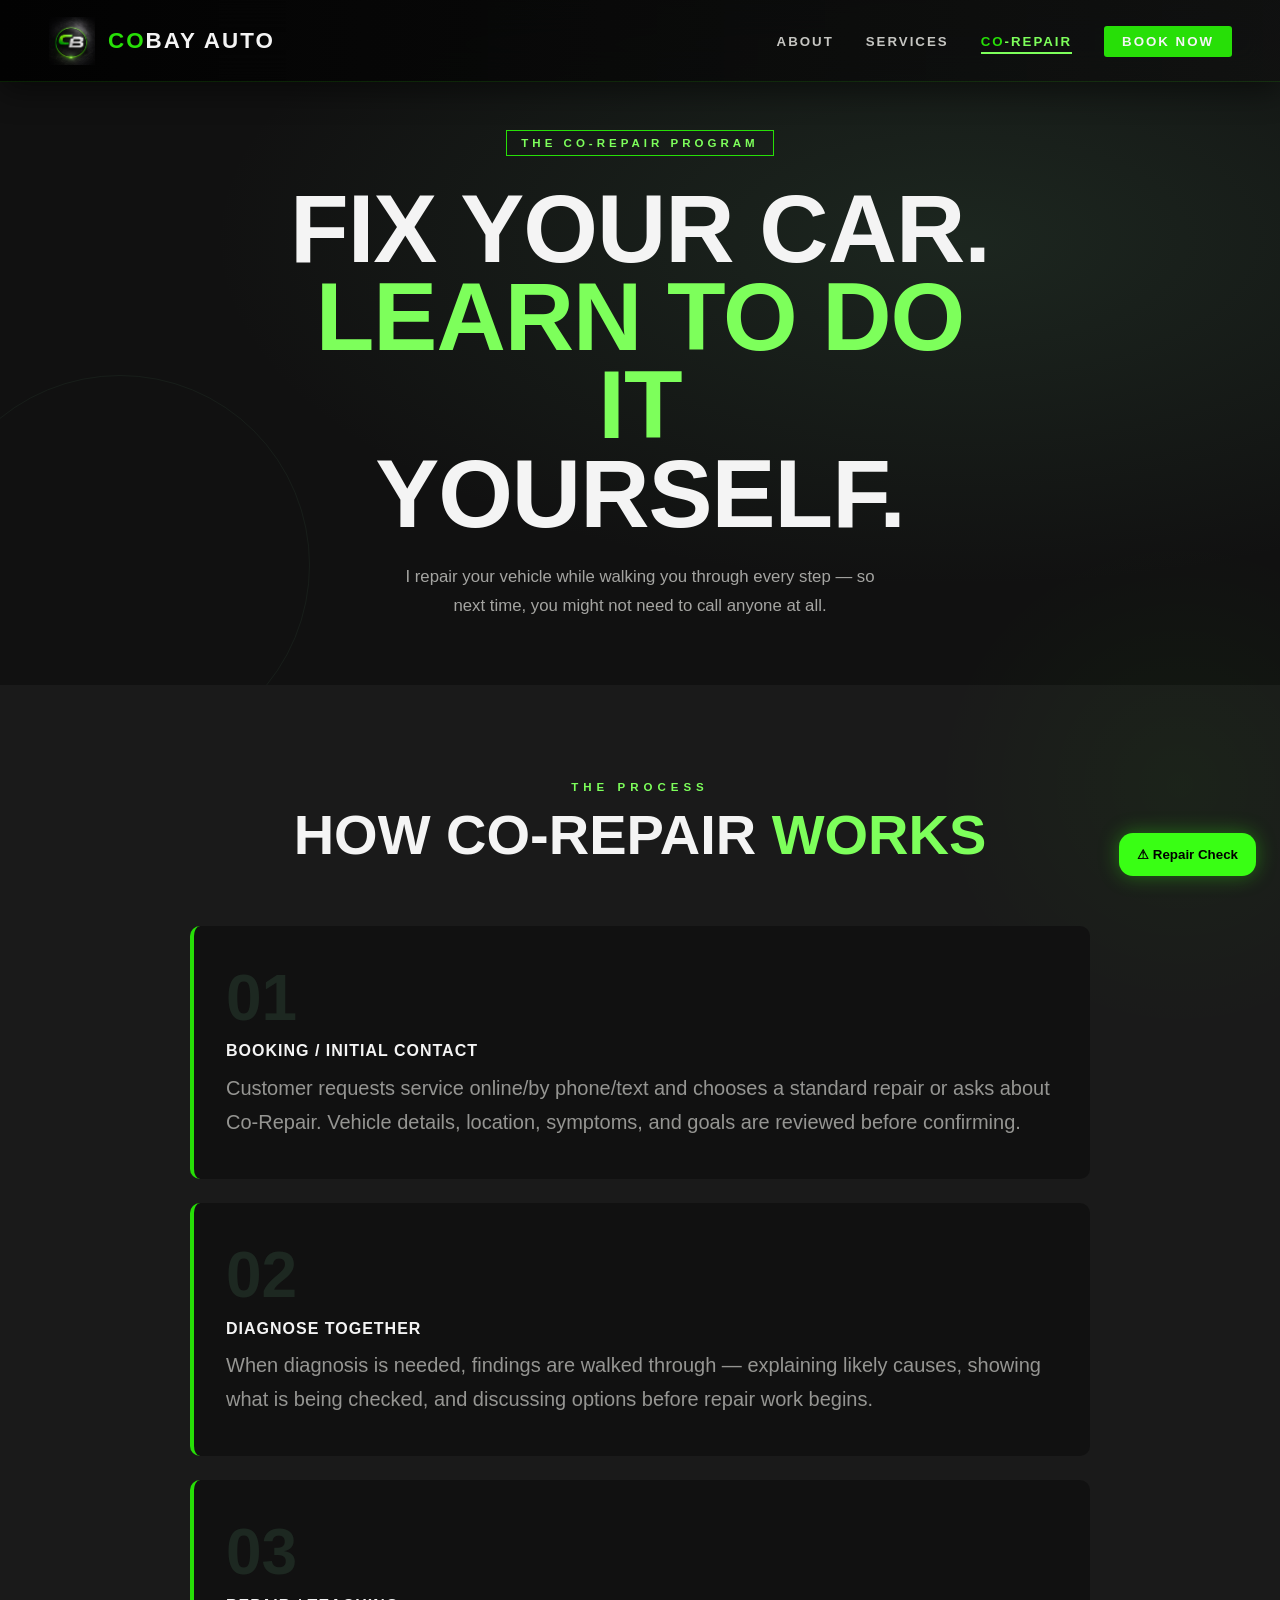
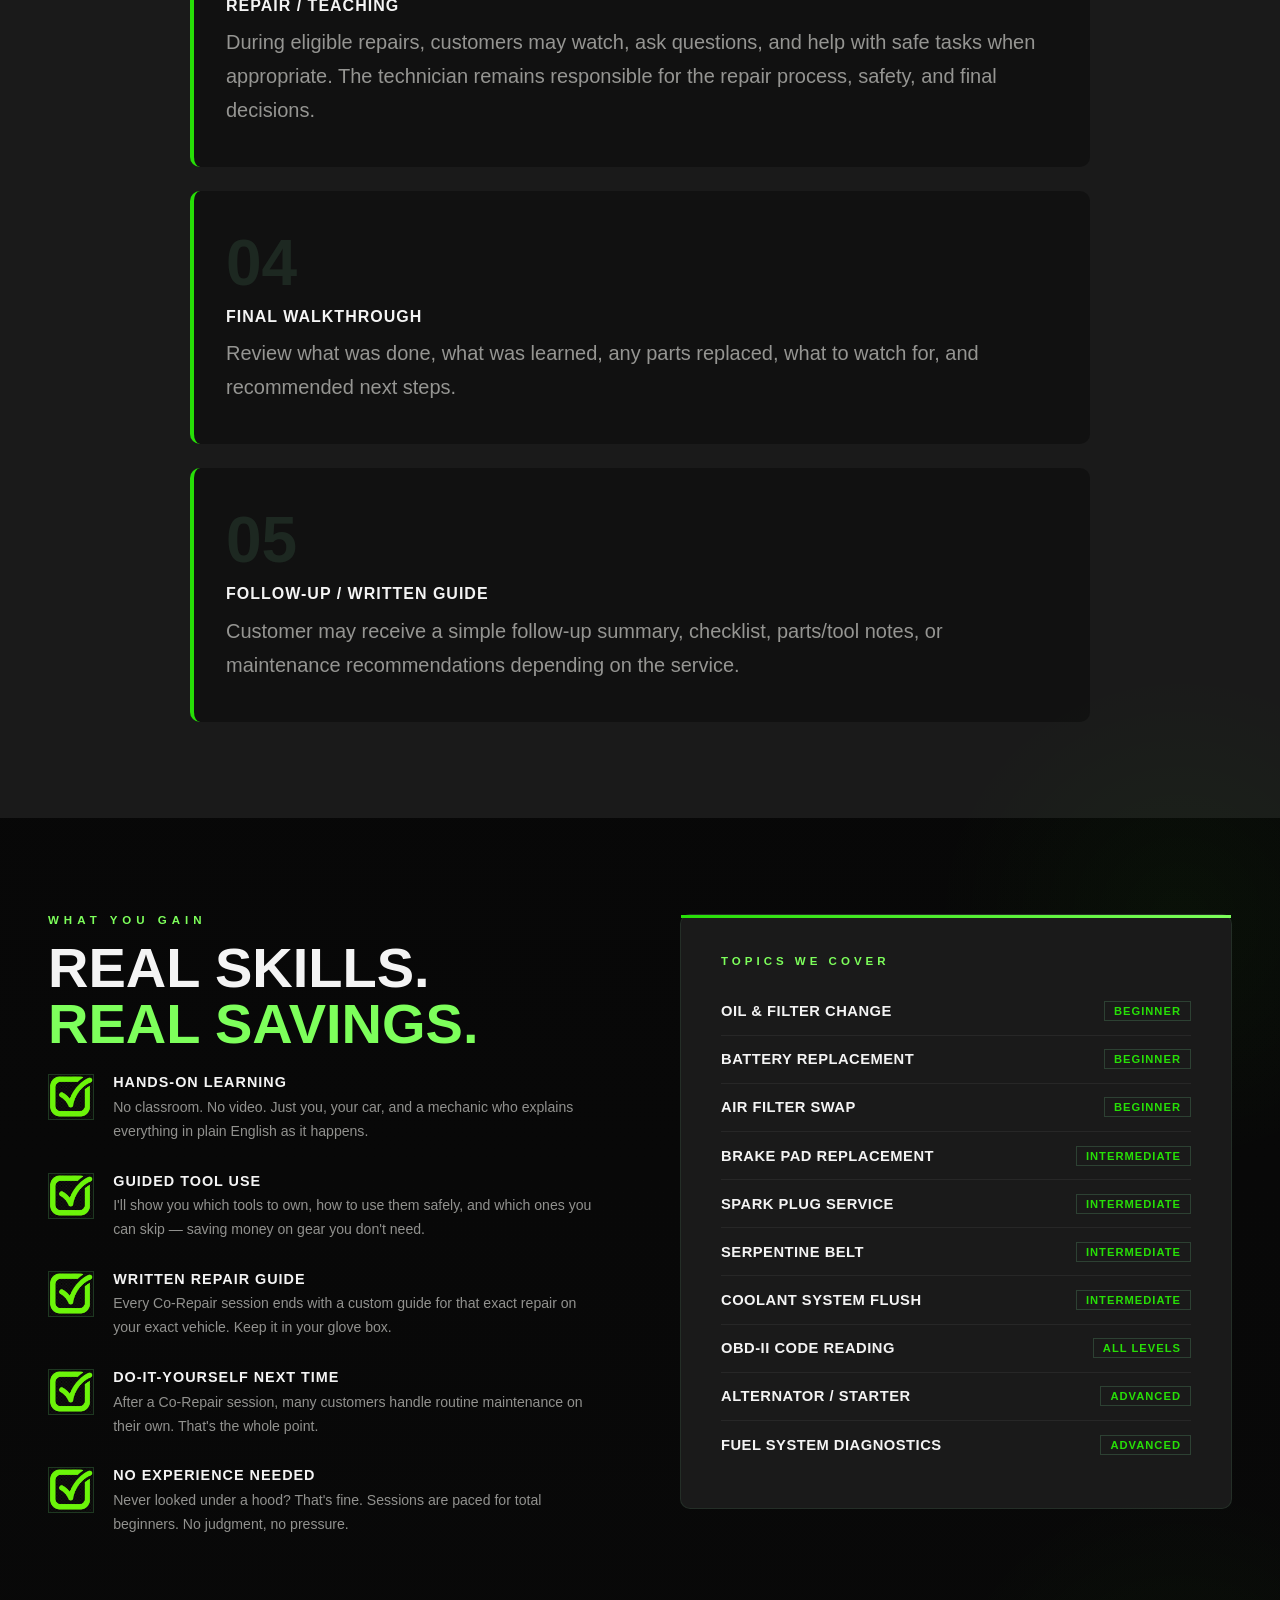
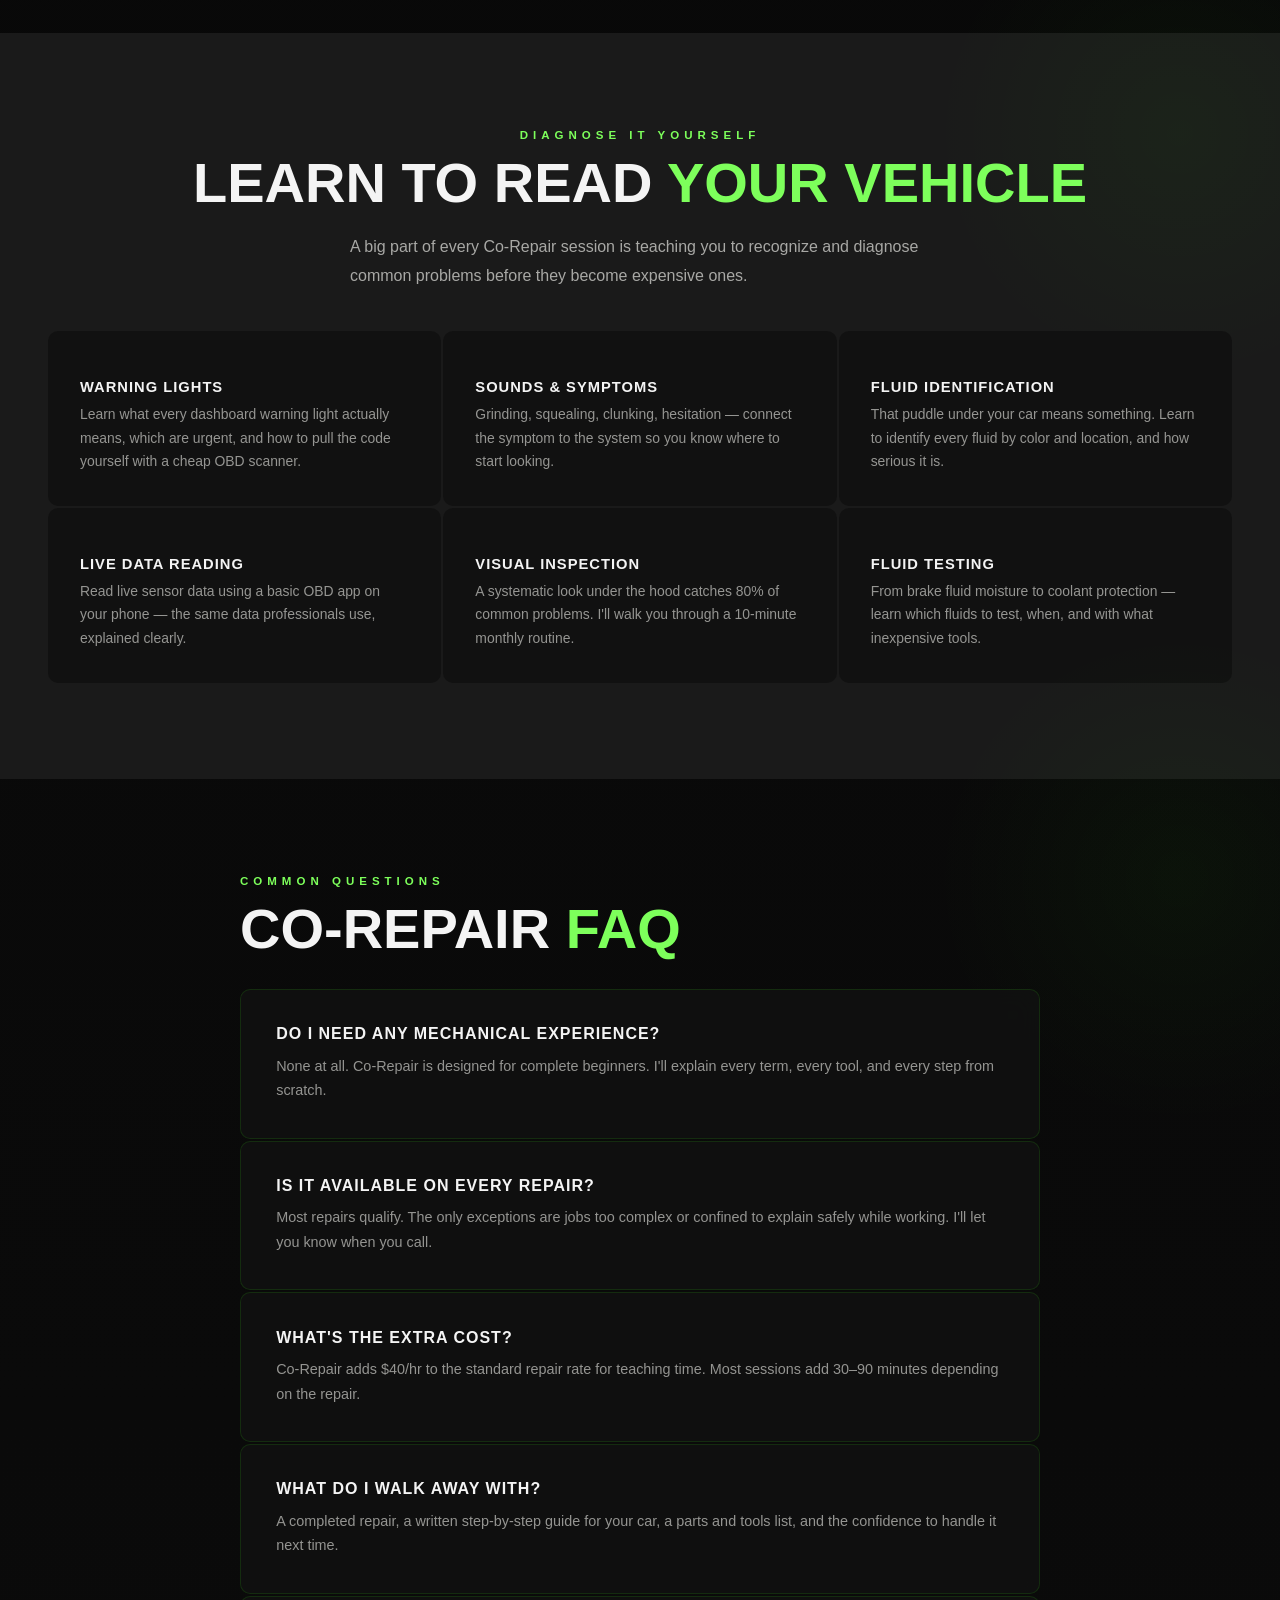
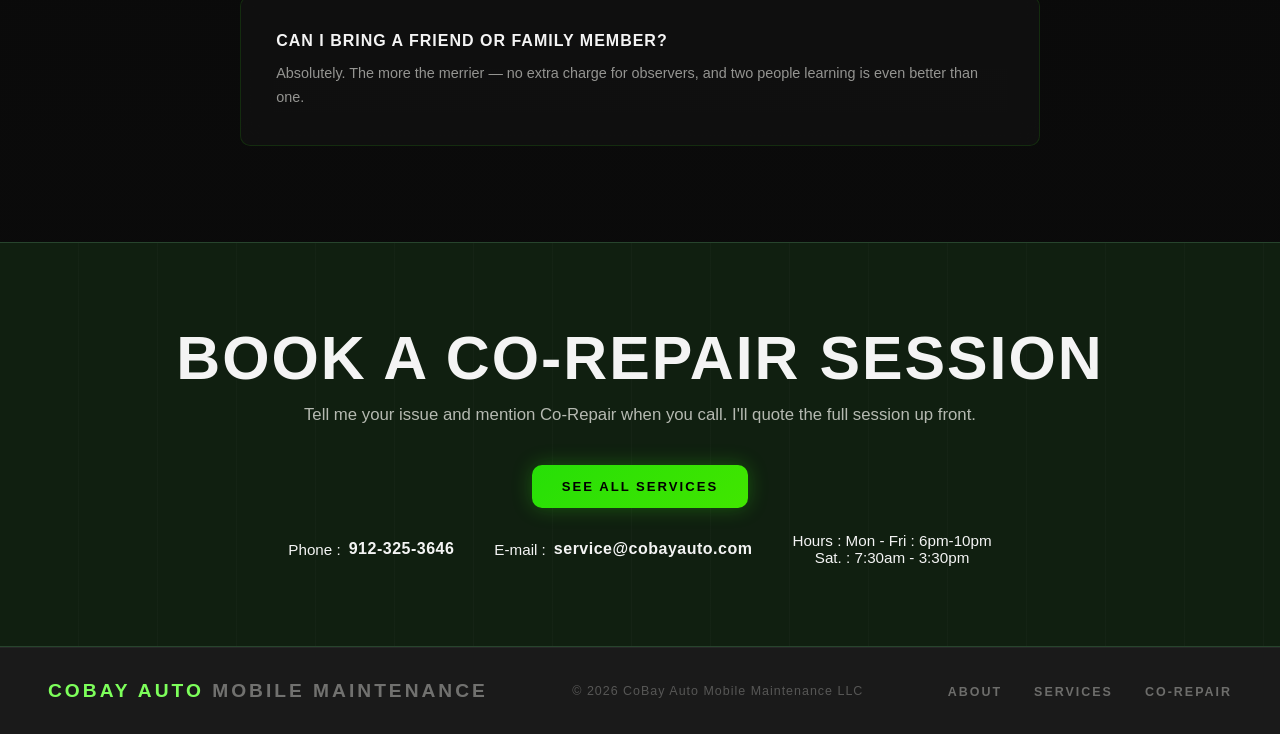
==== commit b90dd335: "Floating Repair assessment Added floating repair assessment form to each page." ====
--- a/learn.html
+++ b/learn.html
@@ -202,5 +202,28 @@
   </footer>
 
   <script src="js/main.js"></script>
+
+  <div class="urgency-widget" id="urgencyWidget">
+    <button class="urgency-toggle" id="urgencyToggle">
+      ⚠ Repair Check
+    </button>
+    <div class="urgency-panel">
+      <h3>Repair Urgency Meter</h3>
+      <p>Select any symptoms your vehicle has:</p>
+      <label><input type="checkbox" value="1"> Check engine light</label>
+      <label><input type="checkbox" value="3"> Overheating</label>
+      <label><input type="checkbox" value="3"> Grinding brakes</label>
+      <label><input type="checkbox" value="2"> Hard starting</label>
+      <label><input type="checkbox" value="3"> Fluid leak</label>
+      <label><input type="checkbox" value="2"> Battery dying</label>
+      <button id="calculateUrgency">
+        Check Vehicle Status
+      </button>
+      <div class="urgency-result" id="urgencyResult">
+        Select symptoms above
+      </div>
+    </div>
+  </div>
+
 </body>
 </html>
--- a/css/style.css
+++ b/css/style.css
@@ -1844,4 +1844,132 @@
     backdrop-filter:blur(12px);
   }
 
+}
+
+/* ===== Repair Urgency Meter ===== */
+
+.urgency-widget {
+  position: fixed;
+  bottom: 24px;
+  right: 24px;
+  z-index: 9999;
+  font-family: inherit;
+}
+
+.urgency-toggle {
+  background: #39ff14;
+  color: #000;
+  border: none;
+  padding: 14px 18px;
+  border-radius: 14px;
+  font-weight: 700;
+  cursor: pointer;
+  box-shadow: 0 0 20px rgba(57,255,20,.35);
+  transition: .3s ease;
+}
+
+.urgency-toggle:hover {
+  transform: translateY(-2px);
+}
+
+.urgency-panel {
+  width: 320px;
+  background: rgba(12,12,12,.96);
+  border: 1px solid rgba(57,255,20,.25);
+  border-radius: 22px;
+  padding: 22px;
+  margin-top: 12px;
+  display: none;
+  backdrop-filter: blur(16px);
+  box-shadow: 0 0 40px rgba(0,0,0,.45);
+}
+
+.urgency-panel.active {
+  display: block;
+  animation: slideUp .25s ease;
+}
+
+@keyframes slideUp {
+  from {
+    opacity: 0;
+    transform: translateY(20px);
+  }
+
+  to {
+    opacity: 1;
+    transform: translateY(0);
+  }
+}
+
+.urgency-panel h3 {
+  color: #39ff14;
+  margin-bottom: 10px;
+}
+
+.urgency-panel p {
+  color: #ccc;
+  font-size: .95rem;
+  margin-bottom: 18px;
+}
+
+.urgency-panel label {
+  display: block;
+  color: #fff;
+  margin-bottom: 12px;
+  cursor: pointer;
+  font-size: .95rem;
+}
+
+.urgency-panel input {
+  margin-right: 8px;
+}
+
+#calculateUrgency {
+  width: 100%;
+  margin-top: 16px;
+  border: none;
+  background: #39ff14;
+  color: #000;
+  padding: 14px;
+  border-radius: 12px;
+  font-weight: 700;
+  cursor: pointer;
+}
+
+.urgency-result {
+  margin-top: 18px;
+  padding: 16px;
+  border-radius: 14px;
+  font-weight: 600;
+  text-align: center;
+  background: #111;
+  color: white;
+}
+
+.urgency-result.green {
+  background: rgba(0,255,120,.15);
+  color: #6dff9c;
+}
+
+.urgency-result.yellow {
+  background: rgba(255,200,0,.15);
+  color: #ffd54d;
+}
+
+.urgency-result.red {
+  background: rgba(255,60,60,.15);
+  color: #ff7b7b;
+}
+
+@media (max-width: 600px) {
+
+  .urgency-widget {
+    right: 14px;
+    bottom: 14px;
+  }
+
+  .urgency-panel {
+    width: 90vw;
+  }
+
 }
